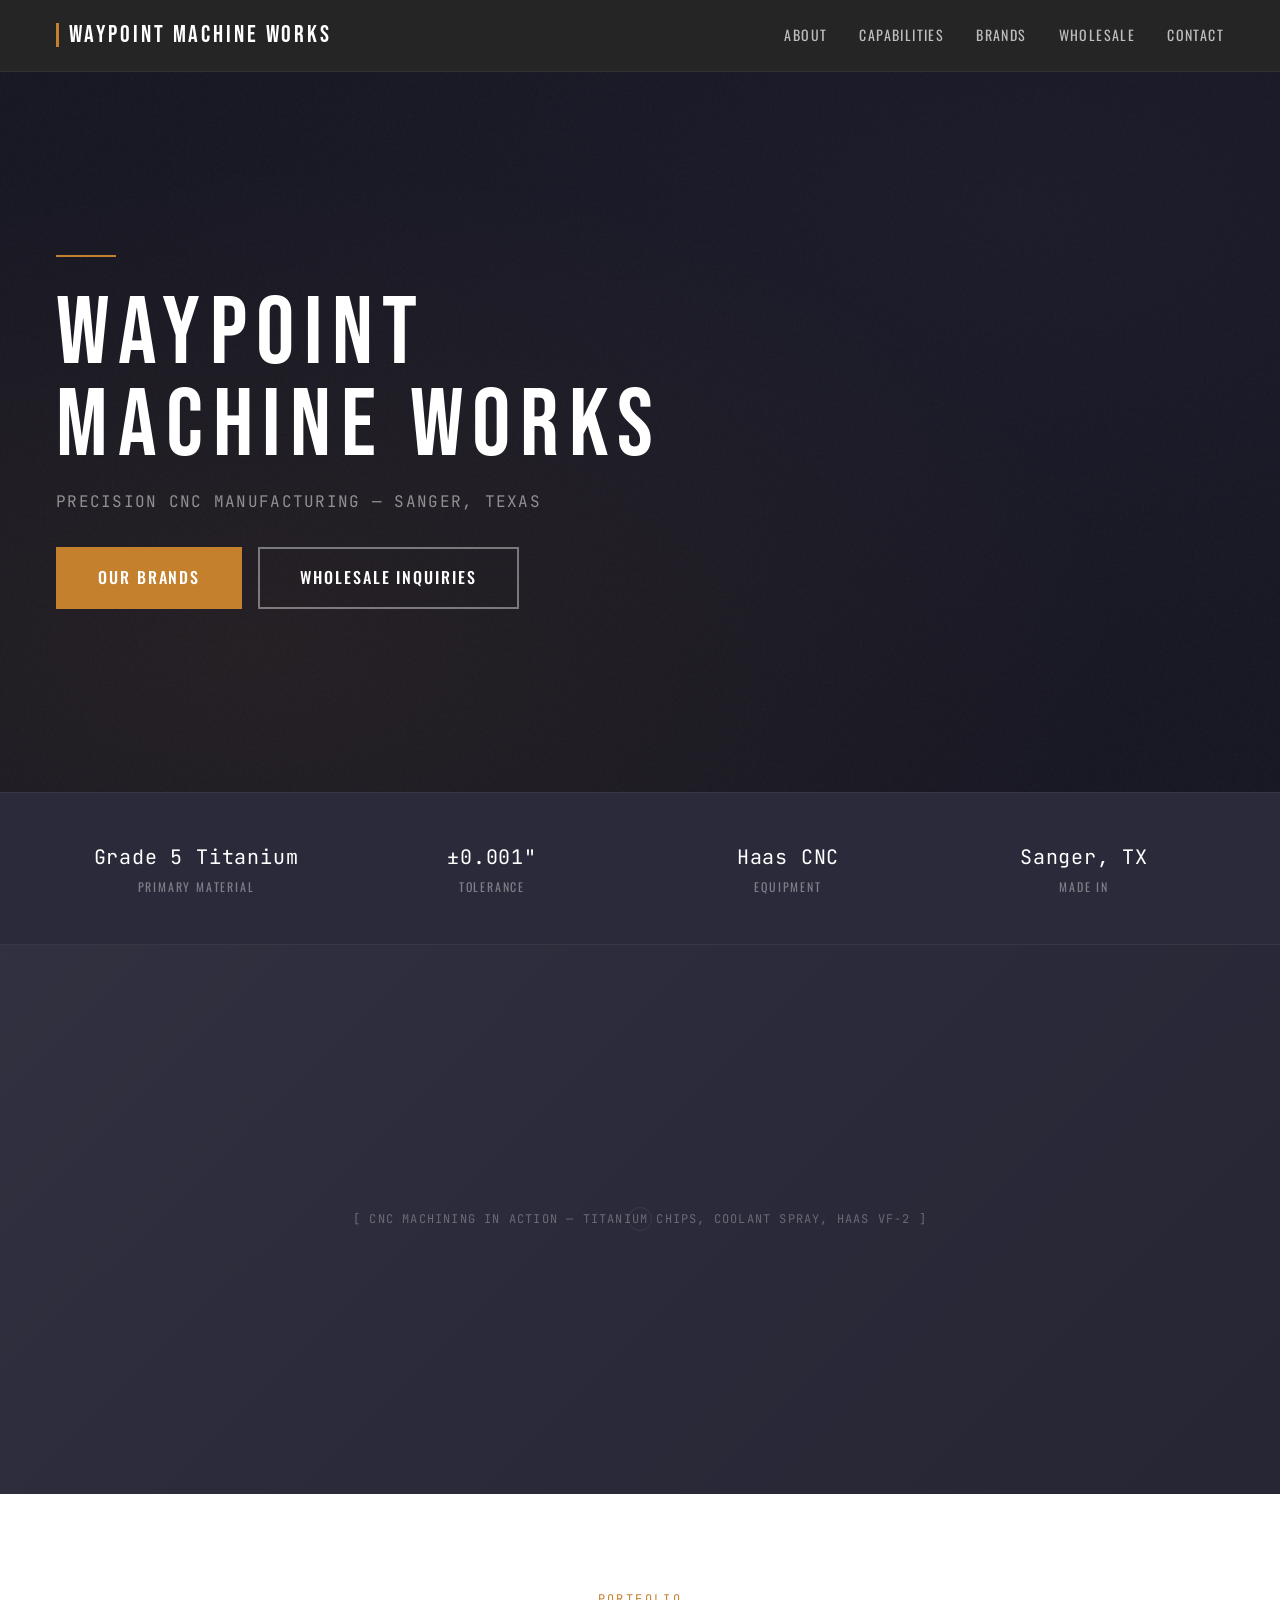
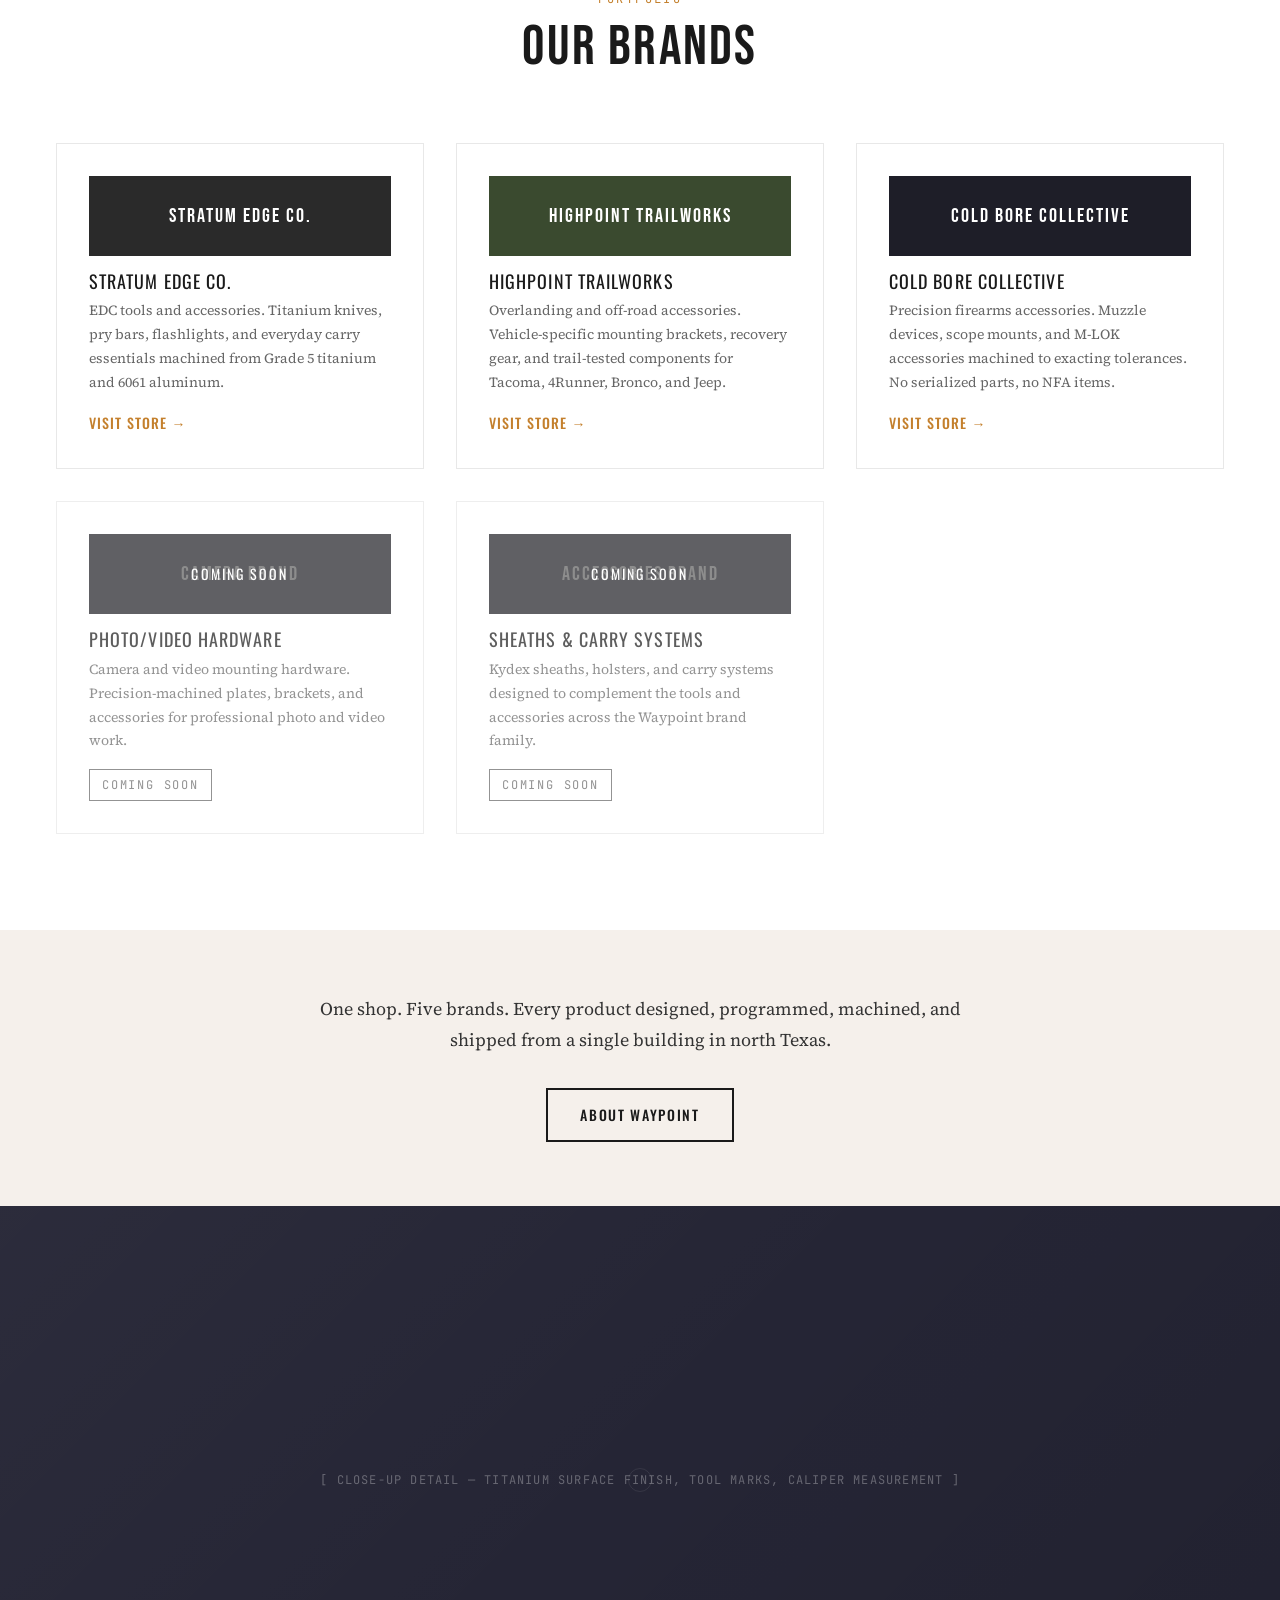
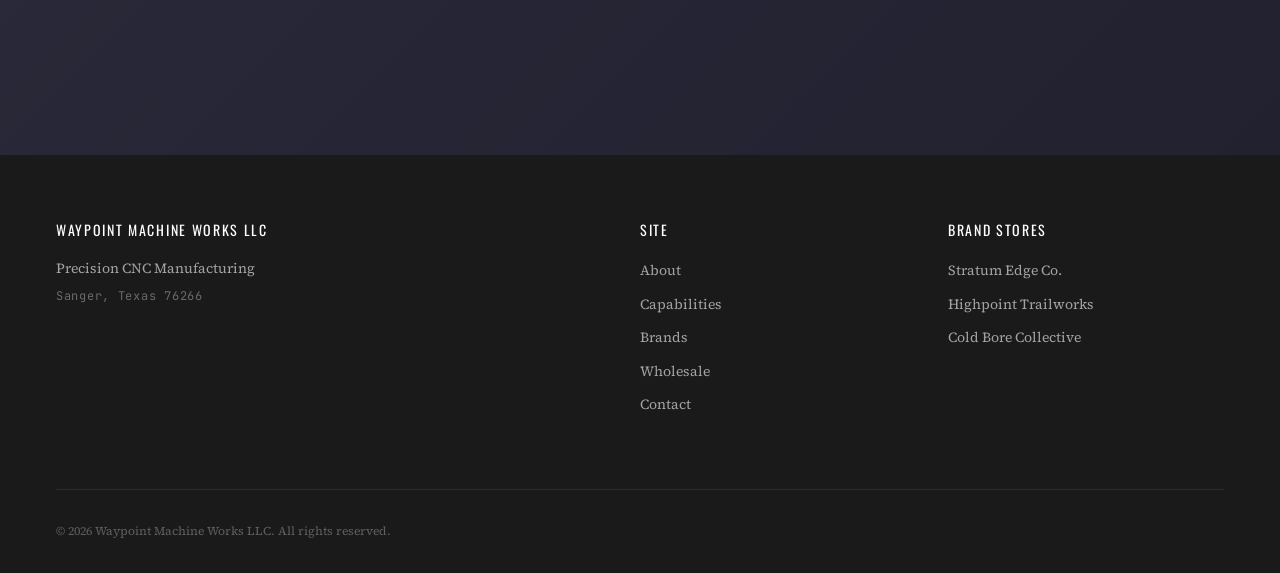
==== index.html @ f84cb09f "Build complete Waypoint Machine Works corporate site Static HTML/CSS/JS site with 6 pages (Home, Abo" ====
<!DOCTYPE html>
<html lang="en">
<head>
  <meta charset="UTF-8">
  <meta name="viewport" content="width=device-width, initial-scale=1.0">
  <title>Waypoint Machine Works | Precision CNC Manufacturing — Sanger, Texas</title>
  <meta name="description" content="Waypoint Machine Works is a precision CNC manufacturing company in Sanger, Texas. Grade 5 titanium, aluminum, and stainless steel machining for five consumer brands.">
  <link rel="canonical" href="https://waypointmachineworks.com/">

  <!-- Open Graph -->
  <meta property="og:title" content="Waypoint Machine Works | Precision CNC Manufacturing">
  <meta property="og:description" content="Precision CNC manufacturing in Sanger, Texas. Grade 5 titanium, aluminum, and stainless steel machining for five consumer brands.">
  <meta property="og:url" content="https://waypointmachineworks.com/">
  <meta property="og:type" content="website">
  <meta property="og:image" content="https://waypointmachineworks.com/img/og-image.jpg">

  <!-- Fonts -->
  <link rel="preconnect" href="https://fonts.googleapis.com">
  <link rel="preconnect" href="https://fonts.gstatic.com" crossorigin>
  <link href="https://fonts.googleapis.com/css2?family=Bebas+Neue&family=JetBrains+Mono:wght@400;500&family=Oswald:wght@400;500;600&family=Source+Serif+4:ital,wght@0,400;0,600;0,700;1,400&display=swap" rel="stylesheet">

  <!-- Styles -->
  <link rel="stylesheet" href="css/reset.css">
  <link rel="stylesheet" href="css/variables.css">
  <link rel="stylesheet" href="css/base.css">
  <link rel="stylesheet" href="css/layout.css">
  <link rel="stylesheet" href="css/components.css">
  <link rel="stylesheet" href="css/pages.css">

  <!-- Structured Data -->
  <script type="application/ld+json">
  {
    "@context": "https://schema.org",
    "@type": "LocalBusiness",
    "name": "Waypoint Machine Works LLC",
    "description": "Precision CNC manufacturing company specializing in Grade 5 titanium, aluminum, and stainless steel machining.",
    "url": "https://waypointmachineworks.com",
    "email": "info@waypointmachineworks.com",
    "address": {
      "@type": "PostalAddress",
      "addressLocality": "Sanger",
      "addressRegion": "TX",
      "postalCode": "76266",
      "addressCountry": "US"
    },
    "areaServed": "US",
    "priceRange": "$$"
  }
  </script>
  <link rel="icon" type="image/svg+xml" href="img/favicon.svg">
</head>
<body>
  <div class="page-wrapper">

    <!-- Header -->
    <header class="site-header">
      <div class="container">
        <a href="/" class="site-logo">
          <span class="logo-mark"></span>
          WAYPOINT MACHINE WORKS
        </a>
        <nav class="main-nav" aria-label="Primary navigation">
          <ul>
            <li><a href="about.html">About</a></li>
            <li><a href="capabilities.html">Capabilities</a></li>
            <li><a href="brands.html">Brands</a></li>
            <li><a href="wholesale.html">Wholesale</a></li>
            <li><a href="contact.html">Contact</a></li>
          </ul>
        </nav>
        <button class="menu-toggle" aria-label="Toggle menu" aria-expanded="false">
          <span></span>
          <span></span>
          <span></span>
        </button>
      </div>
    </header>

    <!-- Mobile Nav -->
    <nav class="mobile-nav" aria-label="Mobile navigation">
      <a href="about.html">About</a>
      <a href="capabilities.html">Capabilities</a>
      <a href="brands.html">Brands</a>
      <a href="wholesale.html">Wholesale</a>
      <a href="contact.html">Contact</a>
    </nav>

    <main>
      <!-- Hero -->
      <section class="hero home-hero">
        <div class="container">
          <div class="hero__accent-line"></div>
          <h1 class="hero__title">Waypoint<br>Machine Works</h1>
          <p class="hero__subtitle">Precision CNC Manufacturing &mdash; Sanger, Texas</p>
          <div class="hero__actions">
            <a href="brands.html" class="btn btn--primary btn--lg">Our Brands</a>
            <a href="wholesale.html" class="btn btn--outline btn--lg">Wholesale Inquiries</a>
          </div>
        </div>
      </section>

      <!-- Stat Bar -->
      <section class="stat-bar">
        <div class="container">
          <div class="stat-bar__grid">
            <div class="stat-bar__item">
              <div class="stat-bar__value">Grade 5 Titanium</div>
              <div class="stat-bar__label">Primary Material</div>
            </div>
            <div class="stat-bar__item">
              <div class="stat-bar__value">&plusmn;0.001"</div>
              <div class="stat-bar__label">Tolerance</div>
            </div>
            <div class="stat-bar__item">
              <div class="stat-bar__value">Haas CNC</div>
              <div class="stat-bar__label">Equipment</div>
            </div>
            <div class="stat-bar__item">
              <div class="stat-bar__value">Sanger, TX</div>
              <div class="stat-bar__label">Made In</div>
            </div>
          </div>
        </div>
      </section>

      <!-- Image Banner — CNC shop atmosphere -->
      <section class="section--dark" style="padding: 0;">
        <div class="img-placeholder img-placeholder--hero">
          <span class="img-placeholder__label">[ CNC machining in action — titanium chips, coolant spray, Haas VF-2 ]</span>
        </div>
      </section>

      <!-- Brand Portfolio -->
      <section class="brands-preview section">
        <div class="container">
          <div class="section-header text-center">
            <span class="section-header__label">Portfolio</span>
            <h2 class="section-header__title">Our Brands</h2>
          </div>

          <div class="grid grid--3">
            <!-- Stratum Edge Co. -->
            <div class="card">
              <div class="card__logo-area" style="background-color: #2A2A2A;">
                <span class="brand-name-placeholder">Stratum Edge Co.</span>
              </div>
              <h3 class="card__title">Stratum Edge Co.</h3>
              <p class="card__desc">EDC tools and accessories. Titanium knives, pry bars, flashlights, and everyday carry essentials machined from Grade 5 titanium and 6061 aluminum.</p>
              <a href="https://stratumedgeco.com" target="_blank" rel="noopener noreferrer" class="card__link">Visit Store &rarr;</a>
            </div>

            <!-- Highpoint Trailworks -->
            <div class="card">
              <div class="card__logo-area" style="background-color: #3A4A2F;">
                <span class="brand-name-placeholder">Highpoint Trailworks</span>
              </div>
              <h3 class="card__title">Highpoint Trailworks</h3>
              <p class="card__desc">Overlanding and off-road accessories. Vehicle-specific mounting brackets, recovery gear, and trail-tested components for Tacoma, 4Runner, Bronco, and Jeep.</p>
              <a href="https://highpointtrailworks.com" target="_blank" rel="noopener noreferrer" class="card__link">Visit Store &rarr;</a>
            </div>

            <!-- Cold Bore Collective -->
            <div class="card">
              <div class="card__logo-area" style="background-color: #1E1E28;">
                <span class="brand-name-placeholder">Cold Bore Collective</span>
              </div>
              <h3 class="card__title">Cold Bore Collective</h3>
              <p class="card__desc">Precision firearms accessories. Muzzle devices, scope mounts, and M-LOK accessories machined to exacting tolerances. No serialized parts, no NFA items.</p>
              <a href="https://coldborecollective.com" target="_blank" rel="noopener noreferrer" class="card__link">Visit Store &rarr;</a>
            </div>

            <!-- Camera Brand -->
            <div class="card card--coming-soon">
              <div class="card__logo-area">
                <span class="brand-name-placeholder">Camera Brand</span>
              </div>
              <h3 class="card__title">Photo/Video Hardware</h3>
              <p class="card__desc">Camera and video mounting hardware. Precision-machined plates, brackets, and accessories for professional photo and video work.</p>
              <span class="coming-soon-badge">Coming Soon</span>
            </div>

            <!-- Accessories Brand -->
            <div class="card card--coming-soon">
              <div class="card__logo-area">
                <span class="brand-name-placeholder">Accessories Brand</span>
              </div>
              <h3 class="card__title">Sheaths &amp; Carry Systems</h3>
              <p class="card__desc">Kydex sheaths, holsters, and carry systems designed to complement the tools and accessories across the Waypoint brand family.</p>
              <span class="coming-soon-badge">Coming Soon</span>
            </div>
          </div>
        </div>
      </section>

      <!-- Manufacturing Callout -->
      <section class="callout">
        <div class="container">
          <p class="callout__text">One shop. Five brands. Every product designed, programmed, machined, and shipped from a single building in north Texas.</p>
          <a href="about.html" class="btn btn--outline-dark">About Waypoint</a>
        </div>
      </section>

      <!-- Image strip — workshop detail -->
      <section style="padding: 0;">
        <div class="img-placeholder img-placeholder--hero" style="background-color: #252535;">
          <span class="img-placeholder__label">[ Close-up detail — titanium surface finish, tool marks, caliper measurement ]</span>
        </div>
      </section>

    </main>

    <!-- Footer -->
    <footer class="site-footer">
      <div class="container">
        <div class="footer-grid">
          <div class="footer-col">
            <div class="footer-col__title">Waypoint Machine Works LLC</div>
            <p>Precision CNC Manufacturing</p>
            <p class="mono">Sanger, Texas 76266</p>
          </div>
          <div class="footer-col">
            <div class="footer-col__title">Site</div>
            <ul>
              <li><a href="about.html">About</a></li>
              <li><a href="capabilities.html">Capabilities</a></li>
              <li><a href="brands.html">Brands</a></li>
              <li><a href="wholesale.html">Wholesale</a></li>
              <li><a href="contact.html">Contact</a></li>
            </ul>
          </div>
          <div class="footer-col">
            <div class="footer-col__title">Brand Stores</div>
            <ul>
              <li><a href="https://stratumedgeco.com" target="_blank" rel="noopener noreferrer">Stratum Edge Co.</a></li>
              <li><a href="https://highpointtrailworks.com" target="_blank" rel="noopener noreferrer">Highpoint Trailworks</a></li>
              <li><a href="https://coldborecollective.com" target="_blank" rel="noopener noreferrer">Cold Bore Collective</a></li>
            </ul>
          </div>
        </div>
        <div class="footer-bottom">
          &copy; 2026 Waypoint Machine Works LLC. All rights reserved.
        </div>
      </div>
    </footer>

  </div>

  <script src="js/nav.js"></script>
</body>
</html>
---- css/variables.css ----
:root {
  /* Colors */
  --color-black: #1A1A1A;
  --color-dark: #3D3D5C;
  --color-accent: #C4802D;
  --color-accent-hover: #D4912E;
  --color-warm-bg: #F5F0EB;
  --color-text: #333333;
  --color-white: #FFFFFF;
  --color-gray: #666666;
  --color-light-gray: #E8E8E8;
  --color-steel: #2A2A3A;
  --color-dark-bg: #1E1E2A;
  --color-hero-bg: #161622;

  /* Brand accent colors */
  --stratum-accent: #C4802D;
  --highpoint-accent: #5A7247;
  --coldbore-accent: #8B8B8B;

  /* Spacing scale */
  --space-xs: 0.5rem;
  --space-sm: 1rem;
  --space-md: 2rem;
  --space-lg: 4rem;
  --space-xl: 6rem;
  --space-2xl: 8rem;

  /* Type scale */
  --text-xs: 0.75rem;
  --text-sm: 0.875rem;
  --text-base: 1rem;
  --text-lg: 1.125rem;
  --text-xl: 1.25rem;
  --text-2xl: 1.5rem;
  --text-3xl: 2rem;
  --text-4xl: 2.5rem;
  --text-5xl: 3.5rem;
  --text-6xl: 4.5rem;

  /* Transitions */
  --transition-fast: 150ms ease;
  --transition-base: 250ms ease;
  --transition-slow: 400ms ease;

  /* Borders */
  --radius-sm: 2px;
  --radius-md: 4px;
  --radius-lg: 6px;

  /* Shadows */
  --shadow-sm: 0 1px 3px rgba(0,0,0,0.12);
  --shadow-md: 0 4px 12px rgba(0,0,0,0.15);
  --shadow-lg: 0 8px 30px rgba(0,0,0,0.2);

  /* Header */
  --header-height: 72px;
}
---- css/base.css ----
/* Typography imports */
/* Bebas Neue — headings | JetBrains Mono — specs/data | Oswald — nav/UI | Source Serif 4 — body */

body {
  font-family: 'Source Serif 4', 'Georgia', 'Times New Roman', serif;
  font-size: var(--text-base);
  color: var(--color-text);
  background-color: var(--color-white);
  -webkit-font-smoothing: antialiased;
  -moz-osx-font-smoothing: grayscale;
}

/* Headings — Bebas Neue */
h1, h2, h3, h4, h5, h6 {
  font-family: 'Bebas Neue', 'Impact', sans-serif;
  font-weight: 400;
  line-height: 1.1;
  letter-spacing: 0.04em;
  color: var(--color-black);
}

h1 { font-size: var(--text-5xl); }
h2 { font-size: var(--text-4xl); }
h3 { font-size: var(--text-3xl); }
h4 { font-size: var(--text-2xl); }

@media (min-width: 768px) {
  h1 { font-size: var(--text-6xl); }
  h2 { font-size: var(--text-5xl); }
  h3 { font-size: var(--text-4xl); }
}

/* Body text */
p {
  margin-bottom: 1.25em;
  line-height: 1.7;
}

p:last-child { margin-bottom: 0; }

/* Monospace — specs, data */
.mono, .spec-value, .stat-value {
  font-family: 'JetBrains Mono', 'Courier New', monospace;
}

/* Nav / UI text */
.nav-text, .btn, .label {
  font-family: 'Oswald', 'Arial Narrow', sans-serif;
  text-transform: uppercase;
  letter-spacing: 0.06em;
}

/* Links */
a {
  color: var(--color-accent);
  transition: color var(--transition-fast);
}

a:hover { color: var(--color-accent-hover); }
a:focus-visible {
  outline: 2px solid var(--color-accent);
  outline-offset: 2px;
}

/* Selection */
::selection {
  background: var(--color-accent);
  color: var(--color-white);
}

/* Horizontal rule */
hr {
  border: none;
  border-top: 1px solid var(--color-light-gray);
  margin: var(--space-lg) 0;
}

/* Strong / emphasis */
strong, b { font-weight: 700; }

/* Small */
small { font-size: var(--text-sm); }
---- css/layout.css ----
/* Container */
.container {
  width: 100%;
  max-width: 1200px;
  margin: 0 auto;
  padding: 0 var(--space-sm);
}

.container--narrow {
  max-width: 800px;
}

.container--wide {
  max-width: 1400px;
}

/* Page wrapper — push footer to bottom */
.page-wrapper {
  display: flex;
  flex-direction: column;
  min-height: 100vh;
}

.page-wrapper main {
  flex: 1;
}

/* Sections */
.section {
  padding: var(--space-lg) 0;
}

.section--lg {
  padding: var(--space-xl) 0;
}

.section--dark {
  background-color: var(--color-black);
  color: var(--color-white);
}

.section--dark h2,
.section--dark h3,
.section--dark h4 {
  color: var(--color-white);
}

.section--steel {
  background-color: var(--color-steel);
  color: var(--color-white);
}

.section--steel h2,
.section--steel h3 {
  color: var(--color-white);
}

.section--warm {
  background-color: var(--color-warm-bg);
}

/* Grid */
.grid {
  display: grid;
  gap: var(--space-md);
}

.grid--2 { grid-template-columns: 1fr; }
.grid--3 { grid-template-columns: 1fr; }
.grid--4 { grid-template-columns: 1fr; }

@media (min-width: 768px) {
  .grid--2 { grid-template-columns: repeat(2, 1fr); }
  .grid--3 { grid-template-columns: repeat(2, 1fr); }
  .grid--4 { grid-template-columns: repeat(2, 1fr); }
}

@media (min-width: 1024px) {
  .grid--3 { grid-template-columns: repeat(3, 1fr); }
  .grid--4 { grid-template-columns: repeat(4, 1fr); }
}

/* Flex utilities */
.flex { display: flex; }
.flex--center { align-items: center; justify-content: center; }
.flex--between { align-items: center; justify-content: space-between; }
.flex--gap-sm { gap: var(--space-sm); }
.flex--gap-md { gap: var(--space-md); }
.flex--wrap { flex-wrap: wrap; }

/* Text alignment */
.text-center { text-align: center; }
.text-left { text-align: left; }

/* Spacing helpers */
.mb-xs { margin-bottom: var(--space-xs); }
.mb-sm { margin-bottom: var(--space-sm); }
.mb-md { margin-bottom: var(--space-md); }
.mb-lg { margin-bottom: var(--space-lg); }

/* Responsive padding for main content (below sticky header) */
main {
  padding-top: var(--header-height);
}
---- css/components.css ----
/* ========================================
   HEADER / NAVIGATION
   ======================================== */

.site-header {
  position: fixed;
  top: 0;
  left: 0;
  right: 0;
  z-index: 1000;
  height: var(--header-height);
  background-color: rgba(26, 26, 26, 0.95);
  backdrop-filter: blur(8px);
  -webkit-backdrop-filter: blur(8px);
  border-bottom: 1px solid rgba(255, 255, 255, 0.06);
  transition: background-color var(--transition-base);
}

.site-header .container {
  display: flex;
  align-items: center;
  justify-content: space-between;
  height: 100%;
}

.site-logo {
  font-family: 'Bebas Neue', 'Impact', sans-serif;
  font-size: var(--text-xl);
  letter-spacing: 0.12em;
  color: var(--color-white);
  display: flex;
  align-items: center;
  gap: 0.6rem;
}

.site-logo .logo-mark {
  width: 3px;
  height: 24px;
  background-color: var(--color-accent);
  display: inline-block;
  flex-shrink: 0;
}

@media (min-width: 768px) {
  .site-logo {
    font-size: var(--text-2xl);
  }
}

/* Desktop nav */
.main-nav {
  display: none;
}

.main-nav ul {
  display: flex;
  gap: var(--space-md);
}

.main-nav a {
  font-family: 'Oswald', 'Arial Narrow', sans-serif;
  font-size: var(--text-sm);
  text-transform: uppercase;
  letter-spacing: 0.1em;
  color: rgba(255, 255, 255, 0.7);
  transition: color var(--transition-fast);
  padding: 0.5rem 0;
  position: relative;
}

.main-nav a:hover,
.main-nav a.active {
  color: var(--color-white);
}

.main-nav a.active::after {
  content: '';
  position: absolute;
  bottom: 0;
  left: 0;
  right: 0;
  height: 2px;
  background-color: var(--color-accent);
}

@media (min-width: 1024px) {
  .main-nav { display: block; }
}

/* Mobile menu button */
.menu-toggle {
  display: flex;
  flex-direction: column;
  justify-content: center;
  gap: 5px;
  width: 28px;
  height: 28px;
  padding: 0;
}

.menu-toggle span {
  display: block;
  width: 100%;
  height: 2px;
  background-color: var(--color-white);
  transition: transform var(--transition-base), opacity var(--transition-base);
}

.menu-toggle.is-active span:nth-child(1) {
  transform: translateY(7px) rotate(45deg);
}

.menu-toggle.is-active span:nth-child(2) {
  opacity: 0;
}

.menu-toggle.is-active span:nth-child(3) {
  transform: translateY(-7px) rotate(-45deg);
}

@media (min-width: 1024px) {
  .menu-toggle { display: none; }
}

/* Mobile overlay nav */
.mobile-nav {
  position: fixed;
  top: var(--header-height);
  left: 0;
  right: 0;
  bottom: 0;
  background-color: var(--color-black);
  z-index: 999;
  display: flex;
  flex-direction: column;
  align-items: center;
  justify-content: center;
  gap: var(--space-md);
  opacity: 0;
  pointer-events: none;
  transition: opacity var(--transition-base);
}

.mobile-nav.is-open {
  opacity: 1;
  pointer-events: auto;
}

.mobile-nav a {
  font-family: 'Bebas Neue', 'Impact', sans-serif;
  font-size: var(--text-4xl);
  color: var(--color-white);
  letter-spacing: 0.08em;
  transition: color var(--transition-fast);
}

.mobile-nav a:hover,
.mobile-nav a.active {
  color: var(--color-accent);
}

@media (min-width: 1024px) {
  .mobile-nav { display: none; }
}


/* ========================================
   BUTTONS
   ======================================== */

.btn {
  display: inline-block;
  font-family: 'Oswald', 'Arial Narrow', sans-serif;
  font-size: var(--text-sm);
  font-weight: 500;
  text-transform: uppercase;
  letter-spacing: 0.12em;
  padding: 0.875rem 2rem;
  border: 2px solid transparent;
  transition: all var(--transition-base);
  text-align: center;
}

.btn--primary {
  background-color: var(--color-accent);
  color: var(--color-white);
  border-color: var(--color-accent);
}

.btn--primary:hover {
  background-color: var(--color-accent-hover);
  border-color: var(--color-accent-hover);
  color: var(--color-white);
}

.btn--outline {
  background-color: transparent;
  color: var(--color-white);
  border-color: rgba(255, 255, 255, 0.4);
}

.btn--outline:hover {
  border-color: var(--color-white);
  color: var(--color-white);
}

.btn--outline-dark {
  background-color: transparent;
  color: var(--color-black);
  border-color: var(--color-black);
}

.btn--outline-dark:hover {
  background-color: var(--color-black);
  color: var(--color-white);
}

.btn--lg {
  font-size: var(--text-base);
  padding: 1rem 2.5rem;
}

.btn + .btn {
  margin-left: var(--space-sm);
}


/* ========================================
   CARDS
   ======================================== */

.card {
  background-color: var(--color-white);
  border: 1px solid var(--color-light-gray);
  padding: var(--space-md);
  transition: transform var(--transition-base), box-shadow var(--transition-base);
}

.card:hover {
  transform: translateY(-2px);
  box-shadow: var(--shadow-md);
}

.card__logo-area {
  width: 100%;
  height: 80px;
  background-color: var(--color-steel);
  display: flex;
  align-items: center;
  justify-content: center;
  margin-bottom: var(--space-sm);
  position: relative;
  overflow: hidden;
}

.card__logo-area .brand-name-placeholder {
  font-family: 'Bebas Neue', 'Impact', sans-serif;
  font-size: var(--text-xl);
  letter-spacing: 0.1em;
  color: var(--color-white);
}

.card__title {
  font-family: 'Oswald', 'Arial Narrow', sans-serif;
  font-size: var(--text-lg);
  text-transform: uppercase;
  letter-spacing: 0.06em;
  margin-bottom: var(--space-xs);
  color: var(--color-black);
}

.card__desc {
  font-size: var(--text-sm);
  color: var(--color-gray);
  margin-bottom: var(--space-sm);
}

.card__link {
  font-family: 'Oswald', 'Arial Narrow', sans-serif;
  font-size: var(--text-sm);
  text-transform: uppercase;
  letter-spacing: 0.08em;
  color: var(--color-accent);
  font-weight: 500;
}

.card__link:hover {
  color: var(--color-accent-hover);
}

.card--coming-soon {
  opacity: 0.7;
}

.card--coming-soon .card__logo-area::after {
  content: 'COMING SOON';
  position: absolute;
  top: 0;
  left: 0;
  right: 0;
  bottom: 0;
  background-color: rgba(26, 26, 26, 0.7);
  display: flex;
  align-items: center;
  justify-content: center;
  font-family: 'Oswald', 'Arial Narrow', sans-serif;
  font-size: var(--text-sm);
  letter-spacing: 0.15em;
  color: var(--color-white);
}


/* ========================================
   HERO
   ======================================== */

.hero {
  background-color: var(--color-hero-bg);
  color: var(--color-white);
  padding: var(--space-2xl) 0 var(--space-xl);
  position: relative;
  overflow: hidden;
  min-height: 70vh;
  display: flex;
  align-items: center;
}

.hero::before {
  content: '';
  position: absolute;
  inset: 0;
  background:
    radial-gradient(ellipse at 20% 80%, rgba(196, 128, 45, 0.08) 0%, transparent 60%),
    radial-gradient(ellipse at 80% 20%, rgba(61, 61, 92, 0.12) 0%, transparent 60%);
  pointer-events: none;
}

/* Subtle noise texture via CSS */
.hero::after {
  content: '';
  position: absolute;
  inset: 0;
  opacity: 0.03;
  background-image: url("data:image/svg+xml,%3Csvg viewBox='0 0 256 256' xmlns='http://www.w3.org/2000/svg'%3E%3Cfilter id='noise'%3E%3CfeTurbulence type='fractalNoise' baseFrequency='0.9' numOctaves='4' stitchTiles='stitch'/%3E%3C/filter%3E%3Crect width='100%25' height='100%25' filter='url(%23noise)'/%3E%3C/svg%3E");
  pointer-events: none;
}

.hero .container {
  position: relative;
  z-index: 1;
}

.hero__title {
  font-size: var(--text-5xl);
  color: var(--color-white);
  letter-spacing: 0.1em;
  margin-bottom: var(--space-sm);
  line-height: 0.95;
}

.hero__subtitle {
  font-family: 'JetBrains Mono', 'Courier New', monospace;
  font-size: var(--text-sm);
  color: rgba(255, 255, 255, 0.5);
  letter-spacing: 0.08em;
  margin-bottom: var(--space-md);
  text-transform: uppercase;
}

.hero__actions {
  display: flex;
  flex-wrap: wrap;
  gap: var(--space-sm);
}

.hero__actions .btn + .btn {
  margin-left: 0;
}

@media (min-width: 768px) {
  .hero {
    padding: var(--space-2xl) 0;
    min-height: 80vh;
  }
  .hero__title {
    font-size: var(--text-6xl);
  }
  .hero__subtitle {
    font-size: var(--text-base);
  }
}

@media (min-width: 1024px) {
  .hero__title {
    font-size: 6rem;
  }
}


/* ========================================
   STAT BAR
   ======================================== */

.stat-bar {
  background-color: var(--color-steel);
  padding: var(--space-md) 0;
  border-top: 1px solid rgba(255, 255, 255, 0.06);
  border-bottom: 1px solid rgba(255, 255, 255, 0.06);
}

.stat-bar__grid {
  display: grid;
  grid-template-columns: repeat(2, 1fr);
  gap: var(--space-sm);
  text-align: center;
}

.stat-bar__item {
  padding: var(--space-sm);
}

.stat-bar__value {
  font-family: 'JetBrains Mono', 'Courier New', monospace;
  font-size: var(--text-lg);
  color: var(--color-white);
  letter-spacing: 0.04em;
  margin-bottom: 4px;
}

.stat-bar__label {
  font-family: 'Oswald', 'Arial Narrow', sans-serif;
  font-size: var(--text-xs);
  text-transform: uppercase;
  letter-spacing: 0.15em;
  color: rgba(255, 255, 255, 0.4);
}

@media (min-width: 768px) {
  .stat-bar__grid {
    grid-template-columns: repeat(4, 1fr);
  }
  .stat-bar__value {
    font-size: var(--text-xl);
  }
}


/* ========================================
   IMAGE PLACEHOLDERS
   ======================================== */

.img-placeholder {
  width: 100%;
  background-color: var(--color-steel);
  position: relative;
  overflow: hidden;
  display: flex;
  align-items: center;
  justify-content: center;
}

.img-placeholder--landscape { aspect-ratio: 16 / 9; }
.img-placeholder--square { aspect-ratio: 1 / 1; }
.img-placeholder--portrait { aspect-ratio: 3 / 4; }
.img-placeholder--hero { aspect-ratio: 21 / 9; }

.img-placeholder::before {
  content: '';
  position: absolute;
  inset: 0;
  background: linear-gradient(135deg, rgba(255,255,255,0.03) 0%, transparent 50%, rgba(0,0,0,0.1) 100%);
  pointer-events: none;
}

.img-placeholder__label {
  font-family: 'JetBrains Mono', 'Courier New', monospace;
  font-size: var(--text-xs);
  color: rgba(255, 255, 255, 0.3);
  text-transform: uppercase;
  letter-spacing: 0.1em;
  text-align: center;
  padding: var(--space-sm);
  z-index: 1;
}

/* Crosshair / datum target decoration */
.img-placeholder::after {
  content: '';
  position: absolute;
  width: 24px;
  height: 24px;
  border: 1px solid rgba(255,255,255,0.08);
  border-radius: 50%;
  top: 50%;
  left: 50%;
  transform: translate(-50%, -50%);
}


/* ========================================
   SECTION HEADERS
   ======================================== */

.section-header {
  margin-bottom: var(--space-lg);
}

.section-header__label {
  font-family: 'JetBrains Mono', 'Courier New', monospace;
  font-size: var(--text-xs);
  text-transform: uppercase;
  letter-spacing: 0.2em;
  color: var(--color-accent);
  margin-bottom: var(--space-xs);
  display: block;
}

.section-header__title {
  margin-bottom: var(--space-sm);
}

.section-header__divider {
  width: 60px;
  height: 2px;
  background-color: var(--color-accent);
  margin-top: var(--space-sm);
}


/* ========================================
   TABLES
   ======================================== */

.data-table {
  width: 100%;
  overflow-x: auto;
}

.data-table table {
  width: 100%;
  min-width: 600px;
}

.data-table th,
.data-table td {
  padding: 0.875rem 1rem;
  text-align: left;
  border-bottom: 1px solid var(--color-light-gray);
}

.data-table th {
  font-family: 'Oswald', 'Arial Narrow', sans-serif;
  font-size: var(--text-sm);
  text-transform: uppercase;
  letter-spacing: 0.1em;
  color: var(--color-gray);
  font-weight: 400;
  background-color: var(--color-warm-bg);
}

.data-table td {
  font-size: var(--text-sm);
}

.data-table .mono-cell {
  font-family: 'JetBrains Mono', 'Courier New', monospace;
  font-size: var(--text-sm);
}

/* Dark table variant */
.data-table--dark th {
  background-color: var(--color-steel);
  color: rgba(255,255,255,0.6);
  border-bottom-color: rgba(255,255,255,0.1);
}

.data-table--dark td {
  border-bottom-color: rgba(255,255,255,0.06);
}


/* ========================================
   FORMS
   ======================================== */

.form-group {
  margin-bottom: var(--space-sm);
}

.form-group label {
  display: block;
  font-family: 'Oswald', 'Arial Narrow', sans-serif;
  font-size: var(--text-sm);
  text-transform: uppercase;
  letter-spacing: 0.08em;
  color: var(--color-black);
  margin-bottom: 6px;
}

.form-group label .required {
  color: var(--color-accent);
}

.form-control {
  width: 100%;
  padding: 0.75rem 1rem;
  font-family: 'Source Serif 4', Georgia, serif;
  font-size: var(--text-base);
  color: var(--color-text);
  background-color: var(--color-white);
  border: 1px solid var(--color-light-gray);
  transition: border-color var(--transition-fast), box-shadow var(--transition-fast);
}

.form-control:focus {
  outline: none;
  border-color: var(--color-accent);
  box-shadow: 0 0 0 3px rgba(196, 128, 45, 0.15);
}

.form-control::placeholder {
  color: var(--color-gray);
  opacity: 0.6;
}

textarea.form-control {
  min-height: 150px;
  resize: vertical;
}

select.form-control {
  appearance: none;
  background-image: url("data:image/svg+xml,%3Csvg xmlns='http://www.w3.org/2000/svg' width='12' height='8'%3E%3Cpath d='M1 1l5 5 5-5' fill='none' stroke='%23666' stroke-width='1.5'/%3E%3C/svg%3E");
  background-repeat: no-repeat;
  background-position: right 1rem center;
  padding-right: 2.5rem;
}

/* Honeypot */
.form-hp {
  position: absolute;
  left: -9999px;
  opacity: 0;
  height: 0;
  width: 0;
  overflow: hidden;
}

/* Form messages */
.form-message {
  padding: var(--space-sm);
  margin-bottom: var(--space-sm);
  font-size: var(--text-sm);
  display: none;
}

.form-message--success {
  background-color: #e8f5e9;
  color: #2e7d32;
  border: 1px solid #a5d6a7;
  display: block;
}

.form-message--error {
  background-color: #fce4ec;
  color: #c62828;
  border: 1px solid #ef9a9a;
  display: block;
}


/* ========================================
   EQUIPMENT LIST
   ======================================== */

.equipment-card {
  background-color: var(--color-warm-bg);
  padding: var(--space-md);
  border-left: 3px solid var(--color-accent);
}

.equipment-card__name {
  font-family: 'Oswald', 'Arial Narrow', sans-serif;
  font-size: var(--text-lg);
  text-transform: uppercase;
  letter-spacing: 0.04em;
  margin-bottom: 4px;
}

.equipment-card__type {
  font-family: 'JetBrains Mono', monospace;
  font-size: var(--text-xs);
  color: var(--color-gray);
  text-transform: uppercase;
  letter-spacing: 0.1em;
  margin-bottom: var(--space-xs);
}

.equipment-card__specs {
  font-size: var(--text-sm);
  color: var(--color-gray);
}


/* ========================================
   FINISHING / CAPABILITY TAGS
   ======================================== */

.capability-tag {
  display: inline-block;
  font-family: 'JetBrains Mono', monospace;
  font-size: var(--text-xs);
  padding: 0.4rem 0.8rem;
  background-color: var(--color-steel);
  color: rgba(255, 255, 255, 0.8);
  letter-spacing: 0.06em;
  margin: 0 6px 6px 0;
}


/* ========================================
   BRAND SECTIONS (Brands page)
   ======================================== */

.brand-section {
  padding: var(--space-xl) 0;
  border-bottom: 1px solid var(--color-light-gray);
}

.brand-section:last-child {
  border-bottom: none;
}

.brand-section__header {
  display: flex;
  flex-direction: column;
  gap: var(--space-md);
  margin-bottom: var(--space-md);
}

.brand-section__logo {
  width: 100%;
  max-width: 300px;
  height: 80px;
  display: flex;
  align-items: center;
  justify-content: center;
  background-color: var(--color-steel);
}

.brand-section__logo .brand-name-placeholder {
  font-family: 'Bebas Neue', 'Impact', sans-serif;
  font-size: var(--text-2xl);
  letter-spacing: 0.1em;
  color: var(--color-white);
}

.brand-section__categories {
  font-family: 'JetBrains Mono', monospace;
  font-size: var(--text-xs);
  color: var(--color-gray);
  letter-spacing: 0.06em;
  margin-top: var(--space-xs);
}

.brand-section__product-img {
  width: 100%;
  max-width: 500px;
}

.brand-section--coming-soon {
  opacity: 0.6;
}

.coming-soon-badge {
  display: inline-block;
  font-family: 'JetBrains Mono', monospace;
  font-size: var(--text-xs);
  letter-spacing: 0.15em;
  text-transform: uppercase;
  padding: 0.35rem 0.75rem;
  border: 1px solid var(--color-gray);
  color: var(--color-gray);
}

@media (min-width: 768px) {
  .brand-section__header {
    flex-direction: row;
    align-items: flex-start;
  }
}


/* ========================================
   FOOTER
   ======================================== */

.site-footer {
  background-color: var(--color-black);
  color: rgba(255, 255, 255, 0.6);
  padding: var(--space-lg) 0 var(--space-md);
}

.footer-grid {
  display: grid;
  grid-template-columns: 1fr;
  gap: var(--space-md);
  margin-bottom: var(--space-lg);
}

.footer-col__title {
  font-family: 'Oswald', 'Arial Narrow', sans-serif;
  font-size: var(--text-sm);
  text-transform: uppercase;
  letter-spacing: 0.12em;
  color: var(--color-white);
  margin-bottom: var(--space-sm);
}

.footer-col p {
  font-size: var(--text-sm);
  line-height: 1.6;
  margin-bottom: var(--space-xs);
}

.footer-col .mono {
  font-size: var(--text-xs);
  color: rgba(255, 255, 255, 0.35);
  letter-spacing: 0.06em;
}

.footer-col ul li {
  margin-bottom: 0.5rem;
}

.footer-col a {
  font-size: var(--text-sm);
  color: rgba(255, 255, 255, 0.6);
  transition: color var(--transition-fast);
}

.footer-col a:hover {
  color: var(--color-accent);
}

.footer-bottom {
  border-top: 1px solid rgba(255, 255, 255, 0.08);
  padding-top: var(--space-md);
  font-size: var(--text-xs);
  color: rgba(255, 255, 255, 0.3);
}

@media (min-width: 768px) {
  .footer-grid {
    grid-template-columns: 2fr 1fr 1fr;
  }
}


/* ========================================
   PAGE HERO (inner pages)
   ======================================== */

.page-hero {
  background-color: var(--color-hero-bg);
  padding: var(--space-xl) 0 var(--space-lg);
  position: relative;
  overflow: hidden;
}

.page-hero::before {
  content: '';
  position: absolute;
  inset: 0;
  background: radial-gradient(ellipse at 30% 70%, rgba(196, 128, 45, 0.06) 0%, transparent 60%);
  pointer-events: none;
}

.page-hero .container {
  position: relative;
  z-index: 1;
}

.page-hero__title {
  font-size: var(--text-5xl);
  color: var(--color-white);
  letter-spacing: 0.08em;
  margin-bottom: var(--space-xs);
}

.page-hero__subtitle {
  font-family: 'JetBrains Mono', monospace;
  font-size: var(--text-sm);
  color: rgba(255, 255, 255, 0.4);
  letter-spacing: 0.08em;
  text-transform: uppercase;
}

@media (min-width: 768px) {
  .page-hero {
    padding: var(--space-2xl) 0 var(--space-xl);
  }
  .page-hero__title {
    font-size: var(--text-6xl);
  }
}


/* ========================================
   CALLOUT BLOCK
   ======================================== */

.callout {
  background-color: var(--color-warm-bg);
  padding: var(--space-lg);
  text-align: center;
}

.callout__text {
  font-size: var(--text-lg);
  max-width: 700px;
  margin: 0 auto var(--space-md);
  line-height: 1.7;
}

/* Spec block */
.spec-block {
  background-color: var(--color-warm-bg);
  padding: var(--space-md);
  border-left: 3px solid var(--color-accent);
  margin-bottom: var(--space-sm);
}

.spec-block__label {
  font-family: 'Oswald', 'Arial Narrow', sans-serif;
  font-size: var(--text-xs);
  text-transform: uppercase;
  letter-spacing: 0.15em;
  color: var(--color-gray);
  margin-bottom: 4px;
}

.spec-block__value {
  font-family: 'JetBrains Mono', monospace;
  font-size: var(--text-lg);
  color: var(--color-black);
}


/* ========================================
   CONTACT INFO BLOCK
   ======================================== */

.contact-info {
  background-color: var(--color-warm-bg);
  padding: var(--space-md);
}

.contact-info__item {
  margin-bottom: var(--space-sm);
}

.contact-info__item:last-child {
  margin-bottom: 0;
}

.contact-info__label {
  font-family: 'Oswald', 'Arial Narrow', sans-serif;
  font-size: var(--text-xs);
  text-transform: uppercase;
  letter-spacing: 0.12em;
  color: var(--color-gray);
  margin-bottom: 4px;
}

.contact-info__value {
  font-size: var(--text-base);
}

.contact-info__value a {
  color: var(--color-accent);
}
---- css/pages.css ----
/* ========================================
   HOME PAGE — index.html
   ======================================== */

/* Hero decorative line */
.home-hero .hero__accent-line {
  width: 60px;
  height: 2px;
  background-color: var(--color-accent);
  margin-bottom: var(--space-md);
}

/* Brand portfolio section */
.brands-preview {
  padding: var(--space-xl) 0;
}


/* ========================================
   ABOUT PAGE
   ======================================== */

.about-section {
  padding: var(--space-lg) 0;
}

.about-section + .about-section {
  border-top: 1px solid var(--color-light-gray);
}

.about-content {
  display: grid;
  grid-template-columns: 1fr;
  gap: var(--space-md);
  align-items: start;
}

@media (min-width: 768px) {
  .about-content {
    grid-template-columns: 1fr 1fr;
  }
}

.about-content--reverse {
  direction: ltr;
}

@media (min-width: 768px) {
  .about-content--reverse .about-content__text {
    order: -1;
  }
}

/* Equipment list for about page */
.equipment-list {
  display: grid;
  grid-template-columns: 1fr;
  gap: var(--space-sm);
}

@media (min-width: 768px) {
  .equipment-list {
    grid-template-columns: repeat(2, 1fr);
  }
}

.equipment-item {
  display: flex;
  align-items: baseline;
  gap: 0.75rem;
  padding: 0.75rem 0;
  border-bottom: 1px solid var(--color-light-gray);
}

.equipment-item__bullet {
  width: 6px;
  height: 6px;
  background-color: var(--color-accent);
  flex-shrink: 0;
  transform: rotate(45deg);
  margin-top: 0.4rem;
}

.equipment-item__name {
  font-family: 'Oswald', 'Arial Narrow', sans-serif;
  font-size: var(--text-base);
  letter-spacing: 0.02em;
}

.equipment-item__type {
  font-family: 'JetBrains Mono', monospace;
  font-size: var(--text-xs);
  color: var(--color-gray);
}


/* ========================================
   CAPABILITIES PAGE
   ======================================== */

.capabilities-section {
  padding: var(--space-lg) 0;
}

.capabilities-section + .capabilities-section {
  border-top: 1px solid var(--color-light-gray);
}

.finishing-grid {
  display: flex;
  flex-wrap: wrap;
  gap: 8px;
}

.tolerance-grid {
  display: grid;
  grid-template-columns: 1fr;
  gap: var(--space-sm);
}

@media (min-width: 768px) {
  .tolerance-grid {
    grid-template-columns: repeat(2, 1fr);
  }
}

@media (min-width: 1024px) {
  .tolerance-grid {
    grid-template-columns: repeat(4, 1fr);
  }
}


/* ========================================
   BRANDS PAGE
   ======================================== */

.brand-section--stratum {
  background: linear-gradient(135deg, rgba(196,128,45,0.03) 0%, transparent 60%);
}

.brand-section--highpoint {
  background: linear-gradient(135deg, rgba(90,114,71,0.04) 0%, transparent 60%);
}

.brand-section--coldbore {
  background: linear-gradient(135deg, rgba(42,42,58,0.04) 0%, transparent 60%);
}

.brand-detail {
  display: grid;
  grid-template-columns: 1fr;
  gap: var(--space-md);
  align-items: start;
}

@media (min-width: 768px) {
  .brand-detail {
    grid-template-columns: 1fr 1fr;
  }
}


/* ========================================
   WHOLESALE / CONTACT PAGES
   ======================================== */

.form-layout {
  display: grid;
  grid-template-columns: 1fr;
  gap: var(--space-lg);
}

@media (min-width: 768px) {
  .form-layout {
    grid-template-columns: 2fr 1fr;
  }
}

.form-layout--centered {
  max-width: 700px;
  margin: 0 auto;
}

.form-sidebar {
  background-color: var(--color-warm-bg);
  padding: var(--space-md);
  height: fit-content;
}

.form-sidebar__title {
  font-family: 'Oswald', 'Arial Narrow', sans-serif;
  font-size: var(--text-base);
  text-transform: uppercase;
  letter-spacing: 0.08em;
  margin-bottom: var(--space-sm);
}

.form-sidebar p {
  font-size: var(--text-sm);
  color: var(--color-gray);
}

.expect-list {
  margin-top: var(--space-sm);
}

.expect-list li {
  display: flex;
  align-items: baseline;
  gap: 0.75rem;
  margin-bottom: 0.75rem;
  font-size: var(--text-sm);
  color: var(--color-gray);
}

.expect-list li::before {
  content: '';
  width: 6px;
  height: 6px;
  background-color: var(--color-accent);
  flex-shrink: 0;
  transform: rotate(45deg);
  margin-top: 0.35rem;
}


/* ========================================
   404 PAGE
   ======================================== */

.page-404 {
  display: flex;
  align-items: center;
  justify-content: center;
  min-height: 60vh;
  text-align: center;
}

.page-404__code {
  font-family: 'JetBrains Mono', monospace;
  font-size: 8rem;
  color: var(--color-light-gray);
  line-height: 1;
  margin-bottom: var(--space-sm);
}

.page-404__title {
  margin-bottom: var(--space-sm);
}

.page-404__text {
  color: var(--color-gray);
  margin-bottom: var(--space-md);
}
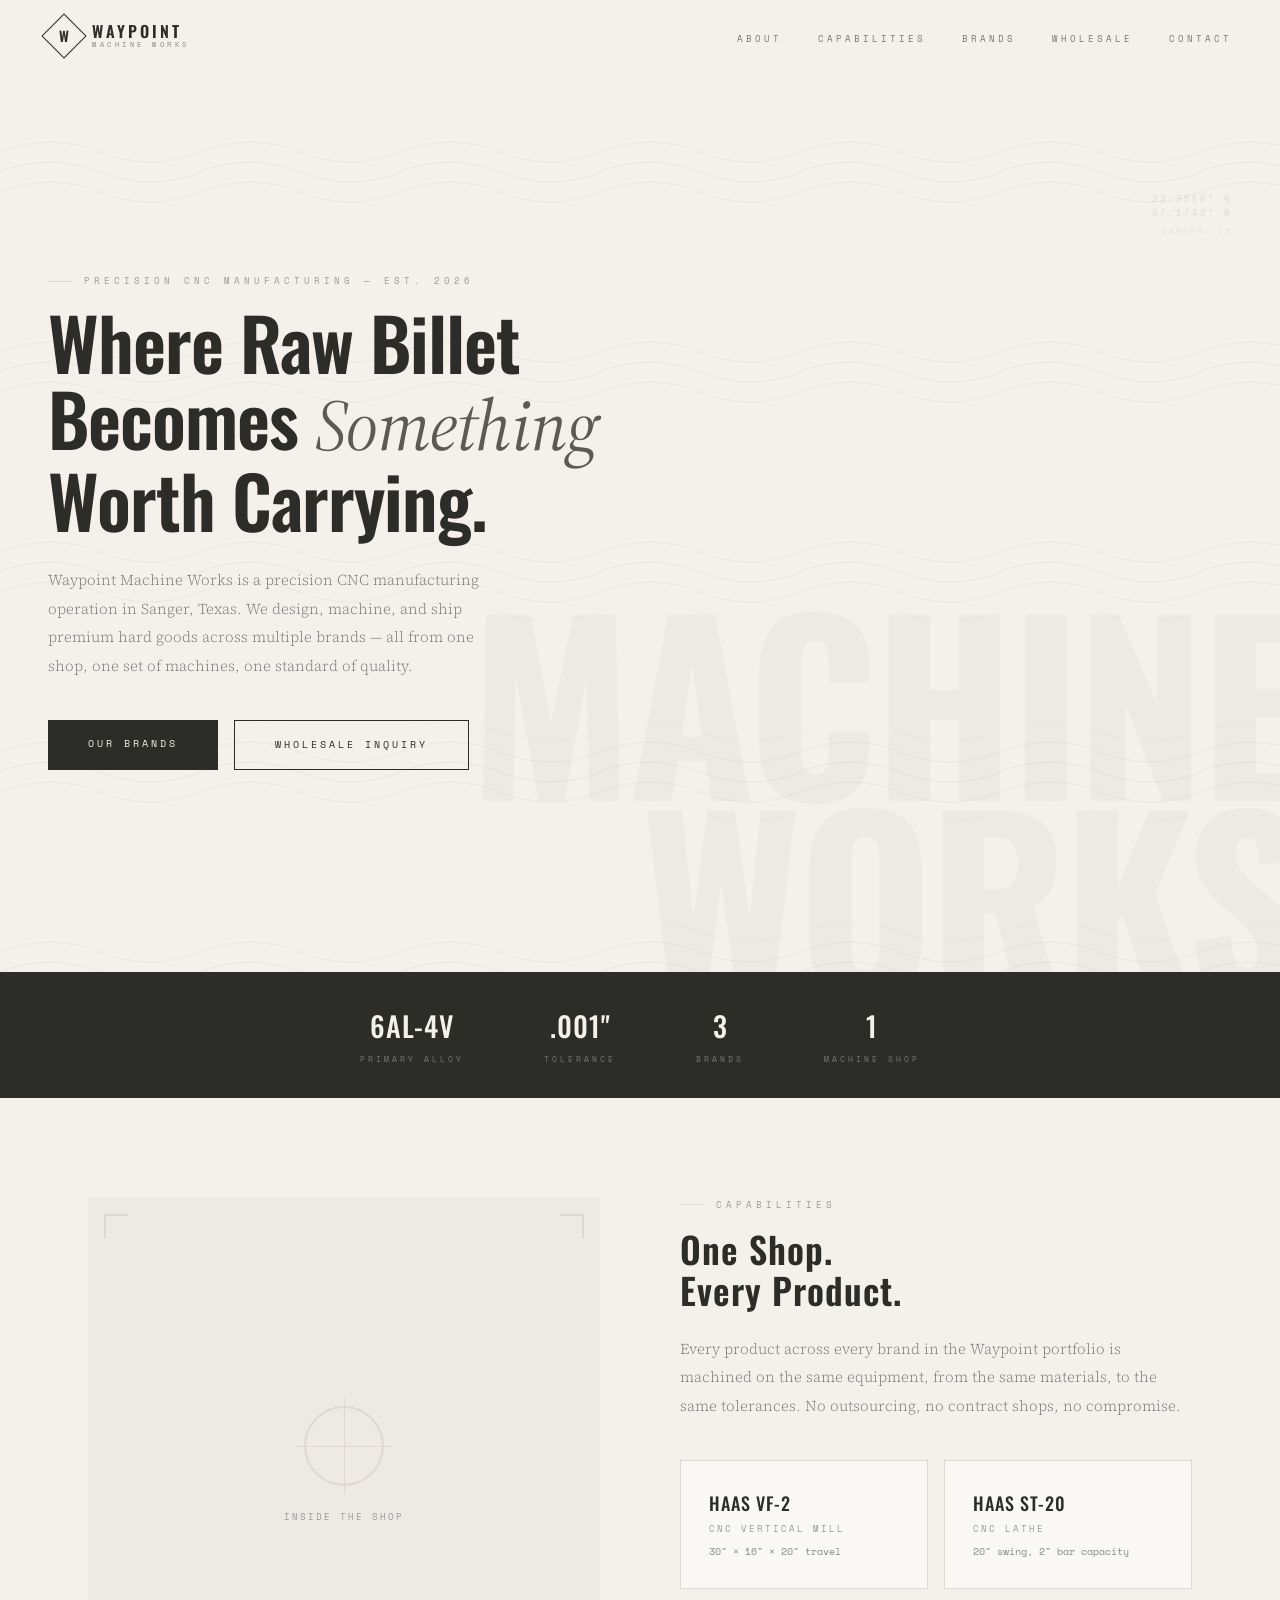
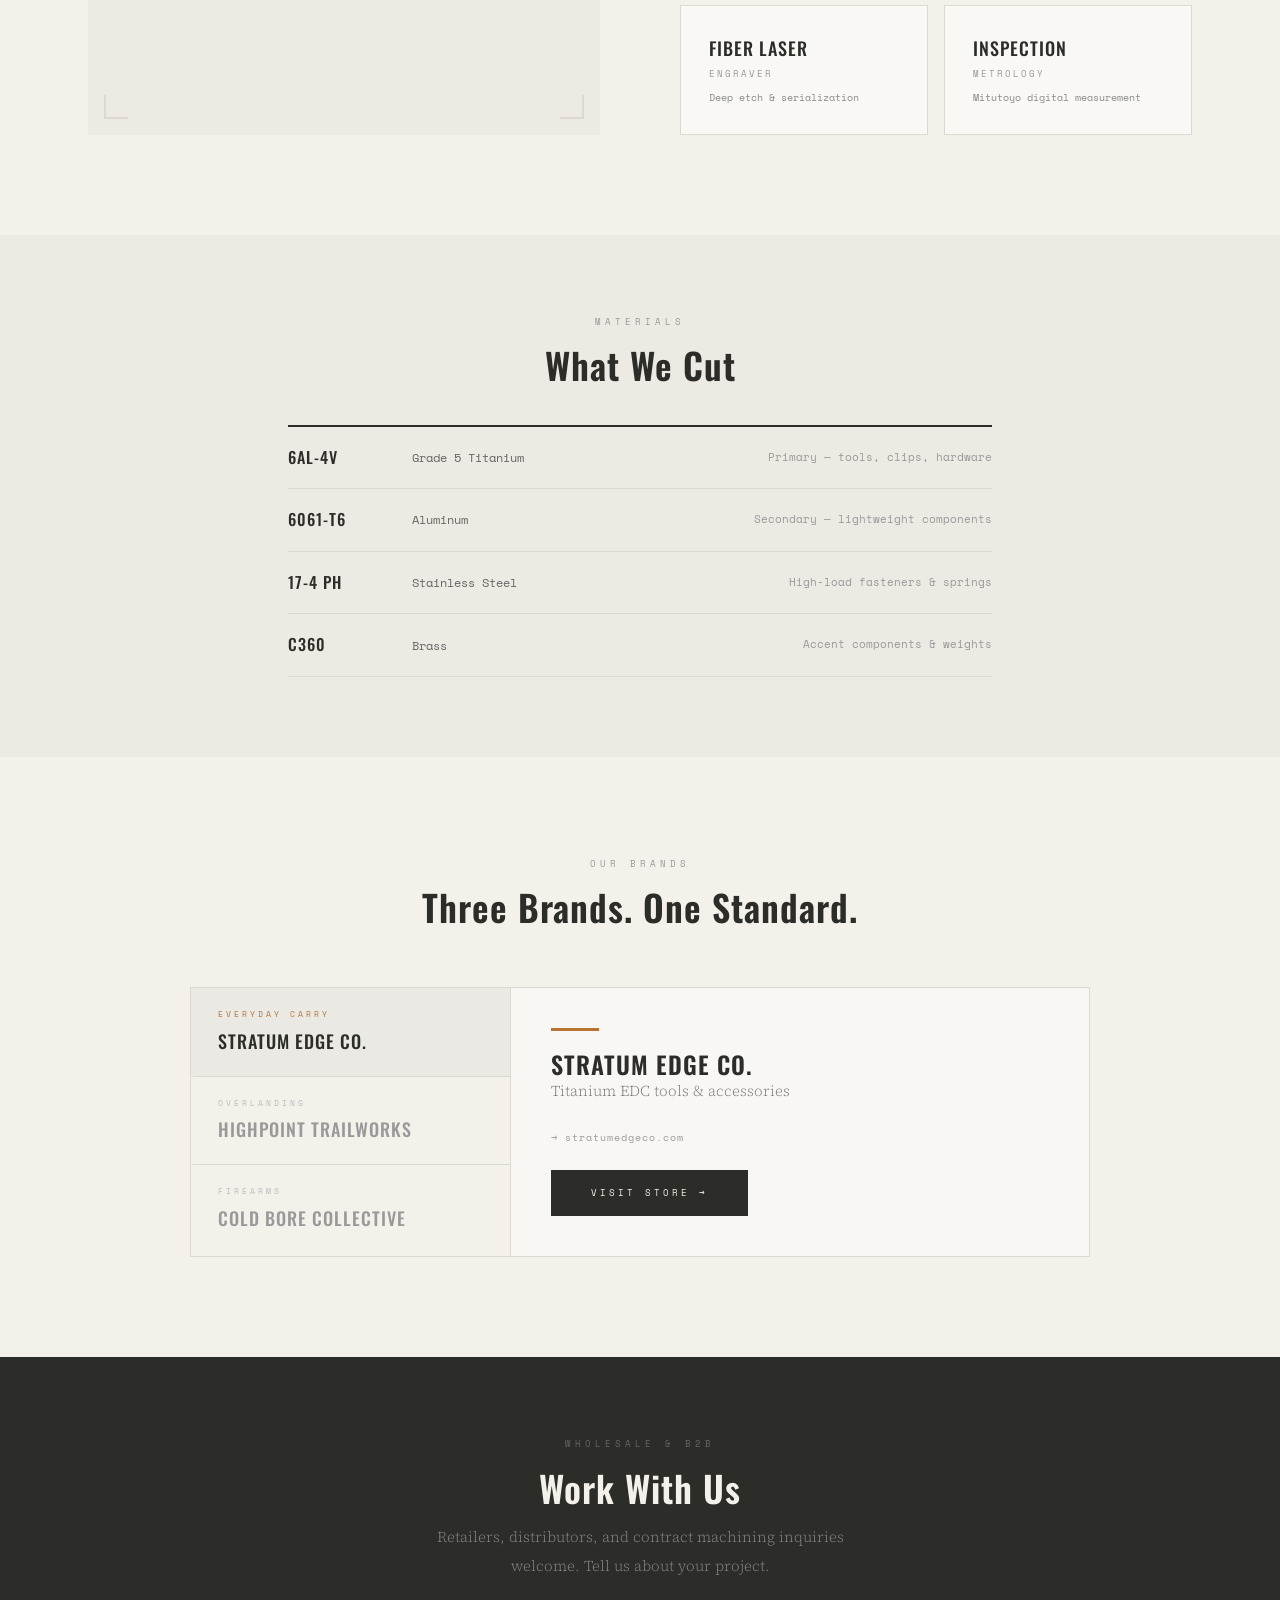
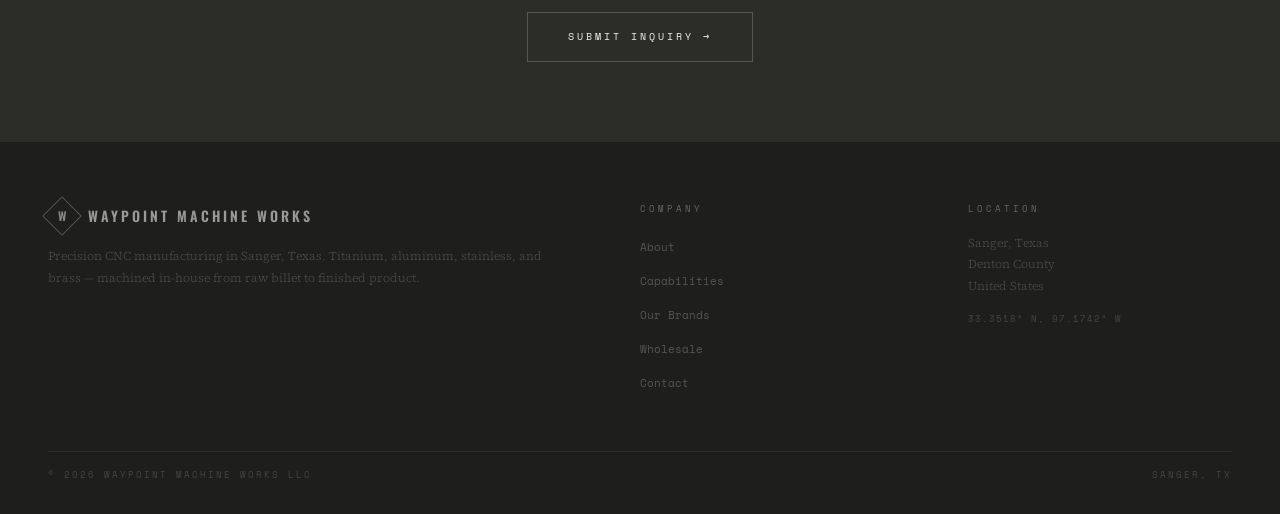
==== commit 58fa6a17: "Redesign site with warm cream/blueprint aesthetic Complete visual overhaul inspired by topographic/b" ====
--- a/index.html
+++ b/index.html
@@ -6,28 +6,24 @@
   <title>Waypoint Machine Works | Precision CNC Manufacturing — Sanger, Texas</title>
   <meta name="description" content="Waypoint Machine Works is a precision CNC manufacturing company in Sanger, Texas. Grade 5 titanium, aluminum, and stainless steel machining for five consumer brands.">
   <link rel="canonical" href="https://waypointmachineworks.com/">
-
-  <!-- Open Graph -->
   <meta property="og:title" content="Waypoint Machine Works | Precision CNC Manufacturing">
   <meta property="og:description" content="Precision CNC manufacturing in Sanger, Texas. Grade 5 titanium, aluminum, and stainless steel machining for five consumer brands.">
   <meta property="og:url" content="https://waypointmachineworks.com/">
   <meta property="og:type" content="website">
   <meta property="og:image" content="https://waypointmachineworks.com/img/og-image.jpg">
 
-  <!-- Fonts -->
   <link rel="preconnect" href="https://fonts.googleapis.com">
   <link rel="preconnect" href="https://fonts.gstatic.com" crossorigin>
-  <link href="https://fonts.googleapis.com/css2?family=Bebas+Neue&family=JetBrains+Mono:wght@400;500&family=Oswald:wght@400;500;600&family=Source+Serif+4:ital,wght@0,400;0,600;0,700;1,400&display=swap" rel="stylesheet">
-
-  <!-- Styles -->
+  <link href="https://fonts.googleapis.com/css2?family=Space+Mono:wght@400;700&family=Oswald:wght@300;400;500;600;700&family=Source+Serif+4:wght@300;400;600&display=swap" rel="stylesheet">
+
   <link rel="stylesheet" href="css/reset.css">
   <link rel="stylesheet" href="css/variables.css">
   <link rel="stylesheet" href="css/base.css">
   <link rel="stylesheet" href="css/layout.css">
   <link rel="stylesheet" href="css/components.css">
   <link rel="stylesheet" href="css/pages.css">
-
-  <!-- Structured Data -->
+  <link rel="icon" type="image/svg+xml" href="img/favicon.svg">
+
   <script type="application/ld+json">
   {
     "@context": "https://schema.org",
@@ -47,36 +43,35 @@
     "priceRange": "$$"
   }
   </script>
-  <link rel="icon" type="image/svg+xml" href="img/favicon.svg">
 </head>
 <body>
   <div class="page-wrapper">
 
     <!-- Header -->
-    <header class="site-header">
-      <div class="container">
-        <a href="/" class="site-logo">
-          <span class="logo-mark"></span>
-          WAYPOINT MACHINE WORKS
-        </a>
-        <nav class="main-nav" aria-label="Primary navigation">
-          <ul>
-            <li><a href="about.html">About</a></li>
-            <li><a href="capabilities.html">Capabilities</a></li>
-            <li><a href="brands.html">Brands</a></li>
-            <li><a href="wholesale.html">Wholesale</a></li>
-            <li><a href="contact.html">Contact</a></li>
-          </ul>
-        </nav>
-        <button class="menu-toggle" aria-label="Toggle menu" aria-expanded="false">
-          <span></span>
-          <span></span>
-          <span></span>
-        </button>
-      </div>
+    <header class="site-header" id="site-header">
+      <a href="/" class="site-logo">
+        <div class="logo-diamond"><span>W</span></div>
+        <div class="logo-text">
+          <span class="logo-text__primary">WAYPOINT</span>
+          <span class="logo-text__secondary">MACHINE WORKS</span>
+        </div>
+      </a>
+      <nav class="main-nav" aria-label="Primary navigation">
+        <ul>
+          <li><a href="about.html">About</a></li>
+          <li><a href="capabilities.html">Capabilities</a></li>
+          <li><a href="brands.html">Brands</a></li>
+          <li><a href="wholesale.html">Wholesale</a></li>
+          <li><a href="contact.html">Contact</a></li>
+        </ul>
+      </nav>
+      <button class="menu-toggle" aria-label="Toggle menu" aria-expanded="false">
+        <span></span>
+        <span></span>
+        <span></span>
+      </button>
     </header>
 
-    <!-- Mobile Nav -->
     <nav class="mobile-nav" aria-label="Mobile navigation">
       <a href="about.html">About</a>
       <a href="capabilities.html">Capabilities</a>
@@ -87,164 +82,237 @@
 
     <main>
       <!-- Hero -->
-      <section class="hero home-hero">
+      <section class="hero topo-bg">
+        <div class="hero__ghost-text">MACHINE<br>WORKS</div>
+        <div class="hero__coords">
+          <span>33.3518&deg; N</span>
+          <span>97.1742&deg; W</span>
+          <span>SANGER, TX</span>
+        </div>
+        <div class="hero__content">
+          <div class="section-label">
+            PRECISION CNC MANUFACTURING &mdash; EST. 2026
+          </div>
+          <h1 class="hero__title">
+            Where Raw Billet<br>
+            Becomes <em>Something</em><br>
+            Worth Carrying.
+          </h1>
+          <p class="hero__body">
+            Waypoint Machine Works is a precision CNC manufacturing operation
+            in Sanger, Texas. We design, machine, and ship premium hard goods
+            across multiple brands &mdash; all from one shop, one set of machines,
+            one standard of quality.
+          </p>
+          <div class="hero__actions">
+            <a href="brands.html" class="btn btn--primary">Our Brands</a>
+            <a href="wholesale.html" class="btn btn--ghost">Wholesale Inquiry</a>
+          </div>
+        </div>
+      </section>
+
+      <!-- Stat Bar -->
+      <div class="stat-bar">
+        <div class="stat-bar__item">
+          <div class="stat-bar__value">6AL-4V</div>
+          <div class="stat-bar__label">PRIMARY ALLOY</div>
+        </div>
+        <div class="stat-bar__item">
+          <div class="stat-bar__value">.001"</div>
+          <div class="stat-bar__label">TOLERANCE</div>
+        </div>
+        <div class="stat-bar__item">
+          <div class="stat-bar__value">3</div>
+          <div class="stat-bar__label">BRANDS</div>
+        </div>
+        <div class="stat-bar__item">
+          <div class="stat-bar__value">1</div>
+          <div class="stat-bar__label">MACHINE SHOP</div>
+        </div>
+      </div>
+
+      <!-- Capabilities Preview -->
+      <section class="section">
         <div class="container">
-          <div class="hero__accent-line"></div>
-          <h1 class="hero__title">Waypoint<br>Machine Works</h1>
-          <p class="hero__subtitle">Precision CNC Manufacturing &mdash; Sanger, Texas</p>
-          <div class="hero__actions">
-            <a href="brands.html" class="btn btn--primary btn--lg">Our Brands</a>
-            <a href="wholesale.html" class="btn btn--outline btn--lg">Wholesale Inquiries</a>
-          </div>
-        </div>
-      </section>
-
-      <!-- Stat Bar -->
-      <section class="stat-bar">
+          <div class="grid grid--2" style="gap: 80px;">
+            <!-- Image placeholder with corner brackets -->
+            <div class="img-placeholder img-placeholder--tall">
+              <div class="corner corner--tl"></div>
+              <div class="corner corner--tr"></div>
+              <div class="corner corner--bl"></div>
+              <div class="corner corner--br"></div>
+              <div style="text-align: center;">
+                <div class="datum-target" style="margin: 0 auto 16px;"></div>
+                <span class="img-placeholder__label">INSIDE THE SHOP</span>
+              </div>
+            </div>
+
+            <div>
+              <div class="section-label">CAPABILITIES</div>
+              <h2 style="margin-bottom: 24px; line-height: 1.15;">
+                One Shop.<br>Every Product.
+              </h2>
+              <p style="margin-bottom: 40px;">
+                Every product across every brand in the Waypoint portfolio
+                is machined on the same equipment, from the same materials,
+                to the same tolerances. No outsourcing, no contract shops,
+                no compromise.
+              </p>
+
+              <div class="grid grid--2" style="gap: 16px;">
+                <div class="equip-card">
+                  <div class="equip-card__name">HAAS VF-2</div>
+                  <div class="equip-card__type">CNC Vertical Mill</div>
+                  <div class="equip-card__spec">30" &times; 16" &times; 20" travel</div>
+                </div>
+                <div class="equip-card">
+                  <div class="equip-card__name">HAAS ST-20</div>
+                  <div class="equip-card__type">CNC Lathe</div>
+                  <div class="equip-card__spec">20" swing, 2" bar capacity</div>
+                </div>
+                <div class="equip-card">
+                  <div class="equip-card__name">FIBER LASER</div>
+                  <div class="equip-card__type">Engraver</div>
+                  <div class="equip-card__spec">Deep etch &amp; serialization</div>
+                </div>
+                <div class="equip-card">
+                  <div class="equip-card__name">INSPECTION</div>
+                  <div class="equip-card__type">Metrology</div>
+                  <div class="equip-card__spec">Mitutoyo digital measurement</div>
+                </div>
+              </div>
+            </div>
+          </div>
+        </div>
+      </section>
+
+      <!-- Materials -->
+      <section class="section--sm section--alt">
+        <div class="container container--narrow">
+          <div class="section-label section-label--center">MATERIALS</div>
+          <h2 class="text-center" style="margin-bottom: 40px;">What We Cut</h2>
+
+          <div class="data-table">
+            <div class="data-table__row">
+              <span class="data-table__grade">6AL-4V</span>
+              <span class="data-table__name">Grade 5 Titanium</span>
+              <span class="data-table__use">Primary &mdash; tools, clips, hardware</span>
+            </div>
+            <div class="data-table__row">
+              <span class="data-table__grade">6061-T6</span>
+              <span class="data-table__name">Aluminum</span>
+              <span class="data-table__use">Secondary &mdash; lightweight components</span>
+            </div>
+            <div class="data-table__row">
+              <span class="data-table__grade">17-4 PH</span>
+              <span class="data-table__name">Stainless Steel</span>
+              <span class="data-table__use">High-load fasteners &amp; springs</span>
+            </div>
+            <div class="data-table__row">
+              <span class="data-table__grade">C360</span>
+              <span class="data-table__name">Brass</span>
+              <span class="data-table__use">Accent components &amp; weights</span>
+            </div>
+          </div>
+        </div>
+      </section>
+
+      <!-- Brand Portfolio -->
+      <section class="section">
         <div class="container">
-          <div class="stat-bar__grid">
-            <div class="stat-bar__item">
-              <div class="stat-bar__value">Grade 5 Titanium</div>
-              <div class="stat-bar__label">Primary Material</div>
-            </div>
-            <div class="stat-bar__item">
-              <div class="stat-bar__value">&plusmn;0.001"</div>
-              <div class="stat-bar__label">Tolerance</div>
-            </div>
-            <div class="stat-bar__item">
-              <div class="stat-bar__value">Haas CNC</div>
-              <div class="stat-bar__label">Equipment</div>
-            </div>
-            <div class="stat-bar__item">
-              <div class="stat-bar__value">Sanger, TX</div>
-              <div class="stat-bar__label">Made In</div>
-            </div>
-          </div>
-        </div>
-      </section>
-
-      <!-- Image Banner — CNC shop atmosphere -->
-      <section class="section--dark" style="padding: 0;">
-        <div class="img-placeholder img-placeholder--hero">
-          <span class="img-placeholder__label">[ CNC machining in action — titanium chips, coolant spray, Haas VF-2 ]</span>
-        </div>
-      </section>
-
-      <!-- Brand Portfolio -->
-      <section class="brands-preview section">
+          <div class="text-center" style="margin-bottom: 60px;">
+            <div class="section-label section-label--center">OUR BRANDS</div>
+            <h2>Three Brands. One Standard.</h2>
+          </div>
+
+          <div class="brand-tabs" id="brand-tabs">
+            <div class="brand-tabs__list">
+              <div class="brand-tab active" data-brand="0">
+                <div class="brand-tab__category">EVERYDAY CARRY</div>
+                <div class="brand-tab__name">STRATUM EDGE CO.</div>
+              </div>
+              <div class="brand-tab" data-brand="1">
+                <div class="brand-tab__category">OVERLANDING</div>
+                <div class="brand-tab__name">HIGHPOINT TRAILWORKS</div>
+              </div>
+              <div class="brand-tab" data-brand="2">
+                <div class="brand-tab__category">FIREARMS</div>
+                <div class="brand-tab__name">COLD BORE COLLECTIVE</div>
+              </div>
+            </div>
+
+            <div class="brand-tabs__detail" id="brand-detail">
+              <div class="accent-bar" id="brand-bar"></div>
+              <h3 id="brand-title">STRATUM EDGE CO.</h3>
+              <p id="brand-desc" style="margin-bottom: 24px;">Titanium EDC tools &amp; accessories</p>
+              <div id="brand-url" style="font-size: 10px; color: #999; letter-spacing: 1px; margin-bottom: 24px;">
+                &rarr; stratumedgeco.com
+              </div>
+              <a href="https://stratumedgeco.com" target="_blank" rel="noopener noreferrer" class="btn btn--primary" id="brand-link" style="font-size: 9px;">
+                VISIT STORE &rarr;
+              </a>
+            </div>
+          </div>
+        </div>
+      </section>
+
+      <!-- Wholesale CTA -->
+      <section class="callout callout--dark">
         <div class="container">
-          <div class="section-header text-center">
-            <span class="section-header__label">Portfolio</span>
-            <h2 class="section-header__title">Our Brands</h2>
-          </div>
-
-          <div class="grid grid--3">
-            <!-- Stratum Edge Co. -->
-            <div class="card">
-              <div class="card__logo-area" style="background-color: #2A2A2A;">
-                <span class="brand-name-placeholder">Stratum Edge Co.</span>
-              </div>
-              <h3 class="card__title">Stratum Edge Co.</h3>
-              <p class="card__desc">EDC tools and accessories. Titanium knives, pry bars, flashlights, and everyday carry essentials machined from Grade 5 titanium and 6061 aluminum.</p>
-              <a href="https://stratumedgeco.com" target="_blank" rel="noopener noreferrer" class="card__link">Visit Store &rarr;</a>
-            </div>
-
-            <!-- Highpoint Trailworks -->
-            <div class="card">
-              <div class="card__logo-area" style="background-color: #3A4A2F;">
-                <span class="brand-name-placeholder">Highpoint Trailworks</span>
-              </div>
-              <h3 class="card__title">Highpoint Trailworks</h3>
-              <p class="card__desc">Overlanding and off-road accessories. Vehicle-specific mounting brackets, recovery gear, and trail-tested components for Tacoma, 4Runner, Bronco, and Jeep.</p>
-              <a href="https://highpointtrailworks.com" target="_blank" rel="noopener noreferrer" class="card__link">Visit Store &rarr;</a>
-            </div>
-
-            <!-- Cold Bore Collective -->
-            <div class="card">
-              <div class="card__logo-area" style="background-color: #1E1E28;">
-                <span class="brand-name-placeholder">Cold Bore Collective</span>
-              </div>
-              <h3 class="card__title">Cold Bore Collective</h3>
-              <p class="card__desc">Precision firearms accessories. Muzzle devices, scope mounts, and M-LOK accessories machined to exacting tolerances. No serialized parts, no NFA items.</p>
-              <a href="https://coldborecollective.com" target="_blank" rel="noopener noreferrer" class="card__link">Visit Store &rarr;</a>
-            </div>
-
-            <!-- Camera Brand -->
-            <div class="card card--coming-soon">
-              <div class="card__logo-area">
-                <span class="brand-name-placeholder">Camera Brand</span>
-              </div>
-              <h3 class="card__title">Photo/Video Hardware</h3>
-              <p class="card__desc">Camera and video mounting hardware. Precision-machined plates, brackets, and accessories for professional photo and video work.</p>
-              <span class="coming-soon-badge">Coming Soon</span>
-            </div>
-
-            <!-- Accessories Brand -->
-            <div class="card card--coming-soon">
-              <div class="card__logo-area">
-                <span class="brand-name-placeholder">Accessories Brand</span>
-              </div>
-              <h3 class="card__title">Sheaths &amp; Carry Systems</h3>
-              <p class="card__desc">Kydex sheaths, holsters, and carry systems designed to complement the tools and accessories across the Waypoint brand family.</p>
-              <span class="coming-soon-badge">Coming Soon</span>
-            </div>
-          </div>
-        </div>
-      </section>
-
-      <!-- Manufacturing Callout -->
-      <section class="callout">
-        <div class="container">
-          <p class="callout__text">One shop. Five brands. Every product designed, programmed, machined, and shipped from a single building in north Texas.</p>
-          <a href="about.html" class="btn btn--outline-dark">About Waypoint</a>
-        </div>
-      </section>
-
-      <!-- Image strip — workshop detail -->
-      <section style="padding: 0;">
-        <div class="img-placeholder img-placeholder--hero" style="background-color: #252535;">
-          <span class="img-placeholder__label">[ Close-up detail — titanium surface finish, tool marks, caliper measurement ]</span>
-        </div>
-      </section>
-
+          <div class="section-label section-label--center" style="color: #666;">WHOLESALE &amp; B2B</div>
+          <h2 style="margin-bottom: 16px;">Work With Us</h2>
+          <p style="max-width: 460px; margin: 0 auto 32px;">
+            Retailers, distributors, and contract machining inquiries welcome.
+            Tell us about your project.
+          </p>
+          <a href="wholesale.html" class="btn btn--ghost-light">Submit Inquiry &rarr;</a>
+        </div>
+      </section>
     </main>
 
     <!-- Footer -->
     <footer class="site-footer">
-      <div class="container">
-        <div class="footer-grid">
-          <div class="footer-col">
-            <div class="footer-col__title">Waypoint Machine Works LLC</div>
-            <p>Precision CNC Manufacturing</p>
-            <p class="mono">Sanger, Texas 76266</p>
-          </div>
-          <div class="footer-col">
-            <div class="footer-col__title">Site</div>
-            <ul>
-              <li><a href="about.html">About</a></li>
-              <li><a href="capabilities.html">Capabilities</a></li>
-              <li><a href="brands.html">Brands</a></li>
-              <li><a href="wholesale.html">Wholesale</a></li>
-              <li><a href="contact.html">Contact</a></li>
-            </ul>
-          </div>
-          <div class="footer-col">
-            <div class="footer-col__title">Brand Stores</div>
-            <ul>
-              <li><a href="https://stratumedgeco.com" target="_blank" rel="noopener noreferrer">Stratum Edge Co.</a></li>
-              <li><a href="https://highpointtrailworks.com" target="_blank" rel="noopener noreferrer">Highpoint Trailworks</a></li>
-              <li><a href="https://coldborecollective.com" target="_blank" rel="noopener noreferrer">Cold Bore Collective</a></li>
-            </ul>
-          </div>
-        </div>
-        <div class="footer-bottom">
-          &copy; 2026 Waypoint Machine Works LLC. All rights reserved.
-        </div>
+      <div class="footer-grid">
+        <div class="footer-col">
+          <div class="footer-logo">
+            <div class="logo-diamond"><span>W</span></div>
+            <span class="footer-logo__text">WAYPOINT MACHINE WORKS</span>
+          </div>
+          <p>
+            Precision CNC manufacturing in Sanger, Texas.
+            Titanium, aluminum, stainless, and brass &mdash; machined
+            in-house from raw billet to finished product.
+          </p>
+        </div>
+        <div class="footer-col">
+          <div class="footer-col__title">Company</div>
+          <ul>
+            <li><a href="about.html">About</a></li>
+            <li><a href="capabilities.html">Capabilities</a></li>
+            <li><a href="brands.html">Our Brands</a></li>
+            <li><a href="wholesale.html">Wholesale</a></li>
+            <li><a href="contact.html">Contact</a></li>
+          </ul>
+        </div>
+        <div class="footer-col">
+          <div class="footer-col__title">Location</div>
+          <p>
+            Sanger, Texas<br>
+            Denton County<br>
+            United States
+          </p>
+          <div class="coords">33.3518&deg; N, 97.1742&deg; W</div>
+        </div>
+      </div>
+      <div class="footer-bottom">
+        <span>&copy; 2026 WAYPOINT MACHINE WORKS LLC</span>
+        <span>SANGER, TX</span>
       </div>
     </footer>
 
   </div>
 
   <script src="js/nav.js"></script>
+  <script src="js/brands.js"></script>
 </body>
 </html>
--- a/css/variables.css
+++ b/css/variables.css
@@ -1,24 +1,25 @@
 :root {
-  /* Colors */
-  --color-black: #1A1A1A;
-  --color-dark: #3D3D5C;
-  --color-accent: #C4802D;
-  --color-accent-hover: #D4912E;
-  --color-warm-bg: #F5F0EB;
-  --color-text: #333333;
+  /* Colors — warm neutral / blueprint palette */
+  --color-bg: #F4F1EB;
+  --color-bg-alt: #EDEAE4;
+  --color-bg-dark: #2C2C28;
+  --color-bg-footer: #1E1E1C;
+  --color-text: #2C2C28;
+  --color-text-light: #777;
+  --color-text-muted: #999;
+  --color-text-faint: #BBB;
+  --color-border: #DDD8D0;
+  --color-border-light: #E8E4DD;
   --color-white: #FFFFFF;
-  --color-gray: #666666;
-  --color-light-gray: #E8E8E8;
-  --color-steel: #2A2A3A;
-  --color-dark-bg: #1E1E2A;
-  --color-hero-bg: #161622;
+  --color-accent: #B87333;
+  --color-accent-hover: #D4944A;
 
-  /* Brand accent colors */
-  --stratum-accent: #C4802D;
-  --highpoint-accent: #5A7247;
-  --coldbore-accent: #8B8B8B;
+  /* Brand colors */
+  --stratum-color: #B87333;
+  --highpoint-color: #7A8B5C;
+  --coldbore-color: #8B7355;
 
-  /* Spacing scale */
+  /* Spacing */
   --space-xs: 0.5rem;
   --space-sm: 1rem;
   --space-md: 2rem;
@@ -27,31 +28,21 @@
   --space-2xl: 8rem;
 
   /* Type scale */
-  --text-xs: 0.75rem;
-  --text-sm: 0.875rem;
-  --text-base: 1rem;
-  --text-lg: 1.125rem;
-  --text-xl: 1.25rem;
-  --text-2xl: 1.5rem;
-  --text-3xl: 2rem;
-  --text-4xl: 2.5rem;
-  --text-5xl: 3.5rem;
-  --text-6xl: 4.5rem;
+  --text-xs: 0.5625rem;   /* 9px */
+  --text-sm: 0.6875rem;   /* 11px */
+  --text-base: 0.9375rem; /* 15px */
+  --text-lg: 1.125rem;    /* 18px */
+  --text-xl: 1.5rem;      /* 24px */
+  --text-2xl: 2rem;       /* 32px */
+  --text-3xl: 2.25rem;    /* 36px */
+  --text-4xl: 2.625rem;   /* 42px */
+  --text-5xl: 4.5rem;     /* 72px */
 
   /* Transitions */
-  --transition-fast: 150ms ease;
-  --transition-base: 250ms ease;
-  --transition-slow: 400ms ease;
-
-  /* Borders */
-  --radius-sm: 2px;
-  --radius-md: 4px;
-  --radius-lg: 6px;
-
-  /* Shadows */
-  --shadow-sm: 0 1px 3px rgba(0,0,0,0.12);
-  --shadow-md: 0 4px 12px rgba(0,0,0,0.15);
-  --shadow-lg: 0 8px 30px rgba(0,0,0,0.2);
+  --ease-out: cubic-bezier(0.16, 1, 0.3, 1);
+  --transition-fast: 0.3s ease;
+  --transition-base: 0.4s cubic-bezier(0.16, 1, 0.3, 1);
+  --transition-slow: 0.9s cubic-bezier(0.16, 1, 0.3, 1);
 
   /* Header */
   --header-height: 72px;
--- a/css/base.css
+++ b/css/base.css
@@ -1,82 +1,101 @@
-/* Typography imports */
-/* Bebas Neue — headings | JetBrains Mono — specs/data | Oswald — nav/UI | Source Serif 4 — body */
-
 body {
-  font-family: 'Source Serif 4', 'Georgia', 'Times New Roman', serif;
+  font-family: 'Space Mono', monospace;
   font-size: var(--text-base);
   color: var(--color-text);
-  background-color: var(--color-white);
+  background-color: var(--color-bg);
   -webkit-font-smoothing: antialiased;
   -moz-osx-font-smoothing: grayscale;
 }
 
-/* Headings — Bebas Neue */
-h1, h2, h3, h4, h5, h6 {
-  font-family: 'Bebas Neue', 'Impact', sans-serif;
-  font-weight: 400;
-  line-height: 1.1;
-  letter-spacing: 0.04em;
-  color: var(--color-black);
+::selection {
+  background: var(--color-bg-dark);
+  color: var(--color-bg);
 }
 
-h1 { font-size: var(--text-5xl); }
-h2 { font-size: var(--text-4xl); }
-h3 { font-size: var(--text-3xl); }
-h4 { font-size: var(--text-2xl); }
-
-@media (min-width: 768px) {
-  h1 { font-size: var(--text-6xl); }
-  h2 { font-size: var(--text-5xl); }
-  h3 { font-size: var(--text-4xl); }
+/* Headings — Oswald */
+h1, h2, h3, h4 {
+  font-family: 'Oswald', sans-serif;
+  font-weight: 600;
+  line-height: 1.1;
+  letter-spacing: 1px;
+  color: var(--color-text);
 }
 
-/* Body text */
+h1 { font-size: clamp(42px, 6vw, 72px); }
+h2 { font-size: var(--text-3xl); }
+h3 { font-size: var(--text-xl); }
+h4 { font-size: var(--text-lg); }
+
+/* Body text — Source Serif 4 */
 p {
+  font-family: 'Source Serif 4', serif;
+  font-size: var(--text-base);
+  line-height: 1.9;
+  color: var(--color-text-light);
+  font-weight: 300;
   margin-bottom: 1.25em;
-  line-height: 1.7;
 }
 
 p:last-child { margin-bottom: 0; }
 
-/* Monospace — specs, data */
-.mono, .spec-value, .stat-value {
-  font-family: 'JetBrains Mono', 'Courier New', monospace;
-}
-
-/* Nav / UI text */
-.nav-text, .btn, .label {
-  font-family: 'Oswald', 'Arial Narrow', sans-serif;
-  text-transform: uppercase;
-  letter-spacing: 0.06em;
-}
-
 /* Links */
 a {
-  color: var(--color-accent);
+  color: var(--color-text);
   transition: color var(--transition-fast);
 }
 
-a:hover { color: var(--color-accent-hover); }
+a:hover { color: var(--color-accent); }
+
 a:focus-visible {
   outline: 2px solid var(--color-accent);
   outline-offset: 2px;
 }
 
-/* Selection */
-::selection {
-  background: var(--color-accent);
-  color: var(--color-white);
+/* Section labels — the technical numbering */
+.section-label {
+  font-family: 'Space Mono', monospace;
+  font-size: var(--text-xs);
+  letter-spacing: 4px;
+  color: var(--color-text-muted);
+  text-transform: uppercase;
+  display: flex;
+  align-items: center;
+  gap: 12px;
+  margin-bottom: 16px;
 }
 
-/* Horizontal rule */
-hr {
-  border: none;
-  border-top: 1px solid var(--color-light-gray);
-  margin: var(--space-lg) 0;
+.section-label::before {
+  content: '';
+  width: 24px;
+  height: 1px;
+  background: var(--color-border);
 }
 
-/* Strong / emphasis */
-strong, b { font-weight: 700; }
+.section-label--accent {
+  color: var(--color-accent);
+}
 
-/* Small */
-small { font-size: var(--text-sm); }
+.section-label--center {
+  justify-content: center;
+}
+
+.section-label--center::before {
+  display: none;
+}
+
+/* Divider bar */
+.accent-bar {
+  width: 48px;
+  height: 3px;
+  background: var(--color-accent);
+  margin-bottom: 20px;
+}
+
+/* Strong */
+strong, b { font-weight: 600; }
+
+/* Small text */
+small {
+  font-size: var(--text-xs);
+  letter-spacing: 2px;
+}
--- a/css/layout.css
+++ b/css/layout.css
@@ -1,70 +1,39 @@
-/* Container */
 .container {
   width: 100%;
   max-width: 1200px;
   margin: 0 auto;
-  padding: 0 var(--space-sm);
+  padding: 0 48px;
 }
 
-.container--narrow {
-  max-width: 800px;
+@media (max-width: 768px) {
+  .container { padding: 0 24px; }
 }
 
-.container--wide {
-  max-width: 1400px;
-}
+.container--narrow { max-width: 800px; }
 
-/* Page wrapper — push footer to bottom */
 .page-wrapper {
   display: flex;
   flex-direction: column;
   min-height: 100vh;
 }
 
-.page-wrapper main {
-  flex: 1;
-}
+.page-wrapper main { flex: 1; }
 
 /* Sections */
-.section {
-  padding: var(--space-lg) 0;
-}
-
-.section--lg {
-  padding: var(--space-xl) 0;
-}
+.section { padding: 100px 0; }
+.section--sm { padding: 80px 0; }
 
 .section--dark {
-  background-color: var(--color-black);
-  color: var(--color-white);
+  background-color: var(--color-bg-dark);
+  color: var(--color-bg);
 }
+.section--dark h2, .section--dark h3 { color: var(--color-bg); }
+.section--dark p { color: #888; }
 
-.section--dark h2,
-.section--dark h3,
-.section--dark h4 {
-  color: var(--color-white);
-}
-
-.section--steel {
-  background-color: var(--color-steel);
-  color: var(--color-white);
-}
-
-.section--steel h2,
-.section--steel h3 {
-  color: var(--color-white);
-}
-
-.section--warm {
-  background-color: var(--color-warm-bg);
-}
+.section--alt { background-color: var(--color-bg-alt); }
 
 /* Grid */
-.grid {
-  display: grid;
-  gap: var(--space-md);
-}
-
+.grid { display: grid; gap: var(--space-md); }
 .grid--2 { grid-template-columns: 1fr; }
 .grid--3 { grid-template-columns: 1fr; }
 .grid--4 { grid-template-columns: 1fr; }
@@ -80,25 +49,18 @@
   .grid--4 { grid-template-columns: repeat(4, 1fr); }
 }
 
-/* Flex utilities */
-.flex { display: flex; }
-.flex--center { align-items: center; justify-content: center; }
-.flex--between { align-items: center; justify-content: space-between; }
-.flex--gap-sm { gap: var(--space-sm); }
-.flex--gap-md { gap: var(--space-md); }
-.flex--wrap { flex-wrap: wrap; }
+/* Text helpers */
+.text-center { text-align: center; }
 
-/* Text alignment */
-.text-center { text-align: center; }
-.text-left { text-align: left; }
-
-/* Spacing helpers */
-.mb-xs { margin-bottom: var(--space-xs); }
+/* Spacing */
 .mb-sm { margin-bottom: var(--space-sm); }
 .mb-md { margin-bottom: var(--space-md); }
 .mb-lg { margin-bottom: var(--space-lg); }
 
-/* Responsive padding for main content (below sticky header) */
-main {
-  padding-top: var(--header-height);
+main { padding-top: var(--header-height); }
+
+/* Topographic background pattern */
+.topo-bg {
+  background-image: url("data:image/svg+xml,%3Csvg width='200' height='200' xmlns='http://www.w3.org/2000/svg'%3E%3Cpath d='M0 80 Q50 60 100 80 T200 80' fill='none' stroke='%23DDD8D0' stroke-width='0.5'/%3E%3Cpath d='M0 100 Q50 80 100 100 T200 100' fill='none' stroke='%23DDD8D0' stroke-width='0.5'/%3E%3Cpath d='M0 120 Q50 100 100 120 T200 120' fill='none' stroke='%23DDD8D0' stroke-width='0.5'/%3E%3Cpath d='M0 60 Q50 40 100 60 T200 60' fill='none' stroke='%23E8E4DD' stroke-width='0.3'/%3E%3Cpath d='M0 140 Q50 120 100 140 T200 140' fill='none' stroke='%23E8E4DD' stroke-width='0.3'/%3E%3C/svg%3E");
+  background-size: 200px 200px;
 }
--- a/css/components.css
+++ b/css/components.css
@@ -9,127 +9,133 @@
   right: 0;
   z-index: 1000;
   height: var(--header-height);
-  background-color: rgba(26, 26, 26, 0.95);
-  backdrop-filter: blur(8px);
-  -webkit-backdrop-filter: blur(8px);
-  border-bottom: 1px solid rgba(255, 255, 255, 0.06);
-  transition: background-color var(--transition-base);
-}
-
-.site-header .container {
+  padding: 0 48px;
   display: flex;
   align-items: center;
   justify-content: space-between;
-  height: 100%;
-}
-
+  background: transparent;
+  border-bottom: 1px solid transparent;
+  transition: all var(--transition-fast);
+}
+
+.site-header.scrolled {
+  background: rgba(244, 241, 235, 0.95);
+  backdrop-filter: blur(16px);
+  -webkit-backdrop-filter: blur(16px);
+  border-bottom-color: var(--color-border);
+}
+
+@media (max-width: 768px) {
+  .site-header { padding: 0 24px; }
+}
+
+/* Logo — diamond W mark + text */
 .site-logo {
-  font-family: 'Bebas Neue', 'Impact', sans-serif;
-  font-size: var(--text-xl);
-  letter-spacing: 0.12em;
-  color: var(--color-white);
   display: flex;
   align-items: center;
-  gap: 0.6rem;
-}
-
-.site-logo .logo-mark {
-  width: 3px;
-  height: 24px;
-  background-color: var(--color-accent);
-  display: inline-block;
+  gap: 12px;
+}
+
+.logo-diamond {
+  width: 32px;
+  height: 32px;
+  border: 1.5px solid var(--color-text);
+  transform: rotate(45deg);
+  display: flex;
+  align-items: center;
+  justify-content: center;
   flex-shrink: 0;
 }
 
-@media (min-width: 768px) {
-  .site-logo {
-    font-size: var(--text-2xl);
-  }
+.logo-diamond span {
+  font-family: 'Oswald', sans-serif;
+  font-size: 14px;
+  font-weight: 600;
+  transform: rotate(-45deg);
+  color: var(--color-text);
+}
+
+.logo-text {
+  display: flex;
+  flex-direction: column;
+}
+
+.logo-text__primary {
+  font-family: 'Oswald', sans-serif;
+  font-size: 16px;
+  font-weight: 600;
+  letter-spacing: 3px;
+  line-height: 1;
+  color: var(--color-text);
+}
+
+.logo-text__secondary {
+  font-size: 7px;
+  letter-spacing: 3.5px;
+  color: #888;
+  line-height: 1;
+  margin-top: 2px;
 }
 
 /* Desktop nav */
-.main-nav {
-  display: none;
-}
+.main-nav { display: none; }
 
 .main-nav ul {
   display: flex;
-  gap: var(--space-md);
+  gap: 36px;
 }
 
 .main-nav a {
-  font-family: 'Oswald', 'Arial Narrow', sans-serif;
-  font-size: var(--text-sm);
-  text-transform: uppercase;
-  letter-spacing: 0.1em;
-  color: rgba(255, 255, 255, 0.7);
+  font-size: var(--text-xs);
+  letter-spacing: 3px;
+  color: var(--color-text-light);
   transition: color var(--transition-fast);
-  padding: 0.5rem 0;
-  position: relative;
+  text-transform: uppercase;
 }
 
 .main-nav a:hover,
 .main-nav a.active {
-  color: var(--color-white);
-}
-
-.main-nav a.active::after {
-  content: '';
-  position: absolute;
-  bottom: 0;
-  left: 0;
-  right: 0;
-  height: 2px;
-  background-color: var(--color-accent);
+  color: var(--color-text);
 }
 
 @media (min-width: 1024px) {
   .main-nav { display: block; }
 }
 
-/* Mobile menu button */
+/* Mobile toggle */
 .menu-toggle {
   display: flex;
   flex-direction: column;
+  gap: 5px;
+  width: 24px;
+  height: 24px;
   justify-content: center;
-  gap: 5px;
-  width: 28px;
-  height: 28px;
-  padding: 0;
 }
 
 .menu-toggle span {
   display: block;
   width: 100%;
-  height: 2px;
-  background-color: var(--color-white);
-  transition: transform var(--transition-base), opacity var(--transition-base);
-}
-
-.menu-toggle.is-active span:nth-child(1) {
-  transform: translateY(7px) rotate(45deg);
-}
-
-.menu-toggle.is-active span:nth-child(2) {
-  opacity: 0;
-}
-
-.menu-toggle.is-active span:nth-child(3) {
-  transform: translateY(-7px) rotate(-45deg);
-}
+  height: 1.5px;
+  background: var(--color-text);
+  transition: transform var(--transition-fast), opacity var(--transition-fast);
+}
+
+.menu-toggle.is-active span:nth-child(1) { transform: translateY(6.5px) rotate(45deg); }
+.menu-toggle.is-active span:nth-child(2) { opacity: 0; }
+.menu-toggle.is-active span:nth-child(3) { transform: translateY(-6.5px) rotate(-45deg); }
 
 @media (min-width: 1024px) {
   .menu-toggle { display: none; }
 }
 
-/* Mobile overlay nav */
+/* Mobile nav */
 .mobile-nav {
   position: fixed;
   top: var(--header-height);
   left: 0;
   right: 0;
   bottom: 0;
-  background-color: var(--color-black);
+  background: var(--color-bg);
   z-index: 999;
   display: flex;
   flex-direction: column;
@@ -138,7 +144,7 @@
   gap: var(--space-md);
   opacity: 0;
   pointer-events: none;
-  transition: opacity var(--transition-base);
+  transition: opacity var(--transition-fast);
 }
 
 .mobile-nav.is-open {
@@ -147,11 +153,10 @@
 }
 
 .mobile-nav a {
-  font-family: 'Bebas Neue', 'Impact', sans-serif;
-  font-size: var(--text-4xl);
-  color: var(--color-white);
-  letter-spacing: 0.08em;
-  transition: color var(--transition-fast);
+  font-family: 'Oswald', sans-serif;
+  font-size: var(--text-3xl);
+  color: var(--color-text);
+  letter-spacing: 4px;
 }
 
 .mobile-nav a:hover,
@@ -170,412 +175,421 @@
 
 .btn {
   display: inline-block;
-  font-family: 'Oswald', 'Arial Narrow', sans-serif;
-  font-size: var(--text-sm);
+  font-family: 'Space Mono', monospace;
+  font-size: 10px;
+  letter-spacing: 3px;
+  text-transform: uppercase;
+  padding: 16px 40px;
+  cursor: pointer;
+  transition: all var(--transition-fast);
+  text-align: center;
+  border: none;
+}
+
+.btn--primary {
+  background: var(--color-bg-dark);
+  color: var(--color-bg);
+}
+
+.btn--primary:hover {
+  background: #3D3D38;
+  color: var(--color-bg);
+  transform: translateY(-1px);
+  box-shadow: 0 8px 24px rgba(0,0,0,0.12);
+}
+
+.btn--ghost {
+  background: transparent;
+  color: var(--color-text);
+  border: 1.5px solid var(--color-text);
+}
+
+.btn--ghost:hover {
+  background: var(--color-bg-dark);
+  color: var(--color-bg);
+}
+
+.btn--ghost-light {
+  background: transparent;
+  color: var(--color-bg);
+  border: 1.5px solid #555;
+}
+
+.btn--ghost-light:hover {
+  border-color: var(--color-bg);
+  background: rgba(244,241,235,0.05);
+  color: var(--color-bg);
+}
+
+
+/* ========================================
+   HERO
+   ======================================== */
+
+.hero {
+  min-height: 100vh;
+  display: flex;
+  align-items: center;
+  padding: 0 48px;
+  position: relative;
+  overflow: hidden;
+}
+
+/* Large ghost background text */
+.hero__ghost-text {
+  position: absolute;
+  bottom: -20px;
+  right: -20px;
+  font-family: 'Oswald', sans-serif;
+  font-size: clamp(120px, 18vw, 240px);
+  font-weight: 700;
+  color: rgba(44, 44, 40, 0.03);
+  line-height: 0.85;
+  letter-spacing: -4px;
+  pointer-events: none;
+  text-align: right;
+}
+
+/* Coordinate marks */
+.hero__coords {
+  position: absolute;
+  top: 120px;
+  right: 48px;
+  text-align: right;
+  opacity: 0.2;
+}
+
+.hero__coords span {
+  display: block;
+  font-size: var(--text-xs);
+  letter-spacing: 2px;
+  color: #888;
+}
+
+.hero__coords span:last-child {
+  font-size: 8px;
+  letter-spacing: 2px;
+  color: #aaa;
+  margin-top: 4px;
+}
+
+.hero__content {
+  max-width: 680px;
+  position: relative;
+  z-index: 2;
+}
+
+.hero__title {
+  letter-spacing: -1px;
+  margin-bottom: 28px;
+  line-height: 1.05;
+}
+
+.hero__title em {
+  font-family: 'Source Serif 4', serif;
+  font-style: italic;
+  font-weight: 400;
+  color: #5C5A54;
+}
+
+.hero__body {
+  max-width: 460px;
+  margin-bottom: 40px;
+}
+
+.hero__actions {
+  display: flex;
+  flex-wrap: wrap;
+  gap: 16px;
+}
+
+@media (max-width: 768px) {
+  .hero { padding: 0 24px; }
+  .hero__ghost-text { display: none; }
+  .hero__coords { display: none; }
+}
+
+
+/* ========================================
+   STAT BAR
+   ======================================== */
+
+.stat-bar {
+  padding: 32px 48px;
+  background: var(--color-bg-dark);
+  display: flex;
+  justify-content: center;
+  flex-wrap: wrap;
+  gap: 40px;
+}
+
+.stat-bar__item {
+  text-align: center;
+}
+
+.stat-bar__value {
+  font-family: 'Oswald', sans-serif;
+  font-size: 28px;
   font-weight: 500;
-  text-transform: uppercase;
-  letter-spacing: 0.12em;
-  padding: 0.875rem 2rem;
-  border: 2px solid transparent;
-  transition: all var(--transition-base);
-  text-align: center;
-}
-
-.btn--primary {
-  background-color: var(--color-accent);
-  color: var(--color-white);
-  border-color: var(--color-accent);
-}
-
-.btn--primary:hover {
-  background-color: var(--color-accent-hover);
-  border-color: var(--color-accent-hover);
-  color: var(--color-white);
-}
-
-.btn--outline {
-  background-color: transparent;
-  color: var(--color-white);
-  border-color: rgba(255, 255, 255, 0.4);
-}
-
-.btn--outline:hover {
-  border-color: var(--color-white);
-  color: var(--color-white);
-}
-
-.btn--outline-dark {
-  background-color: transparent;
-  color: var(--color-black);
-  border-color: var(--color-black);
-}
-
-.btn--outline-dark:hover {
-  background-color: var(--color-black);
-  color: var(--color-white);
-}
-
-.btn--lg {
-  font-size: var(--text-base);
-  padding: 1rem 2.5rem;
-}
-
-.btn + .btn {
-  margin-left: var(--space-sm);
-}
-
-
-/* ========================================
-   CARDS
-   ======================================== */
-
-.card {
-  background-color: var(--color-white);
-  border: 1px solid var(--color-light-gray);
-  padding: var(--space-md);
-  transition: transform var(--transition-base), box-shadow var(--transition-base);
-}
-
-.card:hover {
-  transform: translateY(-2px);
-  box-shadow: var(--shadow-md);
-}
-
-.card__logo-area {
-  width: 100%;
-  height: 80px;
-  background-color: var(--color-steel);
+  color: var(--color-bg);
+  letter-spacing: 1px;
+}
+
+.stat-bar__label {
+  font-size: 8px;
+  letter-spacing: 3px;
+  color: #777;
+  margin-top: 4px;
+}
+
+@media (min-width: 768px) {
+  .stat-bar { gap: 80px; }
+}
+
+@media (max-width: 768px) {
+  .stat-bar { padding: 24px; gap: 24px; }
+  .stat-bar__value { font-size: 20px; }
+}
+
+
+/* ========================================
+   IMAGE PLACEHOLDERS — blueprint style
+   ======================================== */
+
+.img-placeholder {
+  background: var(--color-bg-alt);
+  position: relative;
   display: flex;
   align-items: center;
   justify-content: center;
-  margin-bottom: var(--space-sm);
-  position: relative;
-  overflow: hidden;
-}
-
-.card__logo-area .brand-name-placeholder {
-  font-family: 'Bebas Neue', 'Impact', sans-serif;
-  font-size: var(--text-xl);
-  letter-spacing: 0.1em;
-  color: var(--color-white);
-}
-
-.card__title {
-  font-family: 'Oswald', 'Arial Narrow', sans-serif;
-  font-size: var(--text-lg);
-  text-transform: uppercase;
-  letter-spacing: 0.06em;
-  margin-bottom: var(--space-xs);
-  color: var(--color-black);
-}
-
-.card__desc {
-  font-size: var(--text-sm);
-  color: var(--color-gray);
-  margin-bottom: var(--space-sm);
-}
-
-.card__link {
-  font-family: 'Oswald', 'Arial Narrow', sans-serif;
-  font-size: var(--text-sm);
-  text-transform: uppercase;
-  letter-spacing: 0.08em;
-  color: var(--color-accent);
-  font-weight: 500;
-}
-
-.card__link:hover {
-  color: var(--color-accent-hover);
-}
-
-.card--coming-soon {
-  opacity: 0.7;
-}
-
-.card--coming-soon .card__logo-area::after {
-  content: 'COMING SOON';
-  position: absolute;
-  top: 0;
-  left: 0;
-  right: 0;
-  bottom: 0;
-  background-color: rgba(26, 26, 26, 0.7);
-  display: flex;
-  align-items: center;
-  justify-content: center;
-  font-family: 'Oswald', 'Arial Narrow', sans-serif;
-  font-size: var(--text-sm);
-  letter-spacing: 0.15em;
-  color: var(--color-white);
-}
-
-
-/* ========================================
-   HERO
-   ======================================== */
-
-.hero {
-  background-color: var(--color-hero-bg);
-  color: var(--color-white);
-  padding: var(--space-2xl) 0 var(--space-xl);
-  position: relative;
-  overflow: hidden;
-  min-height: 70vh;
-  display: flex;
-  align-items: center;
-}
-
-.hero::before {
-  content: '';
-  position: absolute;
-  inset: 0;
-  background:
-    radial-gradient(ellipse at 20% 80%, rgba(196, 128, 45, 0.08) 0%, transparent 60%),
-    radial-gradient(ellipse at 80% 20%, rgba(61, 61, 92, 0.12) 0%, transparent 60%);
-  pointer-events: none;
-}
-
-/* Subtle noise texture via CSS */
-.hero::after {
-  content: '';
-  position: absolute;
-  inset: 0;
-  opacity: 0.03;
-  background-image: url("data:image/svg+xml,%3Csvg viewBox='0 0 256 256' xmlns='http://www.w3.org/2000/svg'%3E%3Cfilter id='noise'%3E%3CfeTurbulence type='fractalNoise' baseFrequency='0.9' numOctaves='4' stitchTiles='stitch'/%3E%3C/filter%3E%3Crect width='100%25' height='100%25' filter='url(%23noise)'/%3E%3C/svg%3E");
-  pointer-events: none;
-}
-
-.hero .container {
-  position: relative;
-  z-index: 1;
-}
-
-.hero__title {
-  font-size: var(--text-5xl);
-  color: var(--color-white);
-  letter-spacing: 0.1em;
-  margin-bottom: var(--space-sm);
-  line-height: 0.95;
-}
-
-.hero__subtitle {
-  font-family: 'JetBrains Mono', 'Courier New', monospace;
-  font-size: var(--text-sm);
-  color: rgba(255, 255, 255, 0.5);
-  letter-spacing: 0.08em;
-  margin-bottom: var(--space-md);
-  text-transform: uppercase;
-}
-
-.hero__actions {
-  display: flex;
-  flex-wrap: wrap;
-  gap: var(--space-sm);
-}
-
-.hero__actions .btn + .btn {
-  margin-left: 0;
-}
-
-@media (min-width: 768px) {
-  .hero {
-    padding: var(--space-2xl) 0;
-    min-height: 80vh;
-  }
-  .hero__title {
-    font-size: var(--text-6xl);
-  }
-  .hero__subtitle {
-    font-size: var(--text-base);
-  }
-}
-
-@media (min-width: 1024px) {
-  .hero__title {
-    font-size: 6rem;
-  }
-}
-
-
-/* ========================================
-   STAT BAR
-   ======================================== */
-
-.stat-bar {
-  background-color: var(--color-steel);
-  padding: var(--space-md) 0;
-  border-top: 1px solid rgba(255, 255, 255, 0.06);
-  border-bottom: 1px solid rgba(255, 255, 255, 0.06);
-}
-
-.stat-bar__grid {
-  display: grid;
-  grid-template-columns: repeat(2, 1fr);
-  gap: var(--space-sm);
-  text-align: center;
-}
-
-.stat-bar__item {
-  padding: var(--space-sm);
-}
-
-.stat-bar__value {
-  font-family: 'JetBrains Mono', 'Courier New', monospace;
-  font-size: var(--text-lg);
-  color: var(--color-white);
-  letter-spacing: 0.04em;
-  margin-bottom: 4px;
-}
-
-.stat-bar__label {
-  font-family: 'Oswald', 'Arial Narrow', sans-serif;
-  font-size: var(--text-xs);
-  text-transform: uppercase;
-  letter-spacing: 0.15em;
-  color: rgba(255, 255, 255, 0.4);
-}
-
-@media (min-width: 768px) {
-  .stat-bar__grid {
-    grid-template-columns: repeat(4, 1fr);
-  }
-  .stat-bar__value {
-    font-size: var(--text-xl);
-  }
-}
-
-
-/* ========================================
-   IMAGE PLACEHOLDERS
-   ======================================== */
-
-.img-placeholder {
-  width: 100%;
-  background-color: var(--color-steel);
-  position: relative;
-  overflow: hidden;
-  display: flex;
-  align-items: center;
-  justify-content: center;
-}
-
-.img-placeholder--landscape { aspect-ratio: 16 / 9; }
-.img-placeholder--square { aspect-ratio: 1 / 1; }
-.img-placeholder--portrait { aspect-ratio: 3 / 4; }
-.img-placeholder--hero { aspect-ratio: 21 / 9; }
-
-.img-placeholder::before {
-  content: '';
-  position: absolute;
-  inset: 0;
-  background: linear-gradient(135deg, rgba(255,255,255,0.03) 0%, transparent 50%, rgba(0,0,0,0.1) 100%);
-  pointer-events: none;
-}
+  min-height: 300px;
+}
+
+.img-placeholder--tall { min-height: 480px; }
 
 .img-placeholder__label {
-  font-family: 'JetBrains Mono', 'Courier New', monospace;
-  font-size: var(--text-xs);
-  color: rgba(255, 255, 255, 0.3);
-  text-transform: uppercase;
-  letter-spacing: 0.1em;
+  font-size: var(--text-xs);
+  letter-spacing: 2px;
+  color: var(--color-text-muted);
   text-align: center;
   padding: var(--space-sm);
-  z-index: 1;
-}
-
-/* Crosshair / datum target decoration */
-.img-placeholder::after {
-  content: '';
+  text-transform: uppercase;
+}
+
+/* Corner brackets */
+.img-placeholder .corner {
   position: absolute;
   width: 24px;
   height: 24px;
-  border: 1px solid rgba(255,255,255,0.08);
+}
+
+.img-placeholder .corner--tl { top: 16px; left: 16px; border-top: 2px solid var(--color-border); border-left: 2px solid var(--color-border); }
+.img-placeholder .corner--tr { top: 16px; right: 16px; border-top: 2px solid var(--color-border); border-right: 2px solid var(--color-border); }
+.img-placeholder .corner--bl { bottom: 16px; left: 16px; border-bottom: 2px solid var(--color-border); border-left: 2px solid var(--color-border); }
+.img-placeholder .corner--br { bottom: 16px; right: 16px; border-bottom: 2px solid var(--color-border); border-right: 2px solid var(--color-border); }
+
+/* Datum target / crosshair */
+.datum-target {
+  width: 80px;
+  height: 80px;
+  border: 2px solid var(--color-border);
   border-radius: 50%;
+  display: flex;
+  align-items: center;
+  justify-content: center;
+  position: relative;
+}
+
+.datum-target::before,
+.datum-target::after {
+  content: '';
+  position: absolute;
+  background: var(--color-border);
+}
+
+.datum-target::before {
+  width: calc(100% + 20px);
+  height: 1px;
   top: 50%;
+  left: -10px;
+}
+
+.datum-target::after {
+  width: 1px;
+  height: calc(100% + 20px);
   left: 50%;
-  transform: translate(-50%, -50%);
-}
-
-
-/* ========================================
-   SECTION HEADERS
-   ======================================== */
-
-.section-header {
-  margin-bottom: var(--space-lg);
-}
-
-.section-header__label {
-  font-family: 'JetBrains Mono', 'Courier New', monospace;
-  font-size: var(--text-xs);
-  text-transform: uppercase;
-  letter-spacing: 0.2em;
-  color: var(--color-accent);
-  margin-bottom: var(--space-xs);
-  display: block;
-}
-
-.section-header__title {
-  margin-bottom: var(--space-sm);
-}
-
-.section-header__divider {
-  width: 60px;
-  height: 2px;
-  background-color: var(--color-accent);
-  margin-top: var(--space-sm);
-}
-
-
-/* ========================================
-   TABLES
+  top: -10px;
+}
+
+
+/* ========================================
+   EQUIPMENT CARDS
+   ======================================== */
+
+.equip-card {
+  padding: 28px;
+  border: 1px solid var(--color-border);
+  background: rgba(255,255,255,0.5);
+  transition: all var(--transition-base);
+}
+
+.equip-card:hover {
+  border-color: var(--color-text);
+  transform: translateY(-3px);
+  box-shadow: 0 12px 32px rgba(0,0,0,0.06);
+  background: var(--color-white);
+}
+
+.equip-card__name {
+  font-family: 'Oswald', sans-serif;
+  font-size: var(--text-lg);
+  font-weight: 500;
+  letter-spacing: 1px;
+  margin-bottom: 4px;
+}
+
+.equip-card__type {
+  font-size: var(--text-xs);
+  letter-spacing: 2px;
+  color: var(--color-text-muted);
+  margin-bottom: 8px;
+  text-transform: uppercase;
+}
+
+.equip-card__spec {
+  font-size: 10px;
+  color: #888;
+}
+
+
+/* ========================================
+   DATA TABLE — materials
    ======================================== */
 
 .data-table {
   width: 100%;
-  overflow-x: auto;
-}
-
-.data-table table {
-  width: 100%;
-  min-width: 600px;
-}
-
-.data-table th,
-.data-table td {
-  padding: 0.875rem 1rem;
-  text-align: left;
-  border-bottom: 1px solid var(--color-light-gray);
-}
-
-.data-table th {
-  font-family: 'Oswald', 'Arial Narrow', sans-serif;
-  font-size: var(--text-sm);
-  text-transform: uppercase;
-  letter-spacing: 0.1em;
-  color: var(--color-gray);
-  font-weight: 400;
-  background-color: var(--color-warm-bg);
-}
-
-.data-table td {
-  font-size: var(--text-sm);
-}
-
-.data-table .mono-cell {
-  font-family: 'JetBrains Mono', 'Courier New', monospace;
-  font-size: var(--text-sm);
-}
-
-/* Dark table variant */
-.data-table--dark th {
-  background-color: var(--color-steel);
-  color: rgba(255,255,255,0.6);
-  border-bottom-color: rgba(255,255,255,0.1);
-}
-
-.data-table--dark td {
-  border-bottom-color: rgba(255,255,255,0.06);
+  border-top: 2px solid var(--color-text);
+}
+
+.data-table__row {
+  display: grid;
+  grid-template-columns: 100px 180px 1fr;
+  gap: 24px;
+  padding: 18px 0;
+  border-bottom: 1px solid var(--color-border);
+  align-items: center;
+}
+
+.data-table__grade {
+  font-family: 'Oswald', sans-serif;
+  font-size: 16px;
+  font-weight: 500;
+  letter-spacing: 1px;
+}
+
+.data-table__name {
+  font-size: 12px;
+  color: #666;
+}
+
+.data-table__use {
+  font-size: 11px;
+  color: var(--color-text-muted);
+  text-align: right;
+}
+
+@media (max-width: 768px) {
+  .data-table__row {
+    grid-template-columns: 80px 1fr;
+    gap: 12px;
+  }
+  .data-table__use { display: none; }
+}
+
+
+/* ========================================
+   BRAND TABS
+   ======================================== */
+
+.brand-tabs {
+  display: grid;
+  grid-template-columns: 320px 1fr;
+  gap: 0;
+  max-width: 900px;
+  margin: 0 auto;
+  border: 1px solid var(--color-border);
+}
+
+.brand-tabs__list {
+  border-right: 1px solid var(--color-border);
+}
+
+.brand-tab {
+  padding: 20px 24px;
+  cursor: pointer;
+  border-left: 3px solid transparent;
+  transition: all var(--transition-base);
+  background: transparent;
+}
+
+.brand-tab + .brand-tab {
+  border-top: 1px solid var(--color-border);
+}
+
+.brand-tab:hover {
+  background: rgba(44,44,40,0.03);
+}
+
+.brand-tab.active {
+  background: rgba(44,44,40,0.04);
+}
+
+.brand-tab__category {
+  font-size: 8px;
+  letter-spacing: 3px;
+  color: var(--color-text-faint);
+  margin-bottom: 6px;
+  transition: color var(--transition-fast);
+  text-transform: uppercase;
+}
+
+.brand-tab.active .brand-tab__category {
+  color: var(--color-accent);
+}
+
+.brand-tab__name {
+  font-family: 'Oswald', sans-serif;
+  font-size: var(--text-lg);
+  font-weight: 500;
+  letter-spacing: 1px;
+  color: var(--color-text-muted);
+  transition: color var(--transition-fast);
+}
+
+.brand-tab.active .brand-tab__name {
+  color: var(--color-text);
+}
+
+.brand-tabs__detail {
+  padding: 40px;
+  display: flex;
+  flex-direction: column;
+  justify-content: center;
+  background: rgba(255,255,255,0.4);
+}
+
+.brand-tabs__detail .btn {
+  align-self: flex-start;
+}
+
+@media (max-width: 768px) {
+  .brand-tabs {
+    grid-template-columns: 1fr;
+  }
+  .brand-tabs__list {
+    border-right: none;
+    border-bottom: 1px solid var(--color-border);
+  }
 }
 
 
@@ -589,11 +603,10 @@
 
 .form-group label {
   display: block;
-  font-family: 'Oswald', 'Arial Narrow', sans-serif;
-  font-size: var(--text-sm);
-  text-transform: uppercase;
-  letter-spacing: 0.08em;
-  color: var(--color-black);
+  font-size: var(--text-xs);
+  letter-spacing: 3px;
+  text-transform: uppercase;
+  color: var(--color-text-muted);
   margin-bottom: 6px;
 }
 
@@ -603,24 +616,22 @@
 
 .form-control {
   width: 100%;
-  padding: 0.75rem 1rem;
-  font-family: 'Source Serif 4', Georgia, serif;
-  font-size: var(--text-base);
+  padding: 14px 16px;
+  font-family: 'Space Mono', monospace;
+  font-size: 12px;
   color: var(--color-text);
-  background-color: var(--color-white);
-  border: 1px solid var(--color-light-gray);
-  transition: border-color var(--transition-fast), box-shadow var(--transition-fast);
+  background: var(--color-white);
+  border: 1px solid var(--color-border);
+  transition: border-color var(--transition-fast);
 }
 
 .form-control:focus {
   outline: none;
-  border-color: var(--color-accent);
-  box-shadow: 0 0 0 3px rgba(196, 128, 45, 0.15);
+  border-color: var(--color-text);
 }
 
 .form-control::placeholder {
-  color: var(--color-gray);
-  opacity: 0.6;
+  color: var(--color-text-faint);
 }
 
 textarea.form-control {
@@ -630,13 +641,12 @@
 
 select.form-control {
   appearance: none;
-  background-image: url("data:image/svg+xml,%3Csvg xmlns='http://www.w3.org/2000/svg' width='12' height='8'%3E%3Cpath d='M1 1l5 5 5-5' fill='none' stroke='%23666' stroke-width='1.5'/%3E%3C/svg%3E");
+  background-image: url("data:image/svg+xml,%3Csvg xmlns='http://www.w3.org/2000/svg' width='12' height='8'%3E%3Cpath d='M1 1l5 5 5-5' fill='none' stroke='%23999' stroke-width='1.5'/%3E%3C/svg%3E");
   background-repeat: no-repeat;
   background-position: right 1rem center;
   padding-right: 2.5rem;
 }
 
-/* Honeypot */
 .form-hp {
   position: absolute;
   left: -9999px;
@@ -646,23 +656,23 @@
   overflow: hidden;
 }
 
-/* Form messages */
 .form-message {
   padding: var(--space-sm);
   margin-bottom: var(--space-sm);
-  font-size: var(--text-sm);
+  font-size: 11px;
+  letter-spacing: 1px;
   display: none;
 }
 
 .form-message--success {
-  background-color: #e8f5e9;
+  background: #e8f5e9;
   color: #2e7d32;
   border: 1px solid #a5d6a7;
   display: block;
 }
 
 .form-message--error {
-  background-color: #fce4ec;
+  background: #fce4ec;
   color: #c62828;
   border: 1px solid #ef9a9a;
   display: block;
@@ -670,125 +680,98 @@
 
 
 /* ========================================
-   EQUIPMENT LIST
-   ======================================== */
-
-.equipment-card {
-  background-color: var(--color-warm-bg);
-  padding: var(--space-md);
-  border-left: 3px solid var(--color-accent);
-}
-
-.equipment-card__name {
-  font-family: 'Oswald', 'Arial Narrow', sans-serif;
-  font-size: var(--text-lg);
-  text-transform: uppercase;
-  letter-spacing: 0.04em;
-  margin-bottom: 4px;
-}
-
-.equipment-card__type {
-  font-family: 'JetBrains Mono', monospace;
-  font-size: var(--text-xs);
-  color: var(--color-gray);
-  text-transform: uppercase;
-  letter-spacing: 0.1em;
-  margin-bottom: var(--space-xs);
-}
-
-.equipment-card__specs {
-  font-size: var(--text-sm);
-  color: var(--color-gray);
-}
-
-
-/* ========================================
-   FINISHING / CAPABILITY TAGS
+   SPEC BLOCKS — tolerance/capacity
+   ======================================== */
+
+.spec-block {
+  padding: 28px;
+  border: 1px solid var(--color-border);
+  background: rgba(255,255,255,0.5);
+}
+
+.spec-block__label {
+  font-size: var(--text-xs);
+  letter-spacing: 3px;
+  color: var(--color-text-muted);
+  margin-bottom: 8px;
+  text-transform: uppercase;
+}
+
+.spec-block__value {
+  font-family: 'Oswald', sans-serif;
+  font-size: var(--text-xl);
+  font-weight: 500;
+  letter-spacing: 1px;
+}
+
+
+/* ========================================
+   FINISHING TAGS
    ======================================== */
 
 .capability-tag {
   display: inline-block;
-  font-family: 'JetBrains Mono', monospace;
-  font-size: var(--text-xs);
-  padding: 0.4rem 0.8rem;
-  background-color: var(--color-steel);
-  color: rgba(255, 255, 255, 0.8);
-  letter-spacing: 0.06em;
-  margin: 0 6px 6px 0;
-}
-
-
-/* ========================================
-   BRAND SECTIONS (Brands page)
-   ======================================== */
-
-.brand-section {
-  padding: var(--space-xl) 0;
-  border-bottom: 1px solid var(--color-light-gray);
-}
-
-.brand-section:last-child {
-  border-bottom: none;
-}
-
-.brand-section__header {
-  display: flex;
-  flex-direction: column;
-  gap: var(--space-md);
-  margin-bottom: var(--space-md);
-}
-
-.brand-section__logo {
-  width: 100%;
-  max-width: 300px;
-  height: 80px;
-  display: flex;
-  align-items: center;
-  justify-content: center;
-  background-color: var(--color-steel);
-}
-
-.brand-section__logo .brand-name-placeholder {
-  font-family: 'Bebas Neue', 'Impact', sans-serif;
-  font-size: var(--text-2xl);
-  letter-spacing: 0.1em;
-  color: var(--color-white);
-}
-
-.brand-section__categories {
-  font-family: 'JetBrains Mono', monospace;
-  font-size: var(--text-xs);
-  color: var(--color-gray);
-  letter-spacing: 0.06em;
-  margin-top: var(--space-xs);
-}
-
-.brand-section__product-img {
-  width: 100%;
-  max-width: 500px;
-}
-
-.brand-section--coming-soon {
-  opacity: 0.6;
-}
-
-.coming-soon-badge {
-  display: inline-block;
-  font-family: 'JetBrains Mono', monospace;
-  font-size: var(--text-xs);
-  letter-spacing: 0.15em;
-  text-transform: uppercase;
-  padding: 0.35rem 0.75rem;
-  border: 1px solid var(--color-gray);
-  color: var(--color-gray);
-}
-
-@media (min-width: 768px) {
-  .brand-section__header {
-    flex-direction: row;
-    align-items: flex-start;
-  }
-}
+  font-size: var(--text-xs);
+  letter-spacing: 2px;
+  padding: 8px 16px;
+  border: 1px solid var(--color-border);
+  background: rgba(255,255,255,0.5);
+  margin: 0 8px 8px 0;
+  text-transform: uppercase;
+  transition: all var(--transition-fast);
+}
+
+.capability-tag:hover {
+  border-color: var(--color-text);
+}
+
+
+/* ========================================
+   CALLOUT / CTA SECTION
+   ======================================== */
+
+.callout {
+  padding: 80px 48px;
+  text-align: center;
+}
+
+.callout--dark {
+  background: var(--color-bg-dark);
+}
+
+.callout--dark h2 { color: var(--color-bg); }
+.callout--dark p { color: #888; }
+
+
+/* ========================================
+   CONTACT INFO
+   ======================================== */
+
+.contact-info {
+  padding: var(--space-md);
+  border: 1px solid var(--color-border);
+  background: rgba(255,255,255,0.5);
+}
+
+.contact-info__item {
+  margin-bottom: var(--space-sm);
+}
+.contact-info__item:last-child { margin-bottom: 0; }
+
+.contact-info__label {
+  font-size: var(--text-xs);
+  letter-spacing: 3px;
+  color: var(--color-text-muted);
+  margin-bottom: 4px;
+  text-transform: uppercase;
+}
+
+.contact-info__value {
+  font-size: 12px;
+  color: var(--color-text);
+}
+
+.contact-info__value a { color: var(--color-accent); }
 
 
 /* ========================================
@@ -796,187 +779,215 @@
    ======================================== */
 
 .site-footer {
-  background-color: var(--color-black);
-  color: rgba(255, 255, 255, 0.6);
-  padding: var(--space-lg) 0 var(--space-md);
+  padding: 60px 48px 32px;
+  background: var(--color-bg-footer);
+  color: #555;
 }
 
 .footer-grid {
   display: grid;
   grid-template-columns: 1fr;
-  gap: var(--space-md);
-  margin-bottom: var(--space-lg);
+  gap: var(--space-lg);
+  margin-bottom: 48px;
+}
+
+@media (min-width: 768px) {
+  .footer-grid { grid-template-columns: 2fr 1fr 1fr; }
 }
 
 .footer-col__title {
-  font-family: 'Oswald', 'Arial Narrow', sans-serif;
-  font-size: var(--text-sm);
-  text-transform: uppercase;
-  letter-spacing: 0.12em;
-  color: var(--color-white);
-  margin-bottom: var(--space-sm);
+  font-size: var(--text-xs);
+  letter-spacing: 3px;
+  color: #666;
+  margin-bottom: 16px;
+  text-transform: uppercase;
 }
 
 .footer-col p {
-  font-size: var(--text-sm);
-  line-height: 1.6;
-  margin-bottom: var(--space-xs);
-}
-
-.footer-col .mono {
-  font-size: var(--text-xs);
-  color: rgba(255, 255, 255, 0.35);
-  letter-spacing: 0.06em;
-}
-
-.footer-col ul li {
-  margin-bottom: 0.5rem;
-}
+  font-size: 12px;
+  color: #555;
+  line-height: 1.8;
+}
+
+.footer-col ul li { margin-bottom: 10px; }
 
 .footer-col a {
-  font-size: var(--text-sm);
-  color: rgba(255, 255, 255, 0.6);
+  font-size: 11px;
+  color: #555;
   transition: color var(--transition-fast);
 }
 
-.footer-col a:hover {
-  color: var(--color-accent);
+.footer-col a:hover { color: var(--color-accent); }
+
+/* Footer logo */
+.footer-logo {
+  display: flex;
+  align-items: center;
+  gap: 12px;
+  margin-bottom: 16px;
+}
+
+.footer-logo .logo-diamond {
+  width: 28px;
+  height: 28px;
+  border-color: #555;
+}
+
+.footer-logo .logo-diamond span {
+  font-size: 12px;
+  color: #888;
+}
+
+.footer-logo__text {
+  font-family: 'Oswald', sans-serif;
+  font-size: 14px;
+  font-weight: 600;
+  letter-spacing: 3px;
+  color: #999;
+}
+
+.footer-col .coords {
+  font-size: var(--text-xs);
+  color: #444;
+  letter-spacing: 1px;
+  margin-top: 12px;
 }
 
 .footer-bottom {
-  border-top: 1px solid rgba(255, 255, 255, 0.08);
-  padding-top: var(--space-md);
-  font-size: var(--text-xs);
-  color: rgba(255, 255, 255, 0.3);
-}
-
-@media (min-width: 768px) {
-  .footer-grid {
-    grid-template-columns: 2fr 1fr 1fr;
-  }
-}
-
-
-/* ========================================
-   PAGE HERO (inner pages)
+  border-top: 1px solid #2C2C28;
+  padding-top: 16px;
+  display: flex;
+  justify-content: space-between;
+  flex-wrap: wrap;
+  gap: 12px;
+}
+
+.footer-bottom span {
+  font-size: var(--text-xs);
+  color: #444;
+  letter-spacing: 2px;
+}
+
+@media (max-width: 768px) {
+  .site-footer { padding: 40px 24px 24px; }
+}
+
+
+/* ========================================
+   PAGE HERO — inner pages
    ======================================== */
 
 .page-hero {
-  background-color: var(--color-hero-bg);
-  padding: var(--space-xl) 0 var(--space-lg);
+  padding: 140px 48px 80px;
   position: relative;
   overflow: hidden;
 }
 
-.page-hero::before {
-  content: '';
+.page-hero__title {
+  font-size: clamp(36px, 6vw, 60px);
+  letter-spacing: 2px;
+  margin-bottom: 12px;
+}
+
+.page-hero__subtitle {
+  font-size: var(--text-xs);
+  letter-spacing: 4px;
+  color: var(--color-text-muted);
+  text-transform: uppercase;
+}
+
+/* Coordinate decoration on page heroes */
+.page-hero__coords {
   position: absolute;
-  inset: 0;
-  background: radial-gradient(ellipse at 30% 70%, rgba(196, 128, 45, 0.06) 0%, transparent 60%);
-  pointer-events: none;
-}
-
-.page-hero .container {
-  position: relative;
-  z-index: 1;
-}
-
-.page-hero__title {
-  font-size: var(--text-5xl);
-  color: var(--color-white);
-  letter-spacing: 0.08em;
-  margin-bottom: var(--space-xs);
-}
-
-.page-hero__subtitle {
-  font-family: 'JetBrains Mono', monospace;
-  font-size: var(--text-sm);
-  color: rgba(255, 255, 255, 0.4);
-  letter-spacing: 0.08em;
-  text-transform: uppercase;
+  top: 140px;
+  right: 48px;
+  text-align: right;
+  opacity: 0.15;
+}
+
+.page-hero__coords span {
+  display: block;
+  font-size: var(--text-xs);
+  letter-spacing: 2px;
+  color: #888;
+}
+
+@media (max-width: 768px) {
+  .page-hero { padding: 120px 24px 60px; }
+  .page-hero__coords { display: none; }
+}
+
+
+/* ========================================
+   FORM LAYOUT
+   ======================================== */
+
+.form-layout {
+  display: grid;
+  grid-template-columns: 1fr;
+  gap: var(--space-lg);
 }
 
 @media (min-width: 768px) {
-  .page-hero {
-    padding: var(--space-2xl) 0 var(--space-xl);
-  }
-  .page-hero__title {
-    font-size: var(--text-6xl);
-  }
-}
-
-
-/* ========================================
-   CALLOUT BLOCK
-   ======================================== */
-
-.callout {
-  background-color: var(--color-warm-bg);
-  padding: var(--space-lg);
+  .form-layout { grid-template-columns: 2fr 1fr; }
+}
+
+.form-sidebar {
+  padding: var(--space-md);
+  border: 1px solid var(--color-border);
+  background: rgba(255,255,255,0.5);
+  height: fit-content;
+}
+
+.form-sidebar__title {
+  font-size: var(--text-xs);
+  letter-spacing: 3px;
+  text-transform: uppercase;
+  color: var(--color-text);
+  margin-bottom: var(--space-sm);
+}
+
+.form-sidebar p {
+  font-size: 12px;
+  color: var(--color-text-light);
+}
+
+.expect-list { margin-top: var(--space-sm); }
+
+.expect-list li {
+  display: flex;
+  align-items: baseline;
+  gap: 12px;
+  margin-bottom: 12px;
+  font-size: 11px;
+  color: var(--color-text-light);
+}
+
+.expect-list li::before {
+  content: '→';
+  color: var(--color-accent);
+  font-size: 10px;
+  flex-shrink: 0;
+}
+
+
+/* ========================================
+   404 PAGE
+   ======================================== */
+
+.page-404 {
+  display: flex;
+  align-items: center;
+  justify-content: center;
+  min-height: 60vh;
   text-align: center;
 }
 
-.callout__text {
-  font-size: var(--text-lg);
-  max-width: 700px;
-  margin: 0 auto var(--space-md);
-  line-height: 1.7;
-}
-
-/* Spec block */
-.spec-block {
-  background-color: var(--color-warm-bg);
-  padding: var(--space-md);
-  border-left: 3px solid var(--color-accent);
+.page-404__code {
+  font-family: 'Oswald', sans-serif;
+  font-size: 10rem;
+  font-weight: 700;
+  color: var(--color-border);
+  line-height: 1;
   margin-bottom: var(--space-sm);
 }
-
-.spec-block__label {
-  font-family: 'Oswald', 'Arial Narrow', sans-serif;
-  font-size: var(--text-xs);
-  text-transform: uppercase;
-  letter-spacing: 0.15em;
-  color: var(--color-gray);
-  margin-bottom: 4px;
-}
-
-.spec-block__value {
-  font-family: 'JetBrains Mono', monospace;
-  font-size: var(--text-lg);
-  color: var(--color-black);
-}
-
-
-/* ========================================
-   CONTACT INFO BLOCK
-   ======================================== */
-
-.contact-info {
-  background-color: var(--color-warm-bg);
-  padding: var(--space-md);
-}
-
-.contact-info__item {
-  margin-bottom: var(--space-sm);
-}
-
-.contact-info__item:last-child {
-  margin-bottom: 0;
-}
-
-.contact-info__label {
-  font-family: 'Oswald', 'Arial Narrow', sans-serif;
-  font-size: var(--text-xs);
-  text-transform: uppercase;
-  letter-spacing: 0.12em;
-  color: var(--color-gray);
-  margin-bottom: 4px;
-}
-
-.contact-info__value {
-  font-size: var(--text-base);
-}
-
-.contact-info__value a {
-  color: var(--color-accent);
-}
--- a/css/pages.css
+++ b/css/pages.css
@@ -1,255 +1,89 @@
-/* ========================================
-   HOME PAGE — index.html
-   ======================================== */
+/* Page-specific overrides */
 
-/* Hero decorative line */
-.home-hero .hero__accent-line {
-  width: 60px;
-  height: 2px;
-  background-color: var(--color-accent);
-  margin-bottom: var(--space-md);
+/* About page — equipment list */
+.equipment-list {
+  display: grid;
+  grid-template-columns: 1fr;
+  gap: 16px;
 }
 
-/* Brand portfolio section */
-.brands-preview {
-  padding: var(--space-xl) 0;
+@media (min-width: 768px) {
+  .equipment-list { grid-template-columns: repeat(2, 1fr); }
 }
 
-
-/* ========================================
-   ABOUT PAGE
-   ======================================== */
-
-.about-section {
-  padding: var(--space-lg) 0;
+/* Brand section full-width blocks */
+.brand-section {
+  padding: 80px 0;
+  border-bottom: 1px solid var(--color-border);
 }
 
-.about-section + .about-section {
-  border-top: 1px solid var(--color-light-gray);
-}
+.brand-section:last-child { border-bottom: none; }
 
-.about-content {
+.brand-detail {
   display: grid;
   grid-template-columns: 1fr;
-  gap: var(--space-md);
+  gap: var(--space-lg);
   align-items: start;
 }
 
 @media (min-width: 768px) {
-  .about-content {
-    grid-template-columns: 1fr 1fr;
-  }
+  .brand-detail { grid-template-columns: 1fr 1fr; }
 }
 
-.about-content--reverse {
-  direction: ltr;
+.brand-section__logo {
+  width: 100%;
+  max-width: 300px;
+  height: 80px;
+  display: flex;
+  align-items: center;
+  justify-content: center;
+  border: 1px solid var(--color-border);
+  background: rgba(255,255,255,0.5);
+}
+
+.brand-section__logo span {
+  font-family: 'Oswald', sans-serif;
+  font-size: var(--text-lg);
+  letter-spacing: 2px;
+  color: var(--color-text);
+}
+
+.brand-section__categories {
+  font-size: var(--text-xs);
+  letter-spacing: 2px;
+  color: var(--color-text-muted);
+  margin-top: var(--space-xs);
+  text-transform: uppercase;
+}
+
+.coming-soon-badge {
+  display: inline-block;
+  font-size: var(--text-xs);
+  letter-spacing: 3px;
+  text-transform: uppercase;
+  padding: 6px 16px;
+  border: 1px solid var(--color-border);
+  color: var(--color-text-muted);
+}
+
+/* Capabilities — tolerance grid */
+.tolerance-grid {
+  display: grid;
+  grid-template-columns: 1fr;
+  gap: 16px;
 }
 
 @media (min-width: 768px) {
-  .about-content--reverse .about-content__text {
-    order: -1;
-  }
+  .tolerance-grid { grid-template-columns: repeat(2, 1fr); }
 }
 
-/* Equipment list for about page */
-.equipment-list {
-  display: grid;
-  grid-template-columns: 1fr;
-  gap: var(--space-sm);
+@media (min-width: 1024px) {
+  .tolerance-grid { grid-template-columns: repeat(4, 1fr); }
 }
 
-@media (min-width: 768px) {
-  .equipment-list {
-    grid-template-columns: repeat(2, 1fr);
-  }
-}
-
-.equipment-item {
-  display: flex;
-  align-items: baseline;
-  gap: 0.75rem;
-  padding: 0.75rem 0;
-  border-bottom: 1px solid var(--color-light-gray);
-}
-
-.equipment-item__bullet {
-  width: 6px;
-  height: 6px;
-  background-color: var(--color-accent);
-  flex-shrink: 0;
-  transform: rotate(45deg);
-  margin-top: 0.4rem;
-}
-
-.equipment-item__name {
-  font-family: 'Oswald', 'Arial Narrow', sans-serif;
-  font-size: var(--text-base);
-  letter-spacing: 0.02em;
-}
-
-.equipment-item__type {
-  font-family: 'JetBrains Mono', monospace;
-  font-size: var(--text-xs);
-  color: var(--color-gray);
-}
-
-
-/* ========================================
-   CAPABILITIES PAGE
-   ======================================== */
-
-.capabilities-section {
-  padding: var(--space-lg) 0;
-}
-
-.capabilities-section + .capabilities-section {
-  border-top: 1px solid var(--color-light-gray);
-}
-
+/* Finishing grid */
 .finishing-grid {
   display: flex;
   flex-wrap: wrap;
   gap: 8px;
 }
-
-.tolerance-grid {
-  display: grid;
-  grid-template-columns: 1fr;
-  gap: var(--space-sm);
-}
-
-@media (min-width: 768px) {
-  .tolerance-grid {
-    grid-template-columns: repeat(2, 1fr);
-  }
-}
-
-@media (min-width: 1024px) {
-  .tolerance-grid {
-    grid-template-columns: repeat(4, 1fr);
-  }
-}
-
-
-/* ========================================
-   BRANDS PAGE
-   ======================================== */
-
-.brand-section--stratum {
-  background: linear-gradient(135deg, rgba(196,128,45,0.03) 0%, transparent 60%);
-}
-
-.brand-section--highpoint {
-  background: linear-gradient(135deg, rgba(90,114,71,0.04) 0%, transparent 60%);
-}
-
-.brand-section--coldbore {
-  background: linear-gradient(135deg, rgba(42,42,58,0.04) 0%, transparent 60%);
-}
-
-.brand-detail {
-  display: grid;
-  grid-template-columns: 1fr;
-  gap: var(--space-md);
-  align-items: start;
-}
-
-@media (min-width: 768px) {
-  .brand-detail {
-    grid-template-columns: 1fr 1fr;
-  }
-}
-
-
-/* ========================================
-   WHOLESALE / CONTACT PAGES
-   ======================================== */
-
-.form-layout {
-  display: grid;
-  grid-template-columns: 1fr;
-  gap: var(--space-lg);
-}
-
-@media (min-width: 768px) {
-  .form-layout {
-    grid-template-columns: 2fr 1fr;
-  }
-}
-
-.form-layout--centered {
-  max-width: 700px;
-  margin: 0 auto;
-}
-
-.form-sidebar {
-  background-color: var(--color-warm-bg);
-  padding: var(--space-md);
-  height: fit-content;
-}
-
-.form-sidebar__title {
-  font-family: 'Oswald', 'Arial Narrow', sans-serif;
-  font-size: var(--text-base);
-  text-transform: uppercase;
-  letter-spacing: 0.08em;
-  margin-bottom: var(--space-sm);
-}
-
-.form-sidebar p {
-  font-size: var(--text-sm);
-  color: var(--color-gray);
-}
-
-.expect-list {
-  margin-top: var(--space-sm);
-}
-
-.expect-list li {
-  display: flex;
-  align-items: baseline;
-  gap: 0.75rem;
-  margin-bottom: 0.75rem;
-  font-size: var(--text-sm);
-  color: var(--color-gray);
-}
-
-.expect-list li::before {
-  content: '';
-  width: 6px;
-  height: 6px;
-  background-color: var(--color-accent);
-  flex-shrink: 0;
-  transform: rotate(45deg);
-  margin-top: 0.35rem;
-}
-
-
-/* ========================================
-   404 PAGE
-   ======================================== */
-
-.page-404 {
-  display: flex;
-  align-items: center;
-  justify-content: center;
-  min-height: 60vh;
-  text-align: center;
-}
-
-.page-404__code {
-  font-family: 'JetBrains Mono', monospace;
-  font-size: 8rem;
-  color: var(--color-light-gray);
-  line-height: 1;
-  margin-bottom: var(--space-sm);
-}
-
-.page-404__title {
-  margin-bottom: var(--space-sm);
-}
-
-.page-404__text {
-  color: var(--color-gray);
-  margin-bottom: var(--space-md);
-}
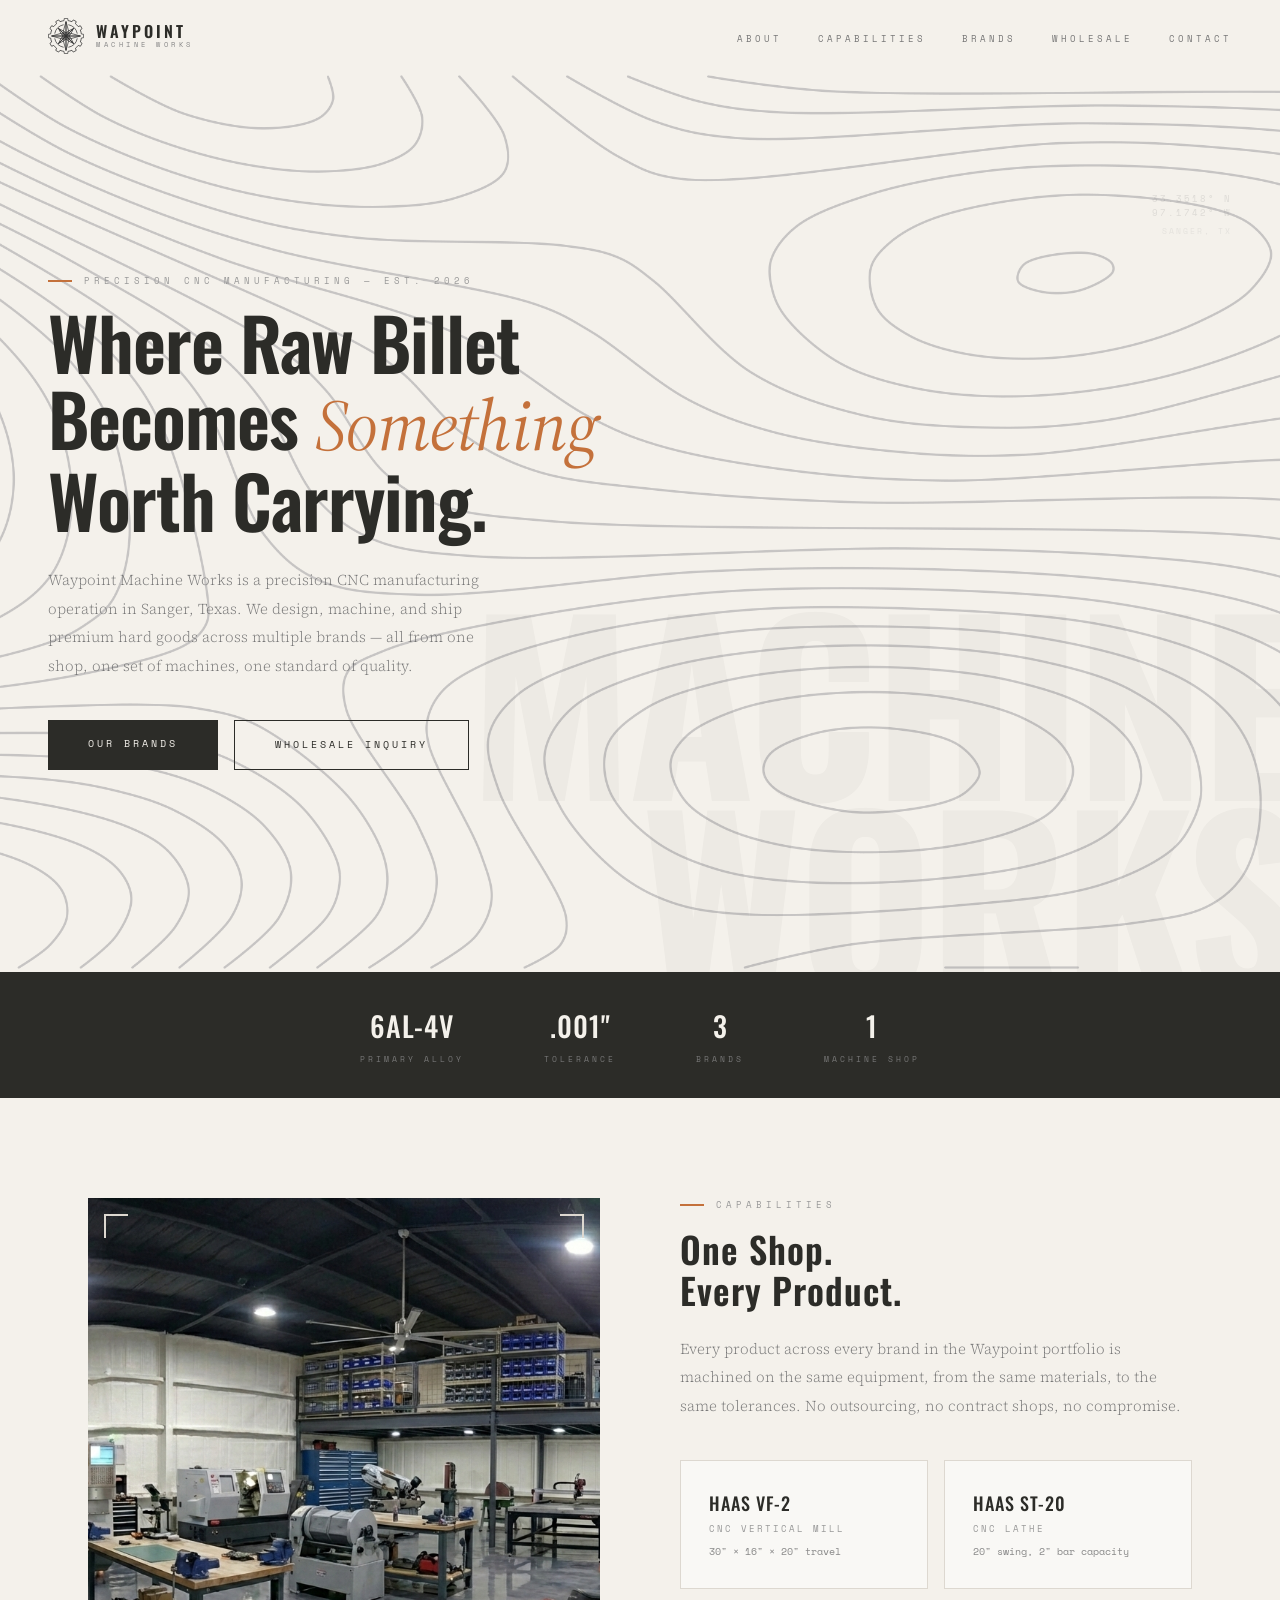
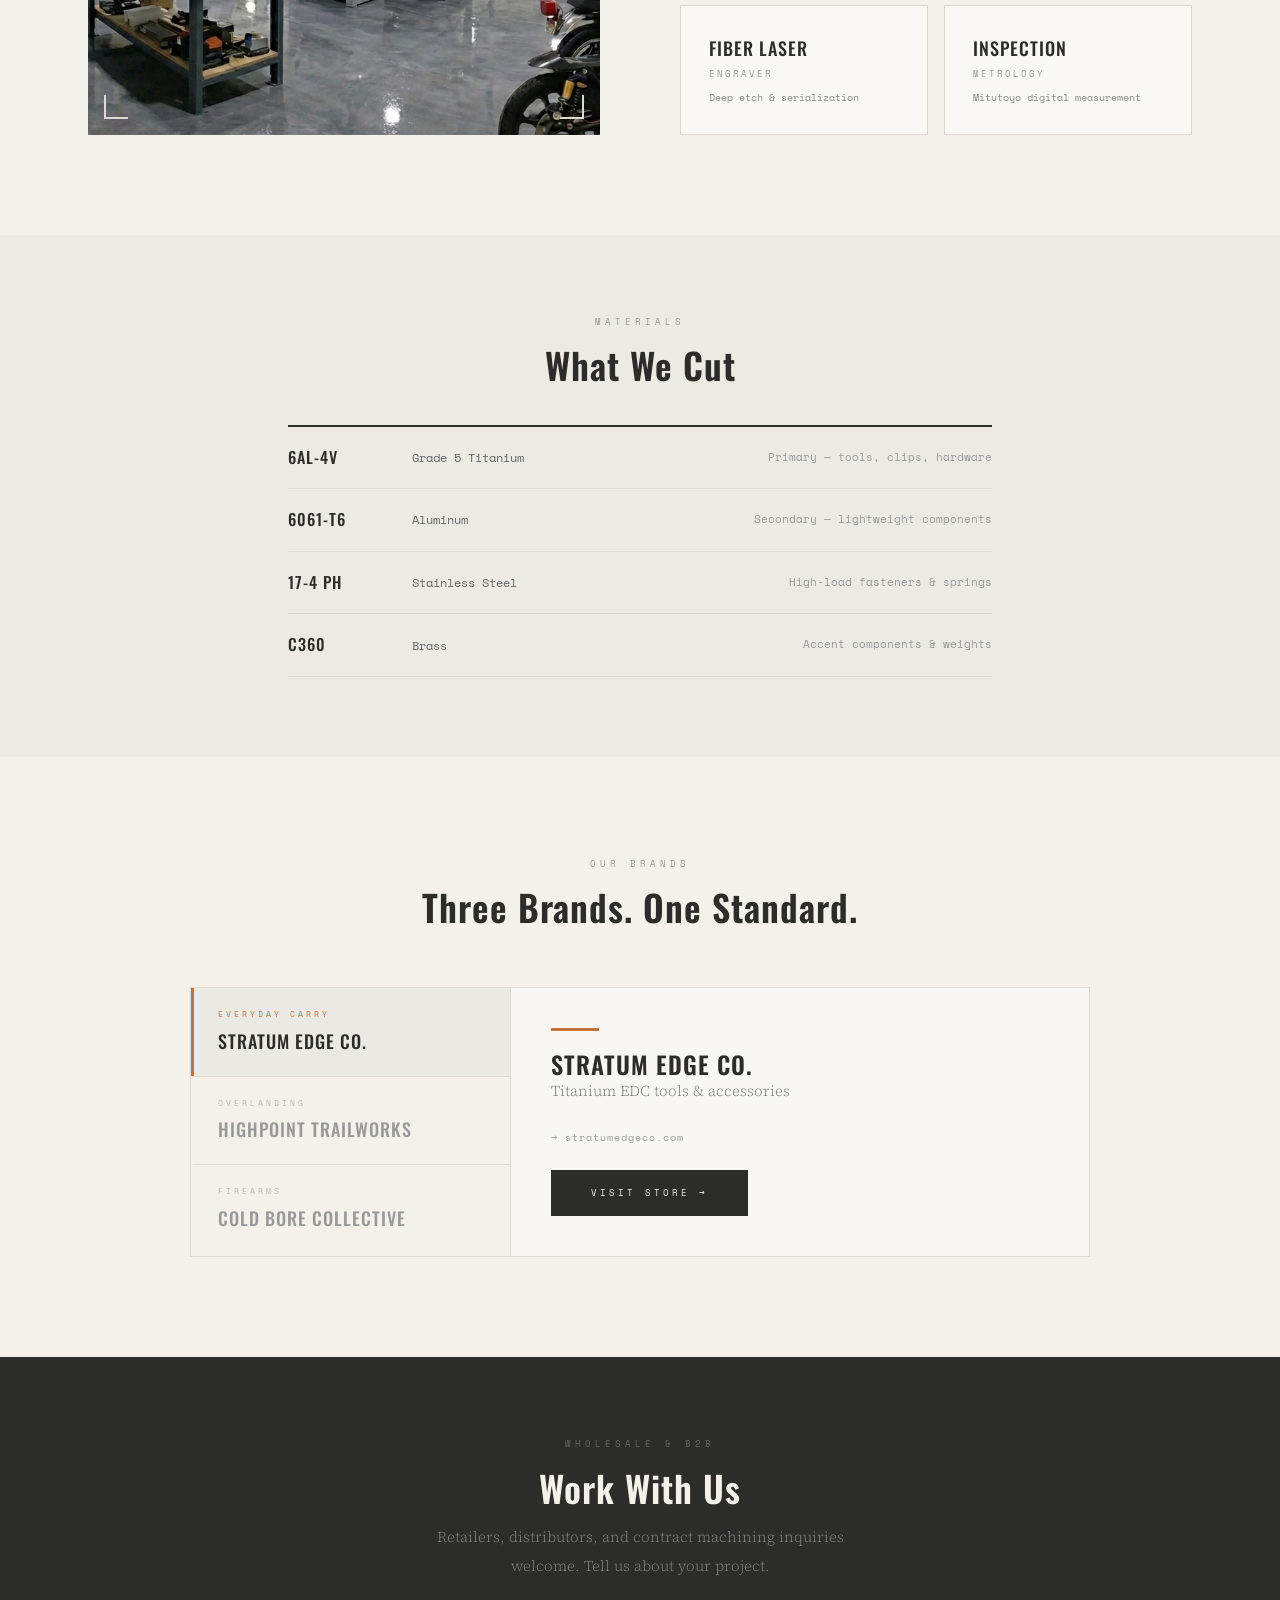
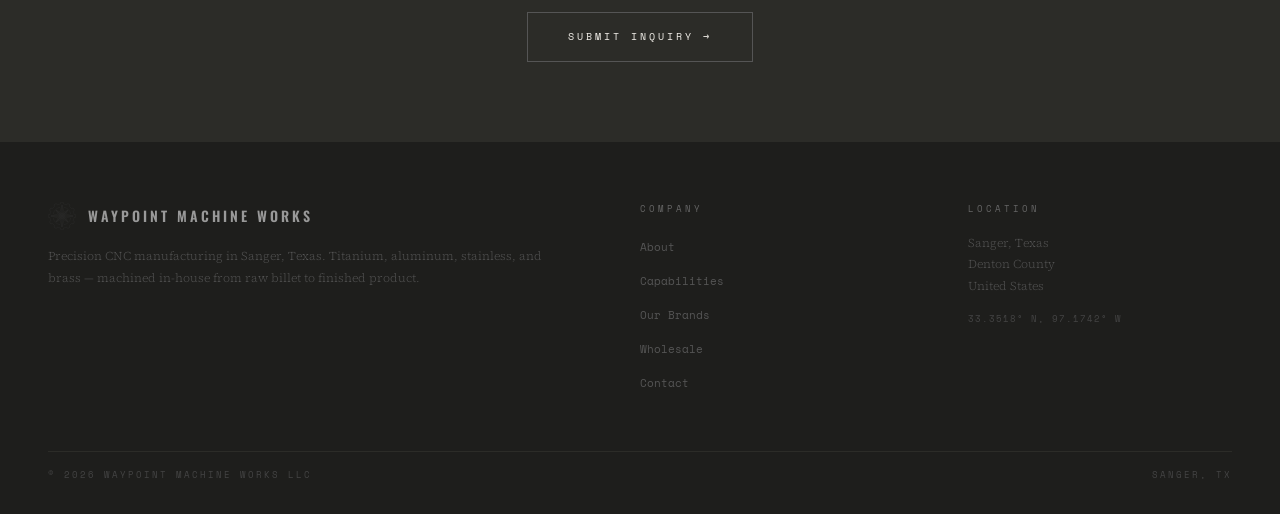
==== commit ec8bf219: "Wire real assets: Waypoint logo, portrait, shop photo, topo opacity - Replace diamond-W logo with Wa" ====
--- a/index.html
+++ b/index.html
@@ -50,7 +50,7 @@
     <!-- Header -->
     <header class="site-header" id="site-header">
       <a href="/" class="site-logo">
-        <div class="logo-diamond"><span>W</span></div>
+        <img src="img/Waypoint-SVG.svg" alt="Waypoint Machine Works" class="logo-icon">
         <div class="logo-text">
           <span class="logo-text__primary">WAYPOINT</span>
           <span class="logo-text__secondary">MACHINE WORKS</span>
@@ -135,16 +135,13 @@
       <section class="section">
         <div class="container">
           <div class="grid grid--2" style="gap: 80px;">
-            <!-- Image placeholder with corner brackets -->
-            <div class="img-placeholder img-placeholder--tall">
+            <!-- Shop image with corner brackets -->
+            <div class="img-placeholder img-placeholder--tall" style="padding: 0; overflow: hidden;">
               <div class="corner corner--tl"></div>
               <div class="corner corner--tr"></div>
               <div class="corner corner--bl"></div>
               <div class="corner corner--br"></div>
-              <div style="text-align: center;">
-                <div class="datum-target" style="margin: 0 auto 16px;"></div>
-                <span class="img-placeholder__label">INSIDE THE SHOP</span>
-              </div>
+              <img src="img/about-shop.jpg" alt="Inside the Waypoint Machine Works shop" style="width: 100%; height: 100%; object-fit: cover; display: block;">
             </div>
 
             <div>
@@ -275,7 +272,7 @@
       <div class="footer-grid">
         <div class="footer-col">
           <div class="footer-logo">
-            <div class="logo-diamond"><span>W</span></div>
+            <img src="img/Waypoint-SVG.svg" alt="Waypoint Machine Works" class="footer-logo-icon">
             <span class="footer-logo__text">WAYPOINT MACHINE WORKS</span>
           </div>
           <p>
--- a/css/variables.css
+++ b/css/variables.css
@@ -11,8 +11,9 @@
   --color-border: #DDD8D0;
   --color-border-light: #E8E4DD;
   --color-white: #FFFFFF;
-  --color-accent: #B87333;
-  --color-accent-hover: #D4944A;
+  --color-accent: #C4713B;
+  --color-accent-hover: #D8854E;
+  --color-accent-muted: rgba(196, 113, 59, 0.15);
 
   /* Brand colors */
   --stratum-color: #B87333;
--- a/css/base.css
+++ b/css/base.css
@@ -8,8 +8,8 @@
 }
 
 ::selection {
-  background: var(--color-bg-dark);
-  color: var(--color-bg);
+  background: var(--color-accent);
+  color: var(--color-white);
 }
 
 /* Headings — Oswald */
@@ -67,8 +67,8 @@
 .section-label::before {
   content: '';
   width: 24px;
-  height: 1px;
-  background: var(--color-border);
+  height: 2px;
+  background: var(--color-accent);
 }
 
 .section-label--accent {
--- a/css/layout.css
+++ b/css/layout.css
@@ -61,6 +61,21 @@
 
 /* Topographic background pattern */
 .topo-bg {
-  background-image: url("data:image/svg+xml,%3Csvg width='200' height='200' xmlns='http://www.w3.org/2000/svg'%3E%3Cpath d='M0 80 Q50 60 100 80 T200 80' fill='none' stroke='%23DDD8D0' stroke-width='0.5'/%3E%3Cpath d='M0 100 Q50 80 100 100 T200 100' fill='none' stroke='%23DDD8D0' stroke-width='0.5'/%3E%3Cpath d='M0 120 Q50 100 100 120 T200 120' fill='none' stroke='%23DDD8D0' stroke-width='0.5'/%3E%3Cpath d='M0 60 Q50 40 100 60 T200 60' fill='none' stroke='%23E8E4DD' stroke-width='0.3'/%3E%3Cpath d='M0 140 Q50 120 100 140 T200 140' fill='none' stroke='%23E8E4DD' stroke-width='0.3'/%3E%3C/svg%3E");
-  background-size: 200px 200px;
+  position: relative;
 }
+
+.topo-bg::before {
+  content: "";
+  position: absolute;
+  inset: 0;
+  background-image: url("../img/topo-bg.png");
+  background-size: cover;
+  background-position: center;
+  background-repeat: no-repeat;
+  opacity: 0.35;
+  pointer-events: none;
+}
+
+.topo-bg > * {
+  position: relative;
+}
--- a/css/components.css
+++ b/css/components.css
@@ -29,30 +29,24 @@
   .site-header { padding: 0 24px; }
 }
 
-/* Logo — diamond W mark + text */
+/* Logo — SVG compass mark + text */
 .site-logo {
   display: flex;
   align-items: center;
   gap: 12px;
 }
 
-.logo-diamond {
-  width: 32px;
-  height: 32px;
-  border: 1.5px solid var(--color-text);
-  transform: rotate(45deg);
-  display: flex;
-  align-items: center;
-  justify-content: center;
+.logo-icon {
+  width: 36px;
+  height: 36px;
   flex-shrink: 0;
 }
 
-.logo-diamond span {
-  font-family: 'Oswald', sans-serif;
-  font-size: 14px;
-  font-weight: 600;
-  transform: rotate(-45deg);
-  color: var(--color-text);
+.footer-logo-icon {
+  width: 28px;
+  height: 28px;
+  flex-shrink: 0;
+  opacity: 0.5;
 }
 
 .logo-text {
@@ -93,7 +87,10 @@
   text-transform: uppercase;
 }
 
-.main-nav a:hover,
+.main-nav a:hover {
+  color: var(--color-accent);
+}
+
 .main-nav a.active {
   color: var(--color-text);
 }
@@ -192,10 +189,10 @@
 }
 
 .btn--primary:hover {
-  background: #3D3D38;
-  color: var(--color-bg);
+  background: var(--color-accent);
+  color: var(--color-white);
   transform: translateY(-1px);
-  box-shadow: 0 8px 24px rgba(0,0,0,0.12);
+  box-shadow: 0 8px 24px rgba(196,113,59,0.25);
 }
 
 .btn--ghost {
@@ -205,8 +202,9 @@
 }
 
 .btn--ghost:hover {
-  background: var(--color-bg-dark);
-  color: var(--color-bg);
+  background: var(--color-accent);
+  color: var(--color-white);
+  border-color: var(--color-accent);
 }
 
 .btn--ghost-light {
@@ -216,9 +214,9 @@
 }
 
 .btn--ghost-light:hover {
-  border-color: var(--color-bg);
-  background: rgba(244,241,235,0.05);
-  color: var(--color-bg);
+  border-color: var(--color-accent);
+  background: var(--color-accent);
+  color: var(--color-white);
 }
 
 
@@ -289,7 +287,7 @@
   font-family: 'Source Serif 4', serif;
   font-style: italic;
   font-weight: 400;
-  color: #5C5A54;
+  color: var(--color-accent);
 }
 
 .hero__body {
@@ -342,6 +340,14 @@
   margin-top: 4px;
 }
 
+.stat-bar__value {
+  color: var(--color-bg);
+}
+
+.stat-bar__item:hover .stat-bar__value {
+  color: var(--color-accent-hover);
+}
+
 @media (min-width: 768px) {
   .stat-bar { gap: 80px; }
 }
@@ -434,9 +440,9 @@
 }
 
 .equip-card:hover {
-  border-color: var(--color-text);
+  border-color: var(--color-accent);
   transform: translateY(-3px);
-  box-shadow: 0 12px 32px rgba(0,0,0,0.06);
+  box-shadow: 0 12px 32px rgba(196,113,59,0.08);
   background: var(--color-white);
 }
 
@@ -542,6 +548,7 @@
 
 .brand-tab.active {
   background: rgba(44,44,40,0.04);
+  border-left-color: var(--color-accent);
 }
 
 .brand-tab__category {
@@ -627,7 +634,8 @@
 
 .form-control:focus {
   outline: none;
-  border-color: var(--color-text);
+  border-color: var(--color-accent);
+  box-shadow: 0 0 0 3px var(--color-accent-muted);
 }
 
 .form-control::placeholder {
@@ -722,7 +730,8 @@
 }
 
 .capability-tag:hover {
-  border-color: var(--color-text);
+  border-color: var(--color-accent);
+  color: var(--color-accent);
 }
 
 
@@ -827,16 +836,7 @@
   margin-bottom: 16px;
 }
 
-.footer-logo .logo-diamond {
-  width: 28px;
-  height: 28px;
-  border-color: #555;
-}
-
-.footer-logo .logo-diamond span {
-  font-size: 12px;
-  color: #888;
-}
+/* footer logo icon styles handled by .footer-logo-icon class */
 
 .footer-logo__text {
   font-family: 'Oswald', sans-serif;
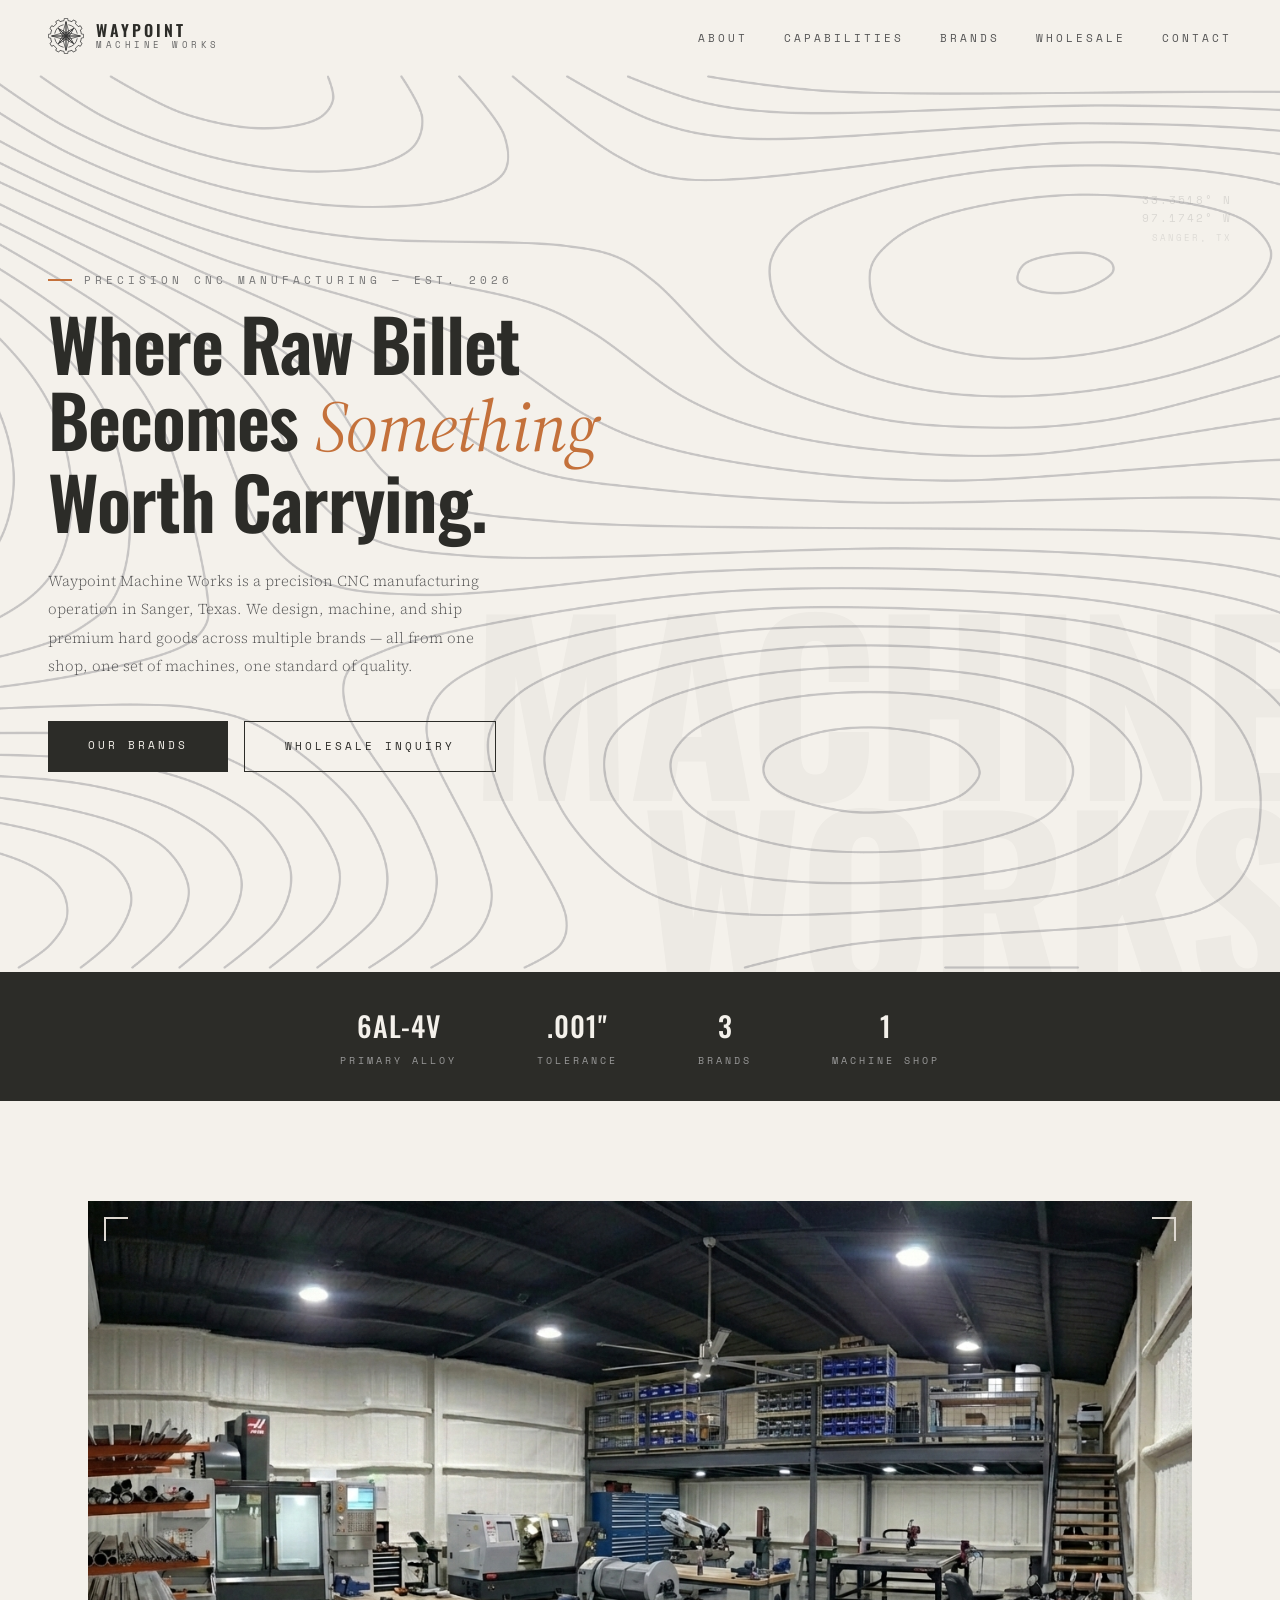
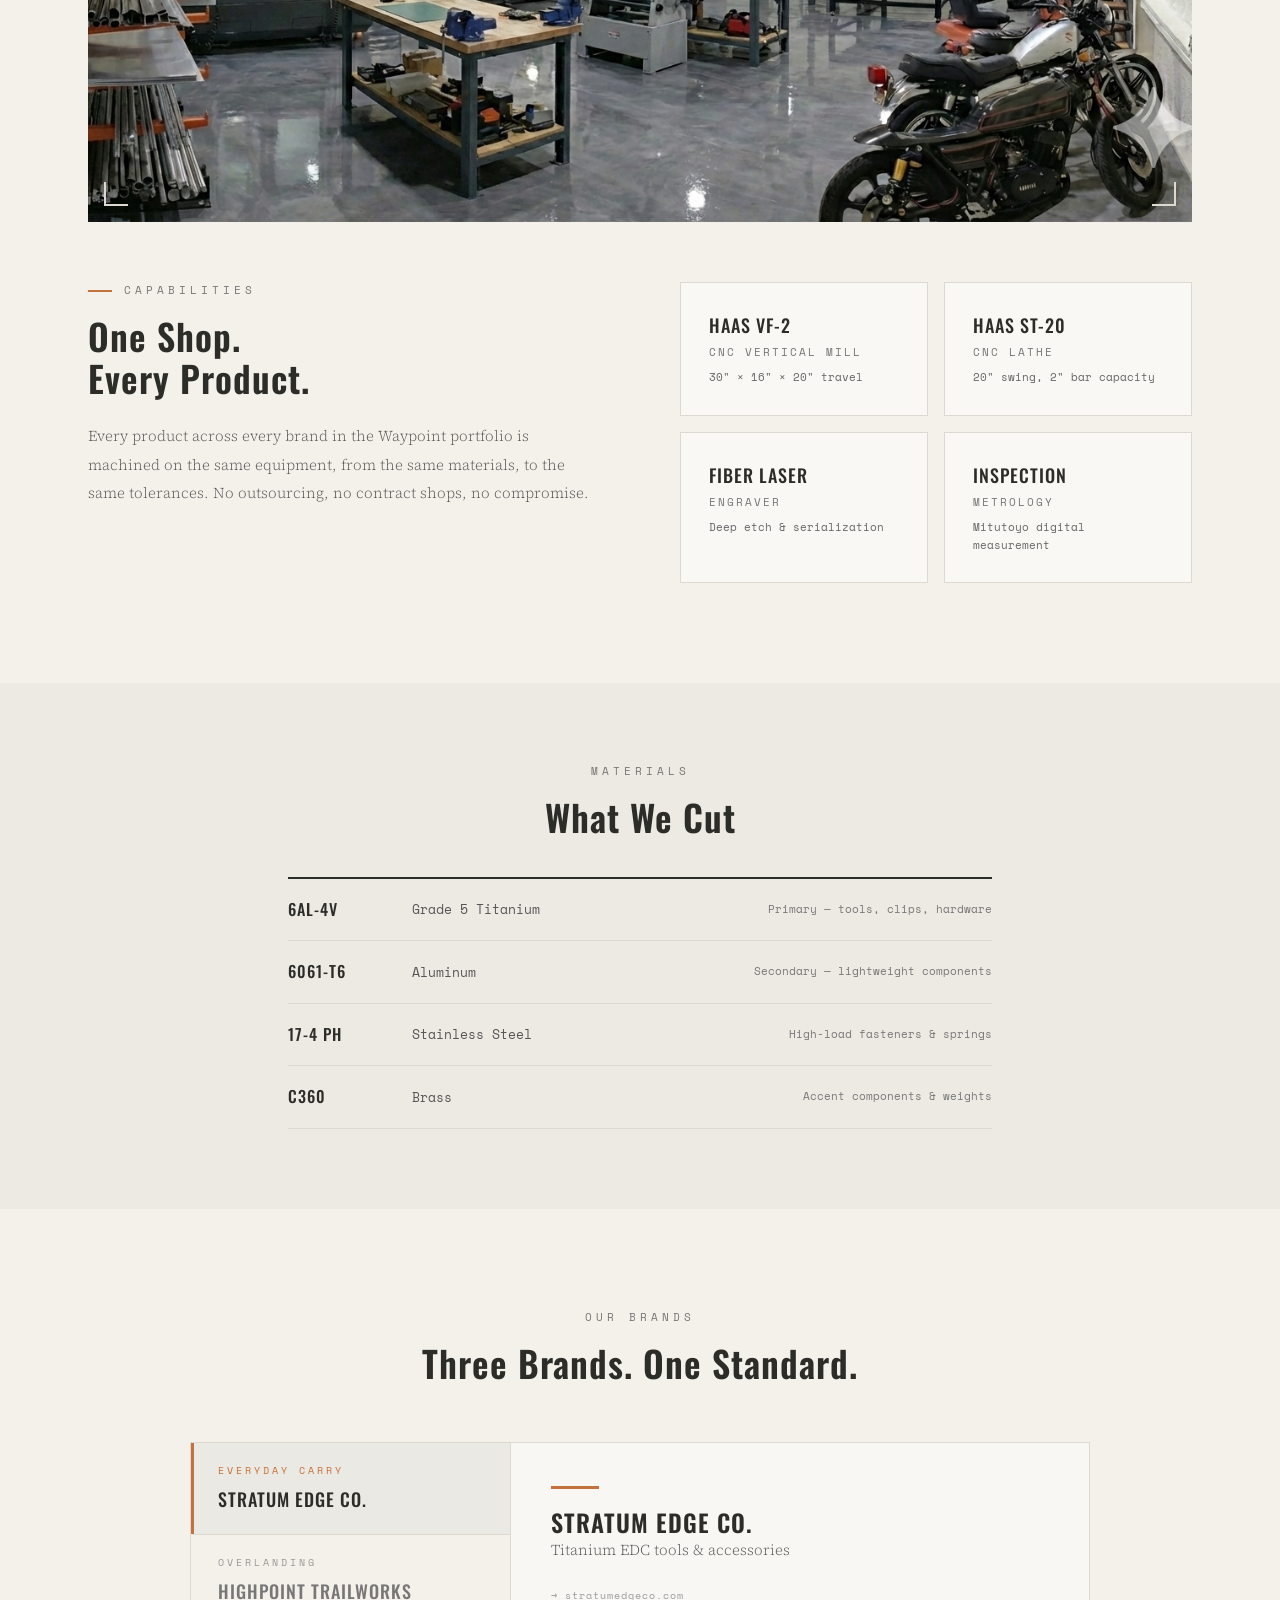
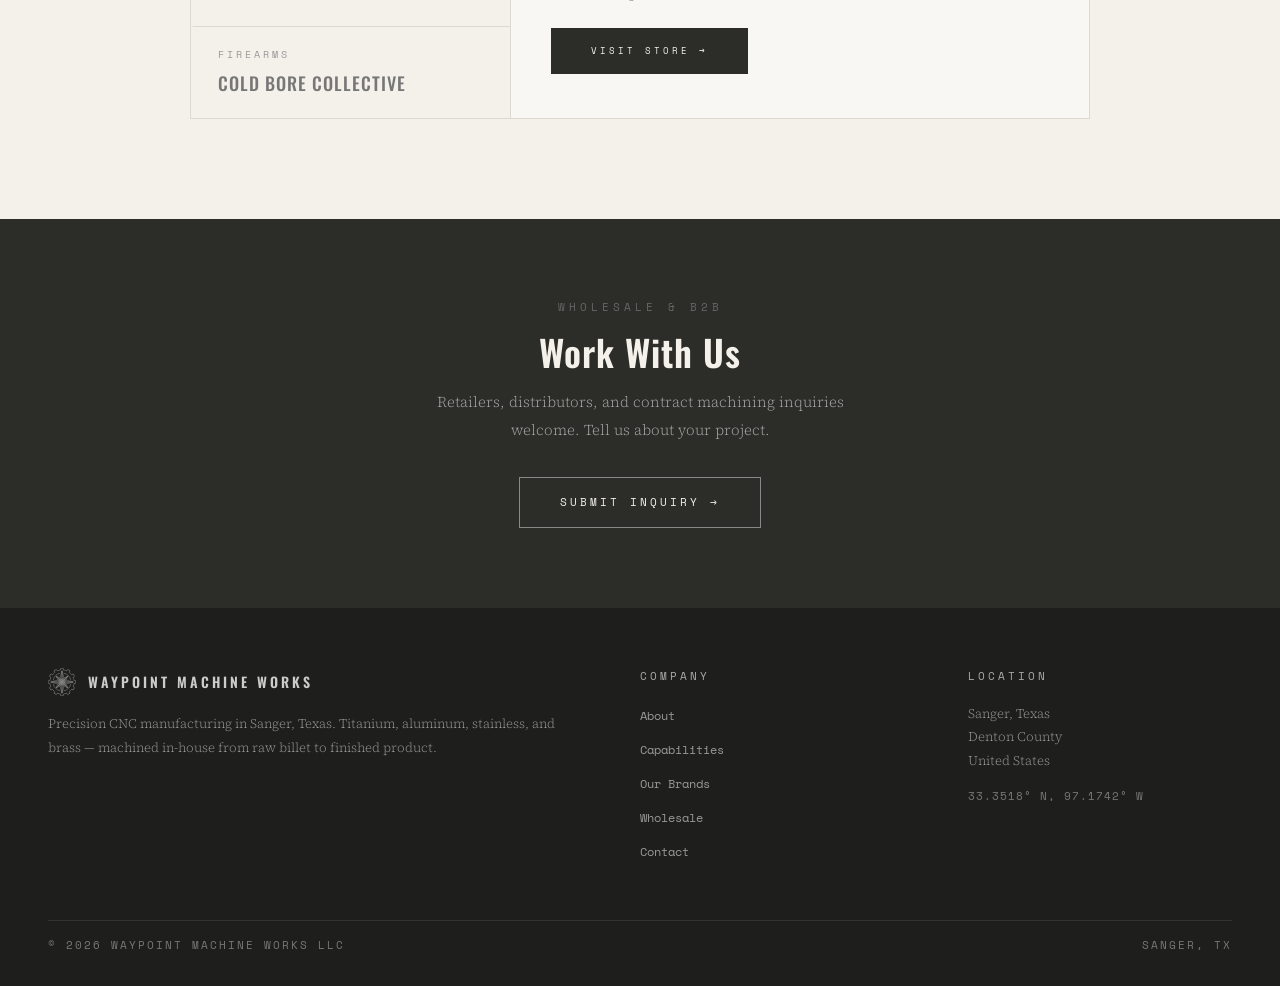
==== commit 4d8ef1cb: "Improve text contrast, footer logo visibility, and shop image layout Accessibility & contrast fixes:" ====
--- a/index.html
+++ b/index.html
@@ -134,16 +134,16 @@
       <!-- Capabilities Preview -->
       <section class="section">
         <div class="container">
+          <!-- Shop image — full width landscape -->
+          <div class="img-placeholder" style="padding: 0; overflow: hidden; min-height: auto; aspect-ratio: 16 / 9; margin-bottom: 60px;">
+            <div class="corner corner--tl"></div>
+            <div class="corner corner--tr"></div>
+            <div class="corner corner--bl"></div>
+            <div class="corner corner--br"></div>
+            <img src="img/about-shop.jpg" alt="Inside the Waypoint Machine Works shop" style="width: 100%; height: 100%; object-fit: cover; display: block;">
+          </div>
+
           <div class="grid grid--2" style="gap: 80px;">
-            <!-- Shop image with corner brackets -->
-            <div class="img-placeholder img-placeholder--tall" style="padding: 0; overflow: hidden;">
-              <div class="corner corner--tl"></div>
-              <div class="corner corner--tr"></div>
-              <div class="corner corner--bl"></div>
-              <div class="corner corner--br"></div>
-              <img src="img/about-shop.jpg" alt="Inside the Waypoint Machine Works shop" style="width: 100%; height: 100%; object-fit: cover; display: block;">
-            </div>
-
             <div>
               <div class="section-label">CAPABILITIES</div>
               <h2 style="margin-bottom: 24px; line-height: 1.15;">
@@ -155,28 +155,28 @@
                 to the same tolerances. No outsourcing, no contract shops,
                 no compromise.
               </p>
-
-              <div class="grid grid--2" style="gap: 16px;">
-                <div class="equip-card">
-                  <div class="equip-card__name">HAAS VF-2</div>
-                  <div class="equip-card__type">CNC Vertical Mill</div>
-                  <div class="equip-card__spec">30" &times; 16" &times; 20" travel</div>
-                </div>
-                <div class="equip-card">
-                  <div class="equip-card__name">HAAS ST-20</div>
-                  <div class="equip-card__type">CNC Lathe</div>
-                  <div class="equip-card__spec">20" swing, 2" bar capacity</div>
-                </div>
-                <div class="equip-card">
-                  <div class="equip-card__name">FIBER LASER</div>
-                  <div class="equip-card__type">Engraver</div>
-                  <div class="equip-card__spec">Deep etch &amp; serialization</div>
-                </div>
-                <div class="equip-card">
-                  <div class="equip-card__name">INSPECTION</div>
-                  <div class="equip-card__type">Metrology</div>
-                  <div class="equip-card__spec">Mitutoyo digital measurement</div>
-                </div>
+            </div>
+
+            <div class="grid grid--2" style="gap: 16px;">
+              <div class="equip-card">
+                <div class="equip-card__name">HAAS VF-2</div>
+                <div class="equip-card__type">CNC Vertical Mill</div>
+                <div class="equip-card__spec">30" &times; 16" &times; 20" travel</div>
+              </div>
+              <div class="equip-card">
+                <div class="equip-card__name">HAAS ST-20</div>
+                <div class="equip-card__type">CNC Lathe</div>
+                <div class="equip-card__spec">20" swing, 2" bar capacity</div>
+              </div>
+              <div class="equip-card">
+                <div class="equip-card__name">FIBER LASER</div>
+                <div class="equip-card__type">Engraver</div>
+                <div class="equip-card__spec">Deep etch &amp; serialization</div>
+              </div>
+              <div class="equip-card">
+                <div class="equip-card__name">INSPECTION</div>
+                <div class="equip-card__type">Metrology</div>
+                <div class="equip-card__spec">Mitutoyo digital measurement</div>
               </div>
             </div>
           </div>
--- a/css/variables.css
+++ b/css/variables.css
@@ -5,9 +5,9 @@
   --color-bg-dark: #2C2C28;
   --color-bg-footer: #1E1E1C;
   --color-text: #2C2C28;
-  --color-text-light: #777;
-  --color-text-muted: #999;
-  --color-text-faint: #BBB;
+  --color-text-light: #555;
+  --color-text-muted: #777;
+  --color-text-faint: #999;
   --color-border: #DDD8D0;
   --color-border-light: #E8E4DD;
   --color-white: #FFFFFF;
@@ -29,8 +29,8 @@
   --space-2xl: 8rem;
 
   /* Type scale */
-  --text-xs: 0.5625rem;   /* 9px */
-  --text-sm: 0.6875rem;   /* 11px */
+  --text-xs: 0.6875rem;   /* 11px */
+  --text-sm: 0.8125rem;   /* 13px */
   --text-base: 0.9375rem; /* 15px */
   --text-lg: 1.125rem;    /* 18px */
   --text-xl: 1.5rem;      /* 24px */
--- a/css/layout.css
+++ b/css/layout.css
@@ -28,7 +28,7 @@
   color: var(--color-bg);
 }
 .section--dark h2, .section--dark h3 { color: var(--color-bg); }
-.section--dark p { color: #888; }
+.section--dark p { color: #aaa; }
 
 .section--alt { background-color: var(--color-bg-alt); }
 
--- a/css/components.css
+++ b/css/components.css
@@ -46,7 +46,8 @@
   width: 28px;
   height: 28px;
   flex-shrink: 0;
-  opacity: 0.5;
+  filter: invert(1);
+  opacity: 0.6;
 }
 
 .logo-text {
@@ -64,9 +65,9 @@
 }
 
 .logo-text__secondary {
-  font-size: 7px;
+  font-size: 9px;
   letter-spacing: 3.5px;
-  color: #888;
+  color: #666;
   line-height: 1;
   margin-top: 2px;
 }
@@ -173,7 +174,7 @@
 .btn {
   display: inline-block;
   font-family: 'Space Mono', monospace;
-  font-size: 10px;
+  font-size: 11px;
   letter-spacing: 3px;
   text-transform: uppercase;
   padding: 16px 40px;
@@ -210,7 +211,7 @@
 .btn--ghost-light {
   background: transparent;
   color: var(--color-bg);
-  border: 1.5px solid #555;
+  border: 1.5px solid #888;
 }
 
 .btn--ghost-light:hover {
@@ -261,13 +262,13 @@
   display: block;
   font-size: var(--text-xs);
   letter-spacing: 2px;
+  color: #777;
+}
+
+.hero__coords span:last-child {
+  font-size: 9px;
+  letter-spacing: 2px;
   color: #888;
-}
-
-.hero__coords span:last-child {
-  font-size: 8px;
-  letter-spacing: 2px;
-  color: #aaa;
   margin-top: 4px;
 }
 
@@ -334,9 +335,9 @@
 }
 
 .stat-bar__label {
-  font-size: 8px;
-  letter-spacing: 3px;
-  color: #777;
+  font-size: 10px;
+  letter-spacing: 3px;
+  color: #999;
   margin-top: 4px;
 }
 
@@ -463,8 +464,8 @@
 }
 
 .equip-card__spec {
-  font-size: 10px;
-  color: #888;
+  font-size: 11px;
+  color: #666;
 }
 
 
@@ -494,8 +495,8 @@
 }
 
 .data-table__name {
-  font-size: 12px;
-  color: #666;
+  font-size: 13px;
+  color: #555;
 }
 
 .data-table__use {
@@ -552,7 +553,7 @@
 }
 
 .brand-tab__category {
-  font-size: 8px;
+  font-size: 10px;
   letter-spacing: 3px;
   color: var(--color-text-faint);
   margin-bottom: 6px;
@@ -749,7 +750,7 @@
 }
 
 .callout--dark h2 { color: var(--color-bg); }
-.callout--dark p { color: #888; }
+.callout--dark p { color: #aaa; }
 
 
 /* ========================================
@@ -790,7 +791,7 @@
 .site-footer {
   padding: 60px 48px 32px;
   background: var(--color-bg-footer);
-  color: #555;
+  color: #999;
 }
 
 .footer-grid {
@@ -807,22 +808,22 @@
 .footer-col__title {
   font-size: var(--text-xs);
   letter-spacing: 3px;
-  color: #666;
+  color: #aaa;
   margin-bottom: 16px;
   text-transform: uppercase;
 }
 
 .footer-col p {
+  font-size: 13px;
+  color: #999;
+  line-height: 1.8;
+}
+
+.footer-col ul li { margin-bottom: 10px; }
+
+.footer-col a {
   font-size: 12px;
-  color: #555;
-  line-height: 1.8;
-}
-
-.footer-col ul li { margin-bottom: 10px; }
-
-.footer-col a {
-  font-size: 11px;
-  color: #555;
+  color: #999;
   transition: color var(--transition-fast);
 }
 
@@ -843,18 +844,18 @@
   font-size: 14px;
   font-weight: 600;
   letter-spacing: 3px;
-  color: #999;
+  color: #ccc;
 }
 
 .footer-col .coords {
   font-size: var(--text-xs);
-  color: #444;
+  color: #777;
   letter-spacing: 1px;
   margin-top: 12px;
 }
 
 .footer-bottom {
-  border-top: 1px solid #2C2C28;
+  border-top: 1px solid #333;
   padding-top: 16px;
   display: flex;
   justify-content: space-between;
@@ -864,7 +865,7 @@
 
 .footer-bottom span {
   font-size: var(--text-xs);
-  color: #444;
+  color: #777;
   letter-spacing: 2px;
 }
 
@@ -909,7 +910,7 @@
   display: block;
   font-size: var(--text-xs);
   letter-spacing: 2px;
-  color: #888;
+  color: #777;
 }
 
 @media (max-width: 768px) {
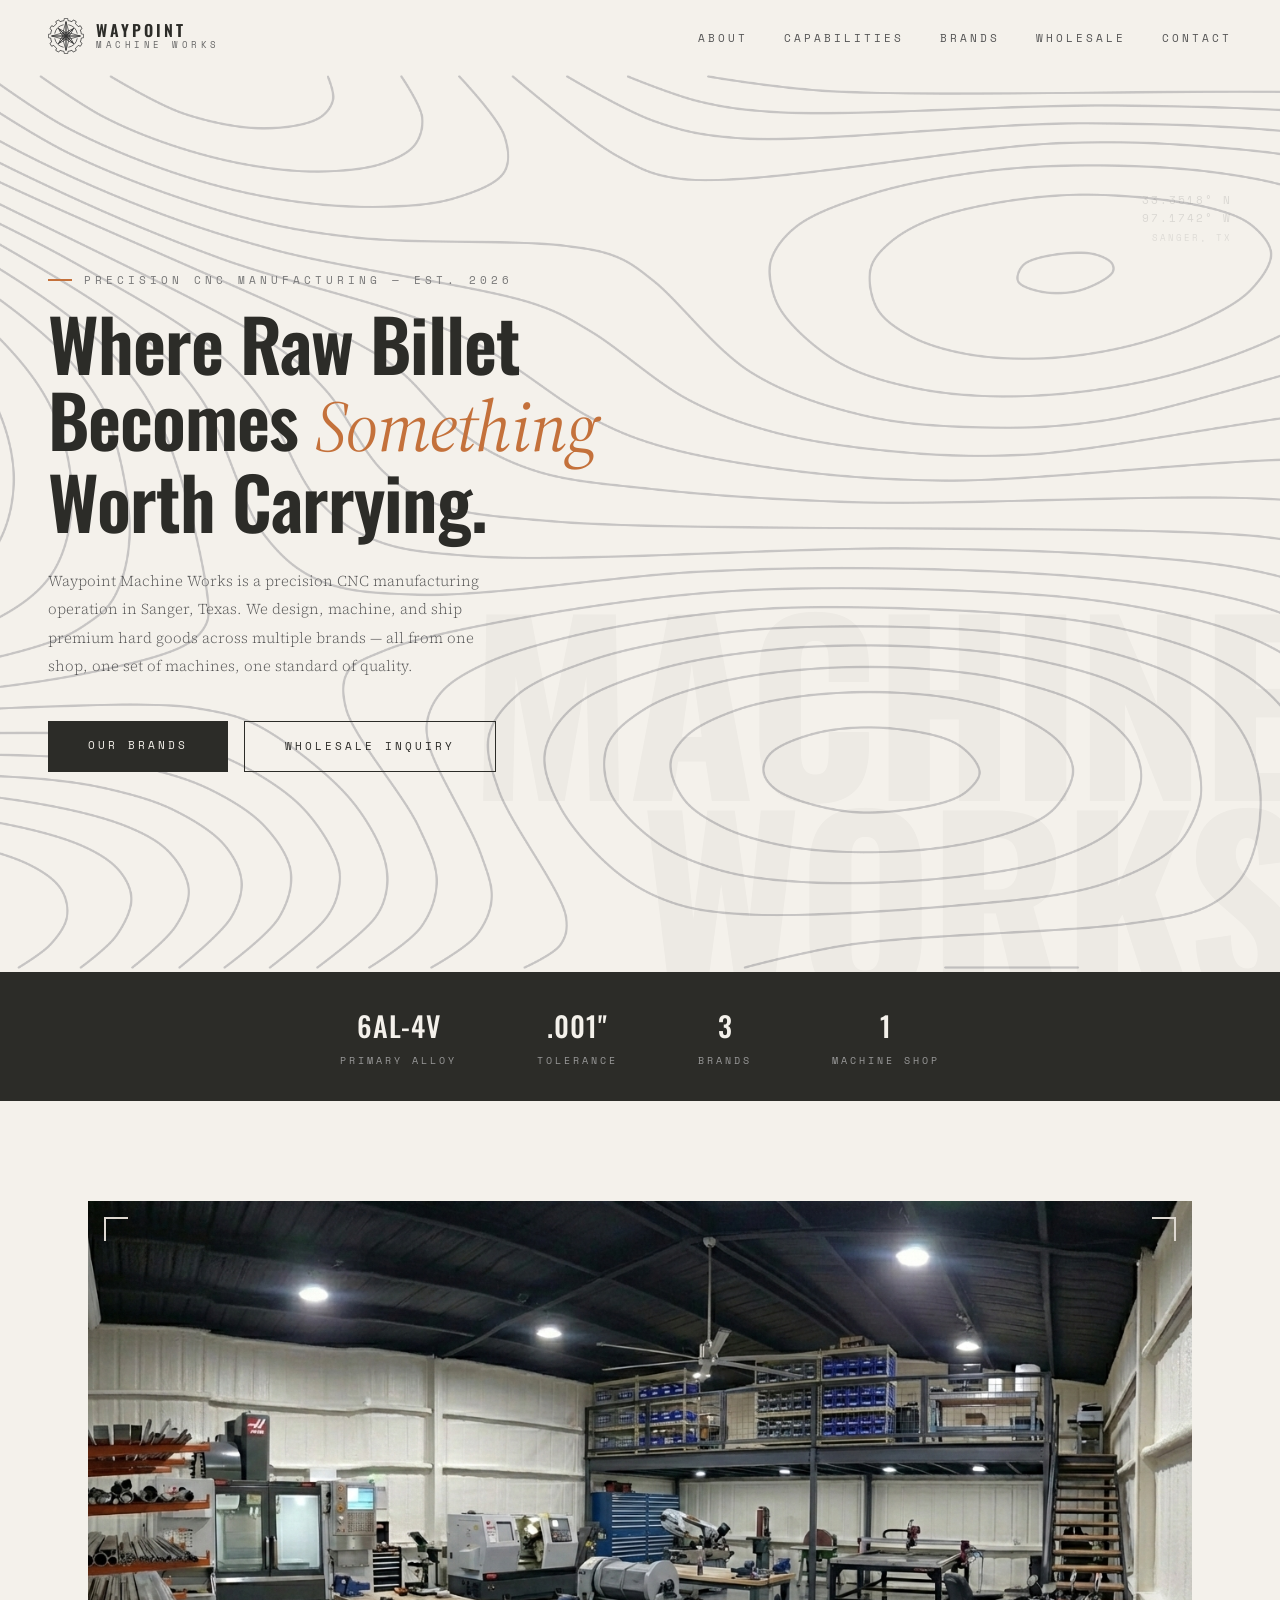
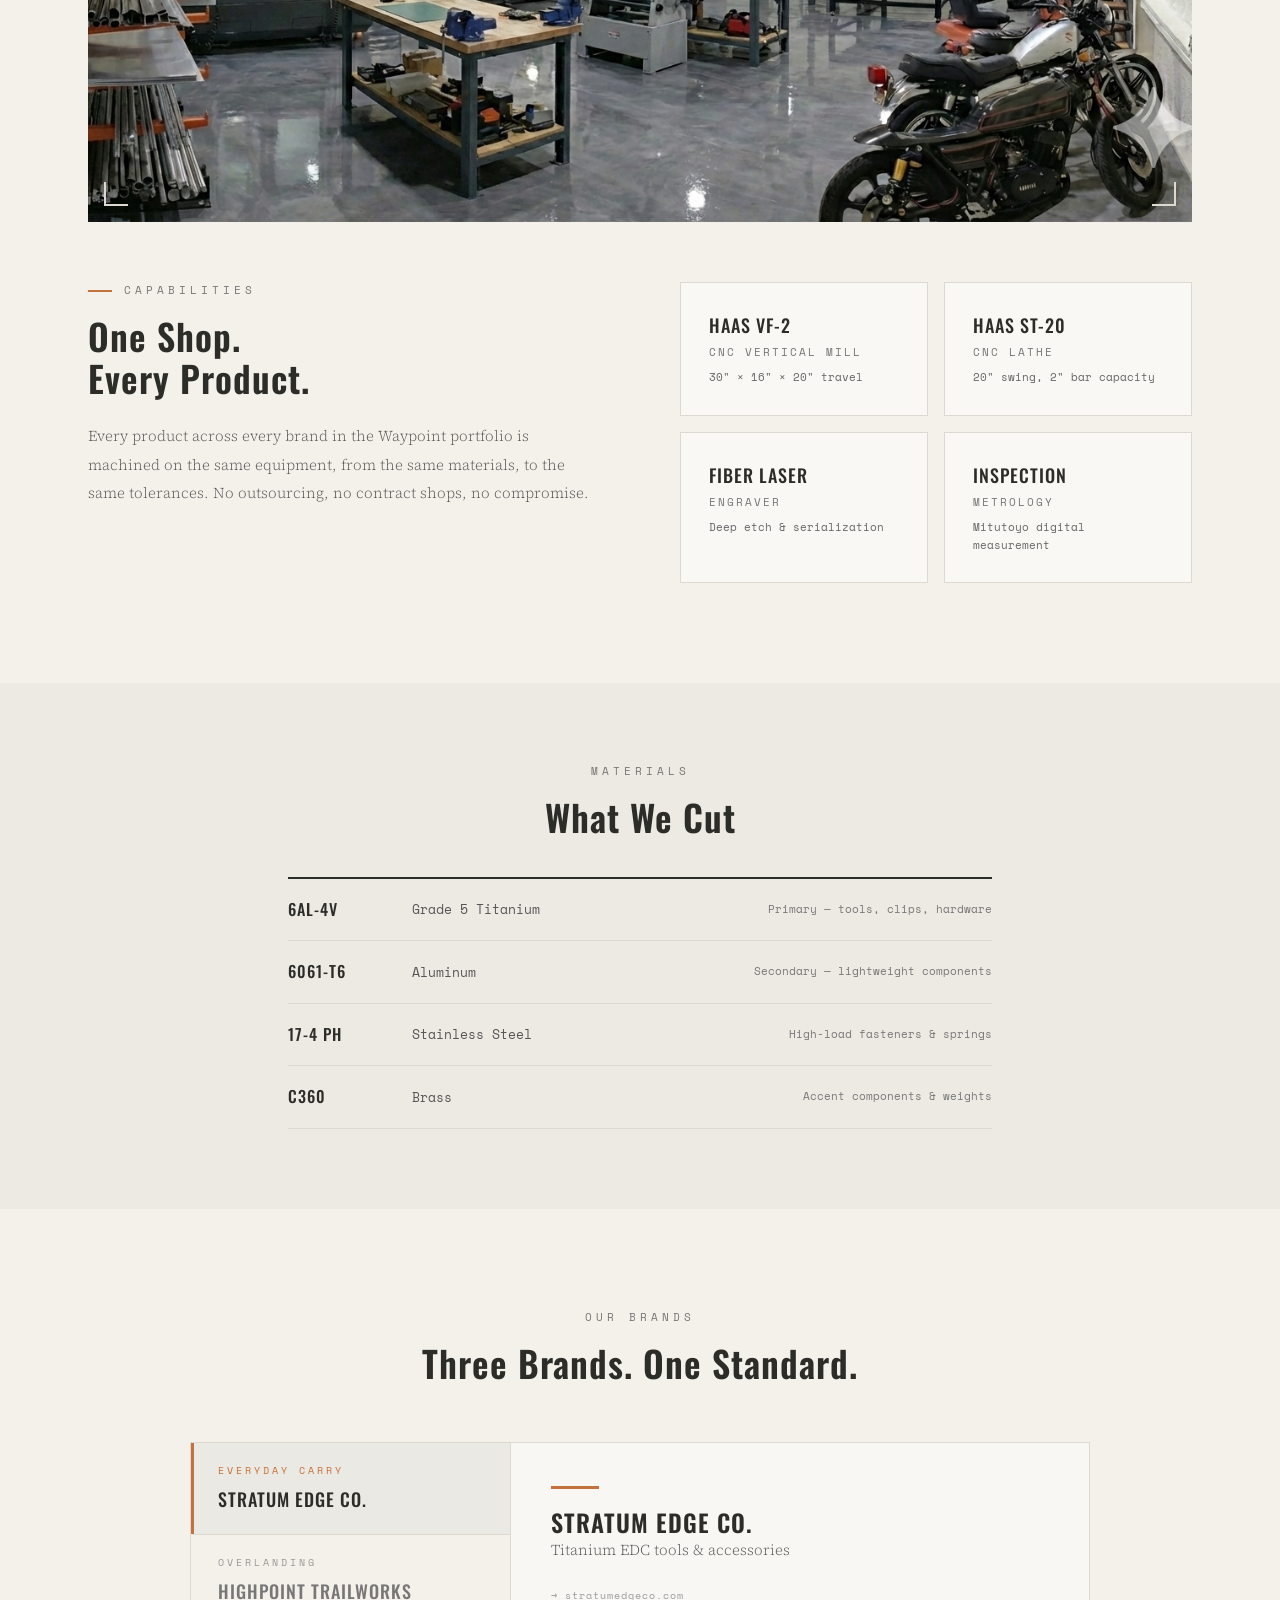
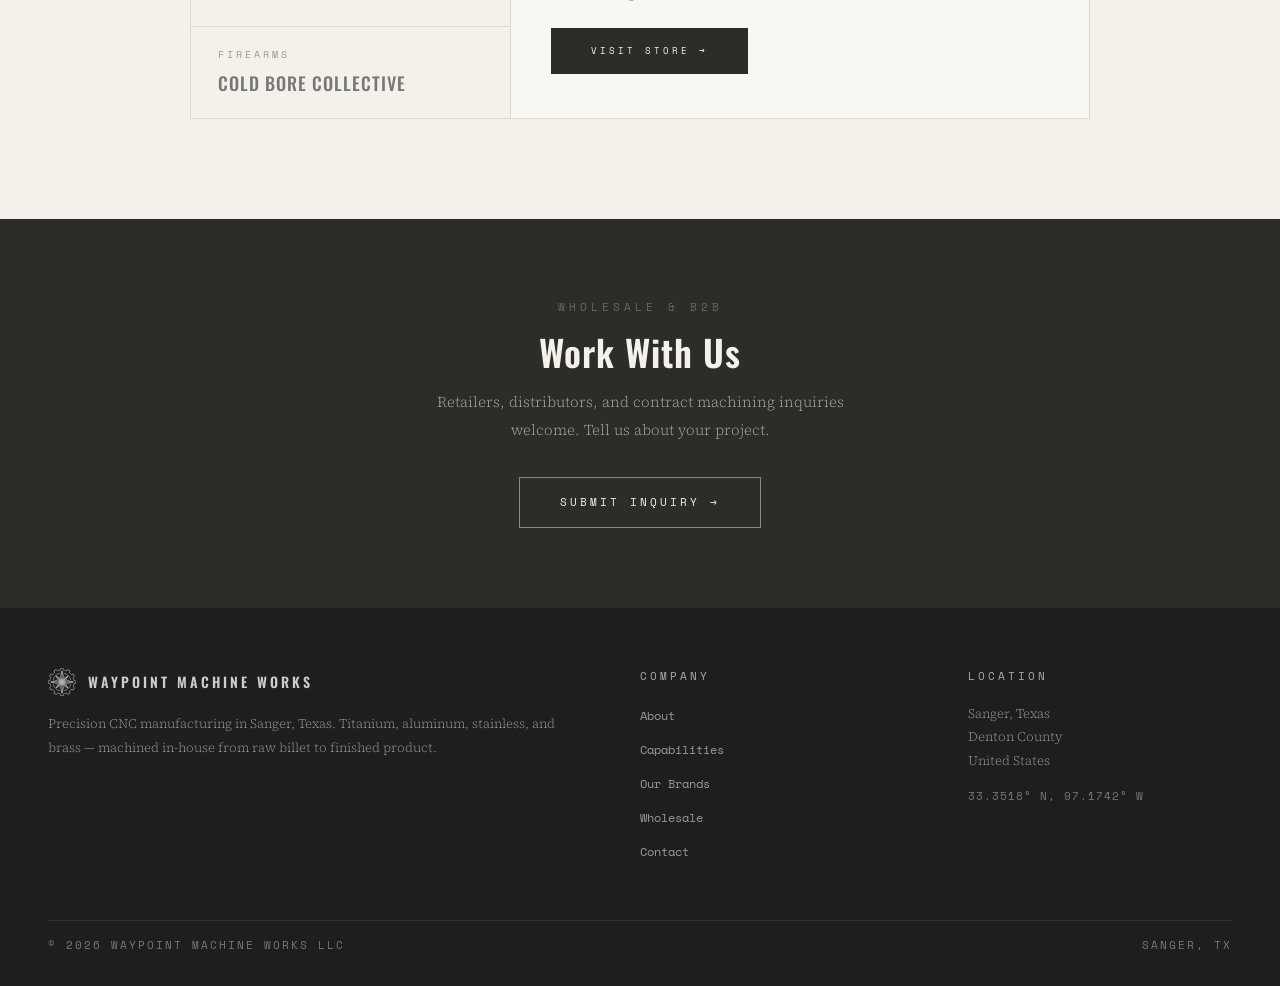
==== commit 6cf69982: "Fix logo links, wire all brand/product images, remove shop dimensions - Change logo href from "/" to" ====
--- a/index.html
+++ b/index.html
@@ -49,7 +49,7 @@
 
     <!-- Header -->
     <header class="site-header" id="site-header">
-      <a href="/" class="site-logo">
+      <a href="index.html" class="site-logo">
         <img src="img/Waypoint-SVG.svg" alt="Waypoint Machine Works" class="logo-icon">
         <div class="logo-text">
           <span class="logo-text__primary">WAYPOINT</span>
--- a/css/components.css
+++ b/css/components.css
@@ -46,8 +46,8 @@
   width: 28px;
   height: 28px;
   flex-shrink: 0;
-  filter: invert(1);
-  opacity: 0.6;
+  filter: invert(1) brightness(2);
+  opacity: 0.7;
 }
 
 .logo-text {
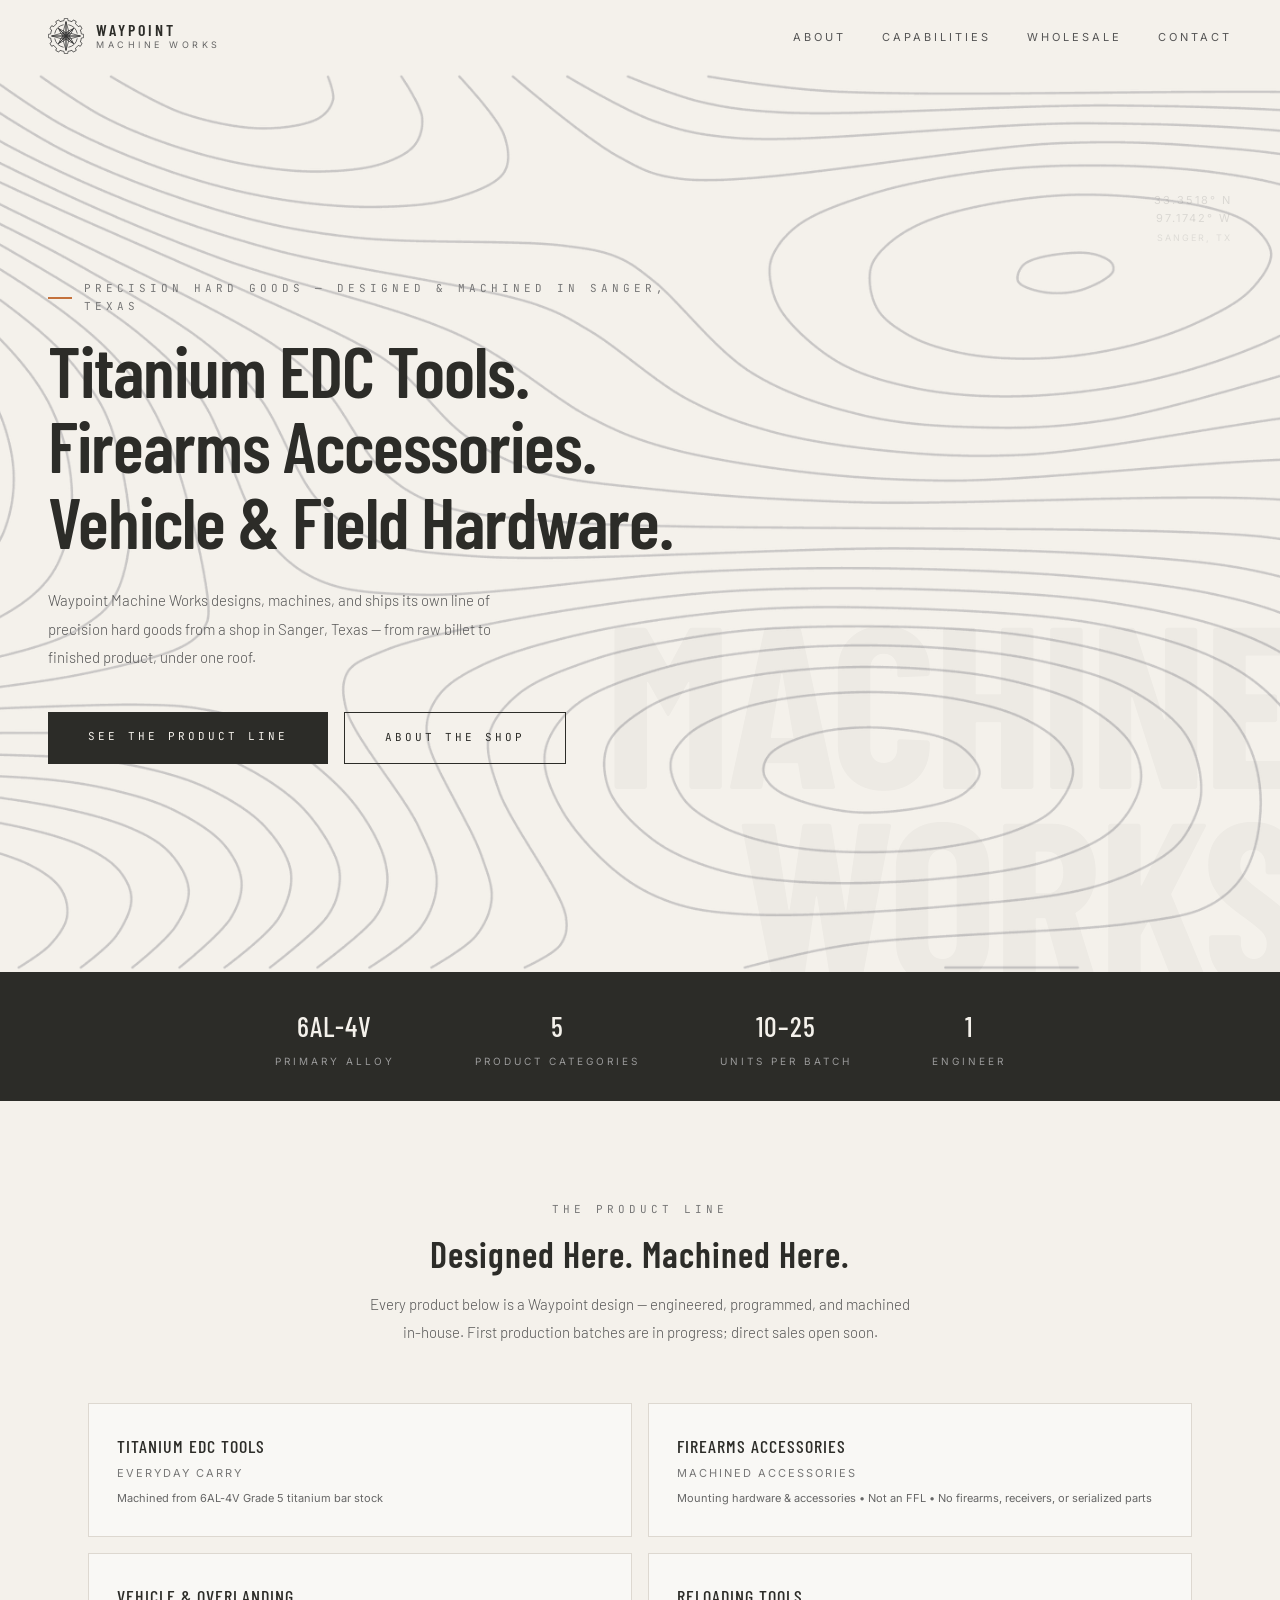
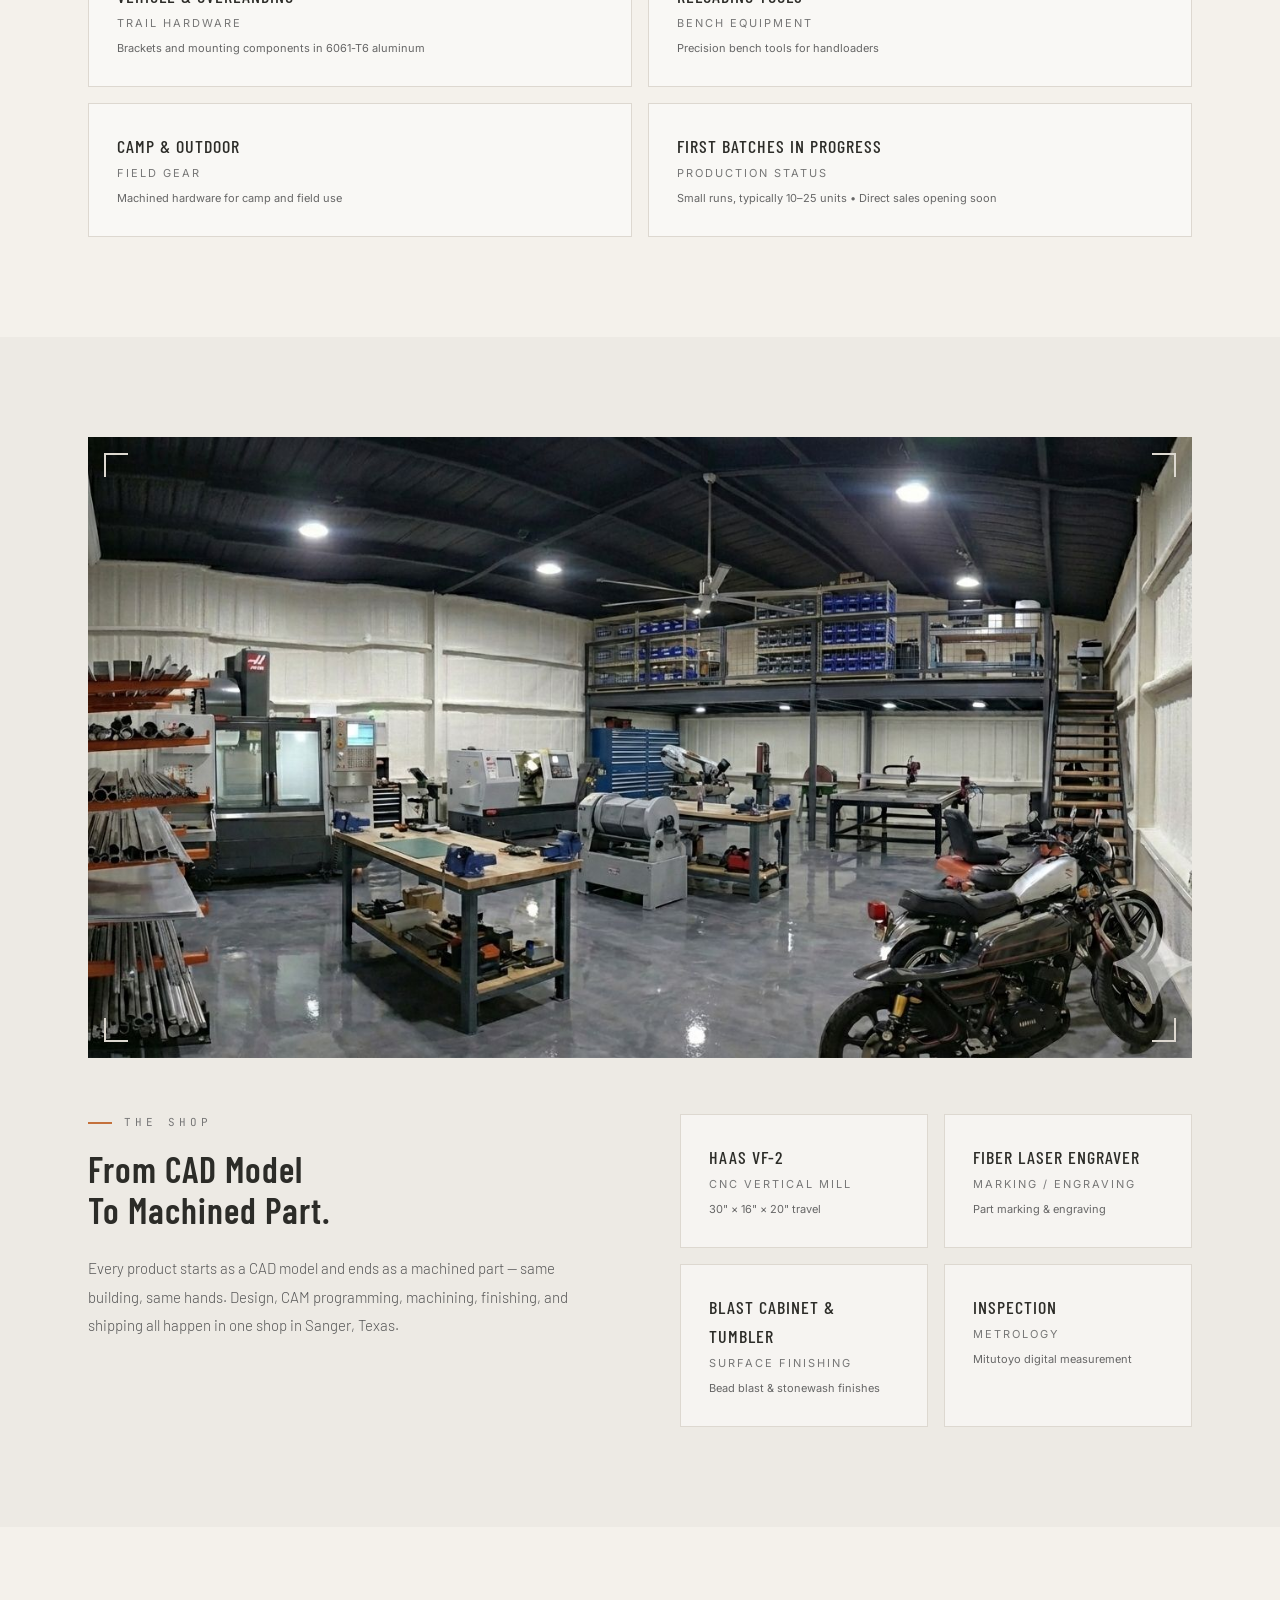
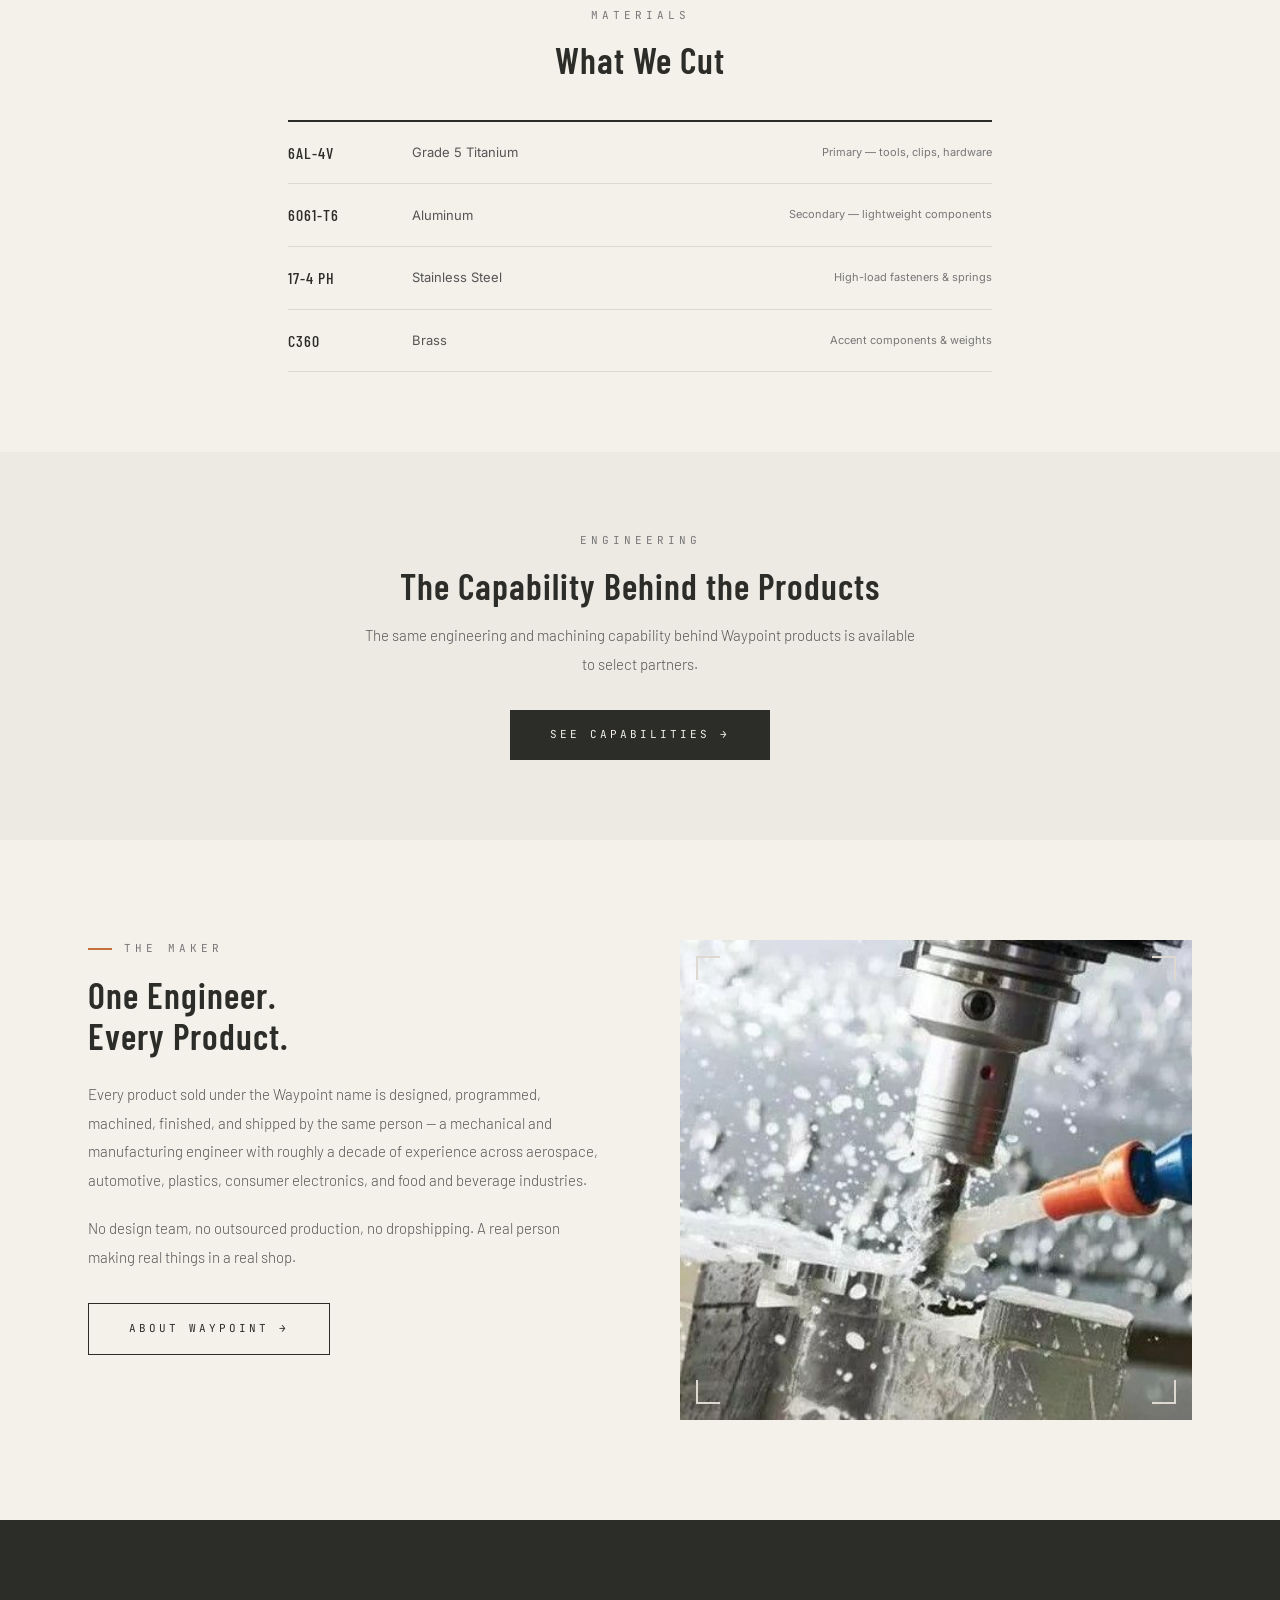
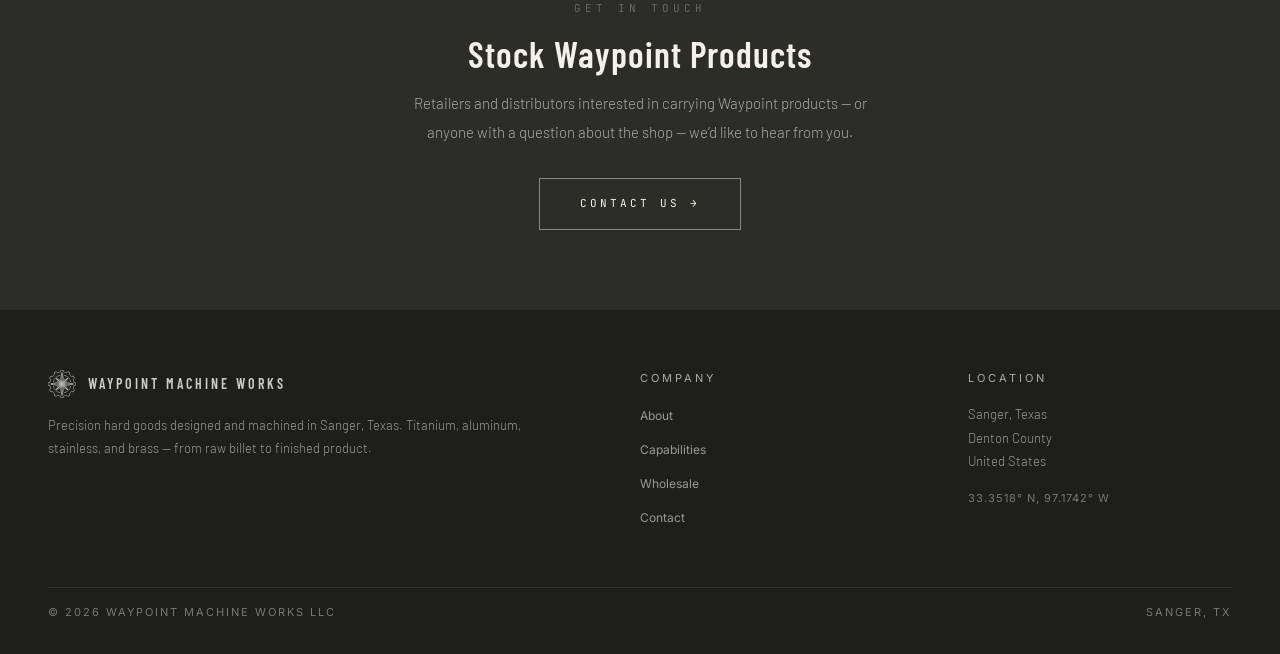
==== commit 509345e5: "Rebuild interim landing site per LANDING_SITE_AUDIT_v1 Product-first repositioning (Lens A): - Homep" ====
--- a/index.html
+++ b/index.html
@@ -3,18 +3,18 @@
 <head>
   <meta charset="UTF-8">
   <meta name="viewport" content="width=device-width, initial-scale=1.0">
-  <title>Waypoint Machine Works | Precision CNC Manufacturing — Sanger, Texas</title>
-  <meta name="description" content="Waypoint Machine Works is a precision CNC manufacturing company in Sanger, Texas. Grade 5 titanium, aluminum, and stainless steel machining for five consumer brands.">
+  <title>Waypoint Machine Works | Precision Hard Goods, Designed &amp; Machined in Sanger, Texas</title>
+  <meta name="description" content="Waypoint Machine Works designs and machines its own line of precision hard goods — titanium EDC tools, firearms accessories, vehicle and field hardware — in Sanger, Texas.">
   <link rel="canonical" href="https://waypointmachineworks.com/">
-  <meta property="og:title" content="Waypoint Machine Works | Precision CNC Manufacturing">
-  <meta property="og:description" content="Precision CNC manufacturing in Sanger, Texas. Grade 5 titanium, aluminum, and stainless steel machining for five consumer brands.">
+  <meta property="og:title" content="Waypoint Machine Works | Precision Hard Goods, Designed &amp; Machined in Texas">
+  <meta property="og:description" content="Titanium EDC tools, firearms accessories, and vehicle hardware — designed, machined, and shipped from our own shop in Sanger, Texas.">
   <meta property="og:url" content="https://waypointmachineworks.com/">
   <meta property="og:type" content="website">
   <meta property="og:image" content="https://waypointmachineworks.com/img/og-image.jpg">
 
   <link rel="preconnect" href="https://fonts.googleapis.com">
   <link rel="preconnect" href="https://fonts.gstatic.com" crossorigin>
-  <link href="https://fonts.googleapis.com/css2?family=Space+Mono:wght@400;700&family=Oswald:wght@300;400;500;600;700&family=Source+Serif+4:wght@300;400;600&display=swap" rel="stylesheet">
+  <link href="https://fonts.googleapis.com/css2?family=Barlow+Condensed:wght@300;400;500;600;700&family=Barlow:wght@300;400;600&family=Inter:wght@400;500;600&family=JetBrains+Mono:wght@400;700&display=swap" rel="stylesheet">
 
   <link rel="stylesheet" href="css/reset.css">
   <link rel="stylesheet" href="css/variables.css">
@@ -27,9 +27,9 @@
   <script type="application/ld+json">
   {
     "@context": "https://schema.org",
-    "@type": "LocalBusiness",
+    "@type": "Organization",
     "name": "Waypoint Machine Works LLC",
-    "description": "Precision CNC manufacturing company specializing in Grade 5 titanium, aluminum, and stainless steel machining.",
+    "description": "Designer and manufacturer of precision machined hard goods — titanium EDC tools, firearms accessories, and vehicle hardware — made in Sanger, Texas.",
     "url": "https://waypointmachineworks.com",
     "email": "info@waypointmachineworks.com",
     "address": {
@@ -38,9 +38,7 @@
       "addressRegion": "TX",
       "postalCode": "76266",
       "addressCountry": "US"
-    },
-    "areaServed": "US",
-    "priceRange": "$$"
+    }
   }
   </script>
 </head>
@@ -60,7 +58,6 @@
         <ul>
           <li><a href="about.html">About</a></li>
           <li><a href="capabilities.html">Capabilities</a></li>
-          <li><a href="brands.html">Brands</a></li>
           <li><a href="wholesale.html">Wholesale</a></li>
           <li><a href="contact.html">Contact</a></li>
         </ul>
@@ -75,7 +72,6 @@
     <nav class="mobile-nav" aria-label="Mobile navigation">
       <a href="about.html">About</a>
       <a href="capabilities.html">Capabilities</a>
-      <a href="brands.html">Brands</a>
       <a href="wholesale.html">Wholesale</a>
       <a href="contact.html">Contact</a>
     </nav>
@@ -91,22 +87,21 @@
         </div>
         <div class="hero__content">
           <div class="section-label">
-            PRECISION CNC MANUFACTURING &mdash; EST. 2026
+            PRECISION HARD GOODS &mdash; DESIGNED &amp; MACHINED IN SANGER, TEXAS
           </div>
           <h1 class="hero__title">
-            Where Raw Billet<br>
-            Becomes <em>Something</em><br>
-            Worth Carrying.
+            Titanium EDC Tools.<br>
+            Firearms Accessories.<br>
+            Vehicle &amp; Field Hardware.
           </h1>
           <p class="hero__body">
-            Waypoint Machine Works is a precision CNC manufacturing operation
-            in Sanger, Texas. We design, machine, and ship premium hard goods
-            across multiple brands &mdash; all from one shop, one set of machines,
-            one standard of quality.
+            Waypoint Machine Works designs, machines, and ships its own line
+            of precision hard goods from a shop in Sanger, Texas &mdash; from
+            raw billet to finished product, under one roof.
           </p>
           <div class="hero__actions">
-            <a href="brands.html" class="btn btn--primary">Our Brands</a>
-            <a href="wholesale.html" class="btn btn--ghost">Wholesale Inquiry</a>
+            <a href="#products" class="btn btn--primary">See the Product Line</a>
+            <a href="about.html" class="btn btn--ghost">About the Shop</a>
           </div>
         </div>
       </section>
@@ -118,42 +113,90 @@
           <div class="stat-bar__label">PRIMARY ALLOY</div>
         </div>
         <div class="stat-bar__item">
-          <div class="stat-bar__value">.001"</div>
-          <div class="stat-bar__label">TOLERANCE</div>
+          <div class="stat-bar__value">5</div>
+          <div class="stat-bar__label">PRODUCT CATEGORIES</div>
         </div>
         <div class="stat-bar__item">
-          <div class="stat-bar__value">3</div>
-          <div class="stat-bar__label">BRANDS</div>
+          <div class="stat-bar__value">10&ndash;25</div>
+          <div class="stat-bar__label">UNITS PER BATCH</div>
         </div>
         <div class="stat-bar__item">
           <div class="stat-bar__value">1</div>
-          <div class="stat-bar__label">MACHINE SHOP</div>
+          <div class="stat-bar__label">ENGINEER</div>
         </div>
       </div>
 
-      <!-- Capabilities Preview -->
-      <section class="section">
+      <!-- Product Line -->
+      <section class="section" id="products">
+        <div class="container">
+          <div class="text-center" style="margin-bottom: 56px;">
+            <div class="section-label section-label--center">THE PRODUCT LINE</div>
+            <h2>Designed Here. Machined Here.</h2>
+            <p style="max-width: 560px; margin: 16px auto 0;">
+              Every product below is a Waypoint design &mdash; engineered,
+              programmed, and machined in-house. First production batches
+              are in progress; direct sales open soon.
+            </p>
+          </div>
+
+          <div class="grid grid--2" style="gap: 16px;">
+            <div class="equip-card">
+              <div class="equip-card__name">TITANIUM EDC TOOLS</div>
+              <div class="equip-card__type">Everyday Carry</div>
+              <div class="equip-card__spec">Machined from 6AL-4V Grade 5 titanium bar stock</div>
+            </div>
+            <div class="equip-card">
+              <div class="equip-card__name">FIREARMS ACCESSORIES</div>
+              <div class="equip-card__type">Machined Accessories</div>
+              <div class="equip-card__spec">Mounting hardware &amp; accessories &bull; Not an FFL &bull; No firearms, receivers, or serialized parts</div>
+            </div>
+            <div class="equip-card">
+              <div class="equip-card__name">VEHICLE &amp; OVERLANDING</div>
+              <div class="equip-card__type">Trail Hardware</div>
+              <div class="equip-card__spec">Brackets and mounting components in 6061-T6 aluminum</div>
+            </div>
+            <div class="equip-card">
+              <div class="equip-card__name">RELOADING TOOLS</div>
+              <div class="equip-card__type">Bench Equipment</div>
+              <div class="equip-card__spec">Precision bench tools for handloaders</div>
+            </div>
+            <div class="equip-card">
+              <div class="equip-card__name">CAMP &amp; OUTDOOR</div>
+              <div class="equip-card__type">Field Gear</div>
+              <div class="equip-card__spec">Machined hardware for camp and field use</div>
+            </div>
+            <div class="equip-card">
+              <div class="equip-card__name">FIRST BATCHES IN PROGRESS</div>
+              <div class="equip-card__type">Production Status</div>
+              <div class="equip-card__spec">Small runs, typically 10&ndash;25 units &bull; Direct sales opening soon</div>
+            </div>
+          </div>
+        </div>
+      </section>
+
+      <!-- Shop & Process Proof -->
+      <section class="section section--alt">
         <div class="container">
           <!-- Shop image — full width landscape -->
-          <div class="img-placeholder" style="padding: 0; overflow: hidden; min-height: auto; aspect-ratio: 16 / 9; margin-bottom: 60px;">
+          <div class="img-placeholder" style="padding: 0; overflow: hidden; min-height: auto; aspect-ratio: 16 / 9; margin-bottom: 56px;">
             <div class="corner corner--tl"></div>
             <div class="corner corner--tr"></div>
             <div class="corner corner--bl"></div>
             <div class="corner corner--br"></div>
-            <img src="img/about-shop.jpg" alt="Inside the Waypoint Machine Works shop" style="width: 100%; height: 100%; object-fit: cover; display: block;">
+            <img src="img/about-shop.jpg" alt="Inside the Waypoint Machine Works shop" loading="lazy" style="width: 100%; height: 100%; object-fit: cover; display: block;">
           </div>
 
           <div class="grid grid--2" style="gap: 80px;">
             <div>
-              <div class="section-label">CAPABILITIES</div>
+              <div class="section-label">THE SHOP</div>
               <h2 style="margin-bottom: 24px; line-height: 1.15;">
-                One Shop.<br>Every Product.
+                From CAD Model<br>To Machined Part.
               </h2>
               <p style="margin-bottom: 40px;">
-                Every product across every brand in the Waypoint portfolio
-                is machined on the same equipment, from the same materials,
-                to the same tolerances. No outsourcing, no contract shops,
-                no compromise.
+                Every product starts as a CAD model and ends as a machined
+                part &mdash; same building, same hands. Design, CAM programming,
+                machining, finishing, and shipping all happen in one shop in
+                Sanger, Texas.
               </p>
             </div>
 
@@ -164,14 +207,14 @@
                 <div class="equip-card__spec">30" &times; 16" &times; 20" travel</div>
               </div>
               <div class="equip-card">
-                <div class="equip-card__name">HAAS ST-20</div>
-                <div class="equip-card__type">CNC Lathe</div>
-                <div class="equip-card__spec">20" swing, 2" bar capacity</div>
+                <div class="equip-card__name">FIBER LASER ENGRAVER</div>
+                <div class="equip-card__type">Marking / Engraving</div>
+                <div class="equip-card__spec">Part marking &amp; engraving</div>
               </div>
               <div class="equip-card">
-                <div class="equip-card__name">FIBER LASER</div>
-                <div class="equip-card__type">Engraver</div>
-                <div class="equip-card__spec">Deep etch &amp; serialization</div>
+                <div class="equip-card__name">BLAST CABINET &amp; TUMBLER</div>
+                <div class="equip-card__type">Surface Finishing</div>
+                <div class="equip-card__spec">Bead blast &amp; stonewash finishes</div>
               </div>
               <div class="equip-card">
                 <div class="equip-card__name">INSPECTION</div>
@@ -184,7 +227,7 @@
       </section>
 
       <!-- Materials -->
-      <section class="section--sm section--alt">
+      <section class="section--sm">
         <div class="container container--narrow">
           <div class="section-label section-label--center">MATERIALS</div>
           <h2 class="text-center" style="margin-bottom: 40px;">What We Cut</h2>
@@ -214,55 +257,64 @@
         </div>
       </section>
 
-      <!-- Brand Portfolio -->
+      <!-- Engineering Capability (secondary) -->
+      <section class="section--sm section--alt">
+        <div class="container container--narrow text-center">
+          <div class="section-label section-label--center">ENGINEERING</div>
+          <h2 style="margin-bottom: 16px;">The Capability Behind the Products</h2>
+          <p style="max-width: 560px; margin: 0 auto 32px;">
+            The same engineering and machining capability behind Waypoint
+            products is available to select partners.
+          </p>
+          <a href="capabilities.html" class="btn btn--primary">See Capabilities &rarr;</a>
+        </div>
+      </section>
+
+      <!-- About in brief -->
       <section class="section">
         <div class="container">
-          <div class="text-center" style="margin-bottom: 60px;">
-            <div class="section-label section-label--center">OUR BRANDS</div>
-            <h2>Three Brands. One Standard.</h2>
-          </div>
-
-          <div class="brand-tabs" id="brand-tabs">
-            <div class="brand-tabs__list">
-              <div class="brand-tab active" data-brand="0">
-                <div class="brand-tab__category">EVERYDAY CARRY</div>
-                <div class="brand-tab__name">STRATUM EDGE CO.</div>
-              </div>
-              <div class="brand-tab" data-brand="1">
-                <div class="brand-tab__category">OVERLANDING</div>
-                <div class="brand-tab__name">HIGHPOINT TRAILWORKS</div>
-              </div>
-              <div class="brand-tab" data-brand="2">
-                <div class="brand-tab__category">FIREARMS</div>
-                <div class="brand-tab__name">COLD BORE COLLECTIVE</div>
-              </div>
-            </div>
-
-            <div class="brand-tabs__detail" id="brand-detail">
-              <div class="accent-bar" id="brand-bar"></div>
-              <h3 id="brand-title">STRATUM EDGE CO.</h3>
-              <p id="brand-desc" style="margin-bottom: 24px;">Titanium EDC tools &amp; accessories</p>
-              <div id="brand-url" style="font-size: 10px; color: #999; letter-spacing: 1px; margin-bottom: 24px;">
-                &rarr; stratumedgeco.com
-              </div>
-              <a href="https://stratumedgeco.com" target="_blank" rel="noopener noreferrer" class="btn btn--primary" id="brand-link" style="font-size: 9px;">
-                VISIT STORE &rarr;
-              </a>
-            </div>
-          </div>
-        </div>
-      </section>
-
-      <!-- Wholesale CTA -->
+          <div class="grid grid--2" style="gap: 80px;">
+            <div>
+              <div class="section-label">THE MAKER</div>
+              <h2 style="margin-bottom: 24px; line-height: 1.15;">
+                One Engineer.<br>Every Product.
+              </h2>
+              <p style="margin-bottom: 20px;">
+                Every product sold under the Waypoint name is designed,
+                programmed, machined, finished, and shipped by the same person
+                &mdash; a mechanical and manufacturing engineer with roughly a
+                decade of experience across aerospace, automotive, plastics,
+                consumer electronics, and food and beverage industries.
+              </p>
+              <p style="margin-bottom: 32px;">
+                No design team, no outsourced production, no dropshipping.
+                A real person making real things in a real shop.
+              </p>
+              <a href="about.html" class="btn btn--ghost">About Waypoint &rarr;</a>
+            </div>
+
+            <div class="img-placeholder img-placeholder--tall" style="padding: 0; overflow: hidden;">
+              <div class="corner corner--tl"></div>
+              <div class="corner corner--tr"></div>
+              <div class="corner corner--bl"></div>
+              <div class="corner corner--br"></div>
+              <img src="img/about-parts.jpg" alt="CNC machining detail at Waypoint Machine Works" loading="lazy" style="width: 100%; height: 100%; object-fit: cover; display: block;">
+            </div>
+          </div>
+        </div>
+      </section>
+
+      <!-- Contact CTA -->
       <section class="callout callout--dark">
         <div class="container">
-          <div class="section-label section-label--center" style="color: #666;">WHOLESALE &amp; B2B</div>
-          <h2 style="margin-bottom: 16px;">Work With Us</h2>
+          <div class="section-label section-label--center" style="color: #666;">GET IN TOUCH</div>
+          <h2 style="margin-bottom: 16px;">Stock Waypoint Products</h2>
           <p style="max-width: 460px; margin: 0 auto 32px;">
-            Retailers, distributors, and contract machining inquiries welcome.
-            Tell us about your project.
-          </p>
-          <a href="wholesale.html" class="btn btn--ghost-light">Submit Inquiry &rarr;</a>
+            Retailers and distributors interested in carrying Waypoint
+            products &mdash; or anyone with a question about the shop &mdash;
+            we&rsquo;d like to hear from you.
+          </p>
+          <a href="contact.html" class="btn btn--ghost-light">Contact Us &rarr;</a>
         </div>
       </section>
     </main>
@@ -276,9 +328,9 @@
             <span class="footer-logo__text">WAYPOINT MACHINE WORKS</span>
           </div>
           <p>
-            Precision CNC manufacturing in Sanger, Texas.
-            Titanium, aluminum, stainless, and brass &mdash; machined
-            in-house from raw billet to finished product.
+            Precision hard goods designed and machined in Sanger, Texas.
+            Titanium, aluminum, stainless, and brass &mdash; from raw billet
+            to finished product.
           </p>
         </div>
         <div class="footer-col">
@@ -286,7 +338,6 @@
           <ul>
             <li><a href="about.html">About</a></li>
             <li><a href="capabilities.html">Capabilities</a></li>
-            <li><a href="brands.html">Our Brands</a></li>
             <li><a href="wholesale.html">Wholesale</a></li>
             <li><a href="contact.html">Contact</a></li>
           </ul>
@@ -310,6 +361,5 @@
   </div>
 
   <script src="js/nav.js"></script>
-  <script src="js/brands.js"></script>
 </body>
 </html>
--- a/css/variables.css
+++ b/css/variables.css
@@ -14,11 +14,6 @@
   --color-accent: #C4713B;
   --color-accent-hover: #D8854E;
   --color-accent-muted: rgba(196, 113, 59, 0.15);
-
-  /* Brand colors */
-  --stratum-color: #B87333;
-  --highpoint-color: #7A8B5C;
-  --coldbore-color: #8B7355;
 
   /* Spacing */
   --space-xs: 0.5rem;
--- a/css/base.css
+++ b/css/base.css
@@ -1,5 +1,5 @@
 body {
-  font-family: 'Space Mono', monospace;
+  font-family: 'Inter', sans-serif;
   font-size: var(--text-base);
   color: var(--color-text);
   background-color: var(--color-bg);
@@ -12,9 +12,9 @@
   color: var(--color-white);
 }
 
-/* Headings — Oswald */
+/* Headings — Barlow Condensed */
 h1, h2, h3, h4 {
-  font-family: 'Oswald', sans-serif;
+  font-family: 'Barlow Condensed', sans-serif;
   font-weight: 600;
   line-height: 1.1;
   letter-spacing: 1px;
@@ -26,9 +26,9 @@
 h3 { font-size: var(--text-xl); }
 h4 { font-size: var(--text-lg); }
 
-/* Body text — Source Serif 4 */
+/* Body text — Barlow */
 p {
-  font-family: 'Source Serif 4', serif;
+  font-family: 'Barlow', sans-serif;
   font-size: var(--text-base);
   line-height: 1.9;
   color: var(--color-text-light);
@@ -53,7 +53,7 @@
 
 /* Section labels — the technical numbering */
 .section-label {
-  font-family: 'Space Mono', monospace;
+  font-family: 'JetBrains Mono', monospace;
   font-size: var(--text-xs);
   letter-spacing: 4px;
   color: var(--color-text-muted);
--- a/css/components.css
+++ b/css/components.css
@@ -56,7 +56,7 @@
 }
 
 .logo-text__primary {
-  font-family: 'Oswald', sans-serif;
+  font-family: 'Barlow Condensed', sans-serif;
   font-size: 16px;
   font-weight: 600;
   letter-spacing: 3px;
@@ -151,7 +151,7 @@
 }
 
 .mobile-nav a {
-  font-family: 'Oswald', sans-serif;
+  font-family: 'Barlow Condensed', sans-serif;
   font-size: var(--text-3xl);
   color: var(--color-text);
   letter-spacing: 4px;
@@ -173,7 +173,7 @@
 
 .btn {
   display: inline-block;
-  font-family: 'Space Mono', monospace;
+  font-family: 'JetBrains Mono', monospace;
   font-size: 11px;
   letter-spacing: 3px;
   text-transform: uppercase;
@@ -239,7 +239,7 @@
   position: absolute;
   bottom: -20px;
   right: -20px;
-  font-family: 'Oswald', sans-serif;
+  font-family: 'Barlow Condensed', sans-serif;
   font-size: clamp(120px, 18vw, 240px);
   font-weight: 700;
   color: rgba(44, 44, 40, 0.03);
@@ -285,7 +285,7 @@
 }
 
 .hero__title em {
-  font-family: 'Source Serif 4', serif;
+  font-family: 'Barlow', sans-serif;
   font-style: italic;
   font-weight: 400;
   color: var(--color-accent);
@@ -327,7 +327,7 @@
 }
 
 .stat-bar__value {
-  font-family: 'Oswald', sans-serif;
+  font-family: 'Barlow Condensed', sans-serif;
   font-size: 28px;
   font-weight: 500;
   color: var(--color-bg);
@@ -448,7 +448,7 @@
 }
 
 .equip-card__name {
-  font-family: 'Oswald', sans-serif;
+  font-family: 'Barlow Condensed', sans-serif;
   font-size: var(--text-lg);
   font-weight: 500;
   letter-spacing: 1px;
@@ -488,7 +488,7 @@
 }
 
 .data-table__grade {
-  font-family: 'Oswald', sans-serif;
+  font-family: 'Barlow Condensed', sans-serif;
   font-size: 16px;
   font-weight: 500;
   letter-spacing: 1px;
@@ -566,7 +566,7 @@
 }
 
 .brand-tab__name {
-  font-family: 'Oswald', sans-serif;
+  font-family: 'Barlow Condensed', sans-serif;
   font-size: var(--text-lg);
   font-weight: 500;
   letter-spacing: 1px;
@@ -625,7 +625,7 @@
 .form-control {
   width: 100%;
   padding: 14px 16px;
-  font-family: 'Space Mono', monospace;
+  font-family: 'JetBrains Mono', monospace;
   font-size: 12px;
   color: var(--color-text);
   background: var(--color-white);
@@ -707,7 +707,7 @@
 }
 
 .spec-block__value {
-  font-family: 'Oswald', sans-serif;
+  font-family: 'Barlow Condensed', sans-serif;
   font-size: var(--text-xl);
   font-weight: 500;
   letter-spacing: 1px;
@@ -840,7 +840,7 @@
 /* footer logo icon styles handled by .footer-logo-icon class */
 
 .footer-logo__text {
-  font-family: 'Oswald', sans-serif;
+  font-family: 'Barlow Condensed', sans-serif;
   font-size: 14px;
   font-weight: 600;
   letter-spacing: 3px;
@@ -985,7 +985,7 @@
 }
 
 .page-404__code {
-  font-family: 'Oswald', sans-serif;
+  font-family: 'Barlow Condensed', sans-serif;
   font-size: 10rem;
   font-weight: 700;
   color: var(--color-border);
--- a/css/pages.css
+++ b/css/pages.css
@@ -42,7 +42,7 @@
 }
 
 .brand-section__logo span {
-  font-family: 'Oswald', sans-serif;
+  font-family: 'Barlow Condensed', sans-serif;
   font-size: var(--text-lg);
   letter-spacing: 2px;
   color: var(--color-text);
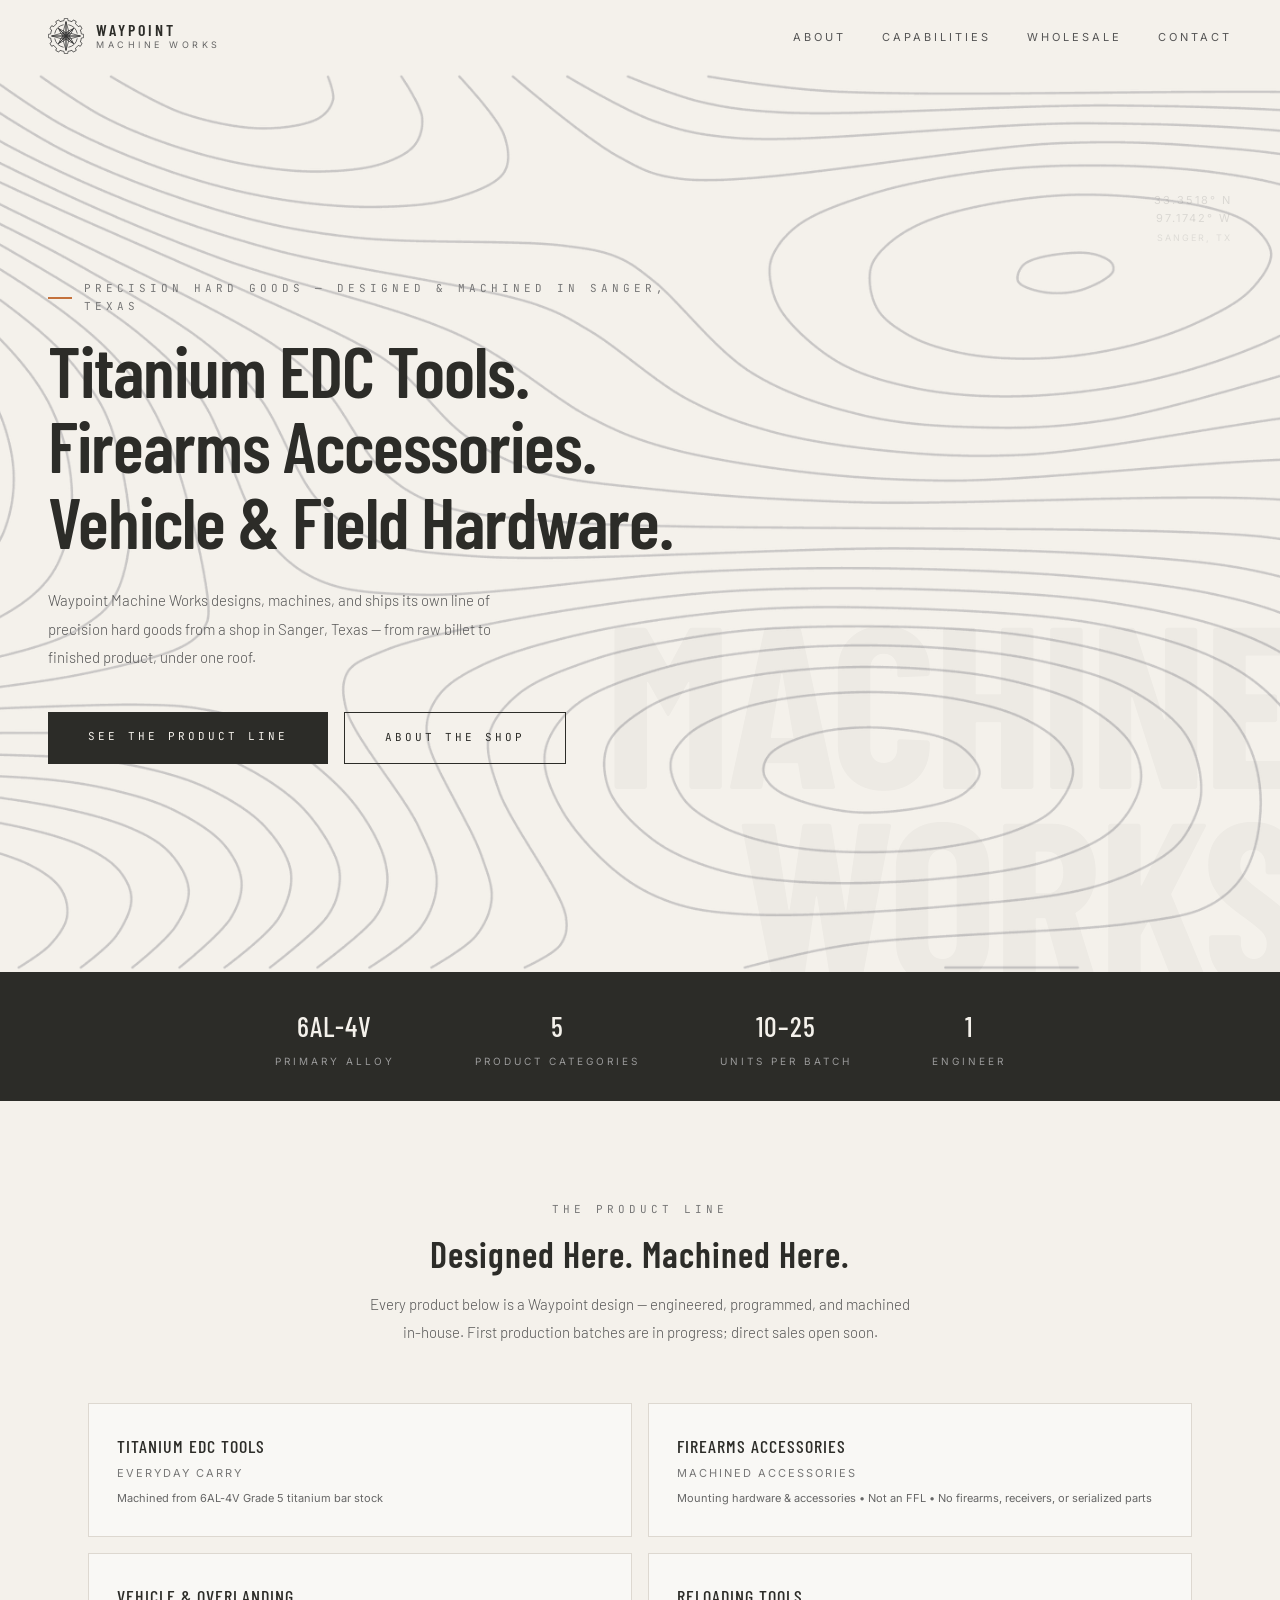
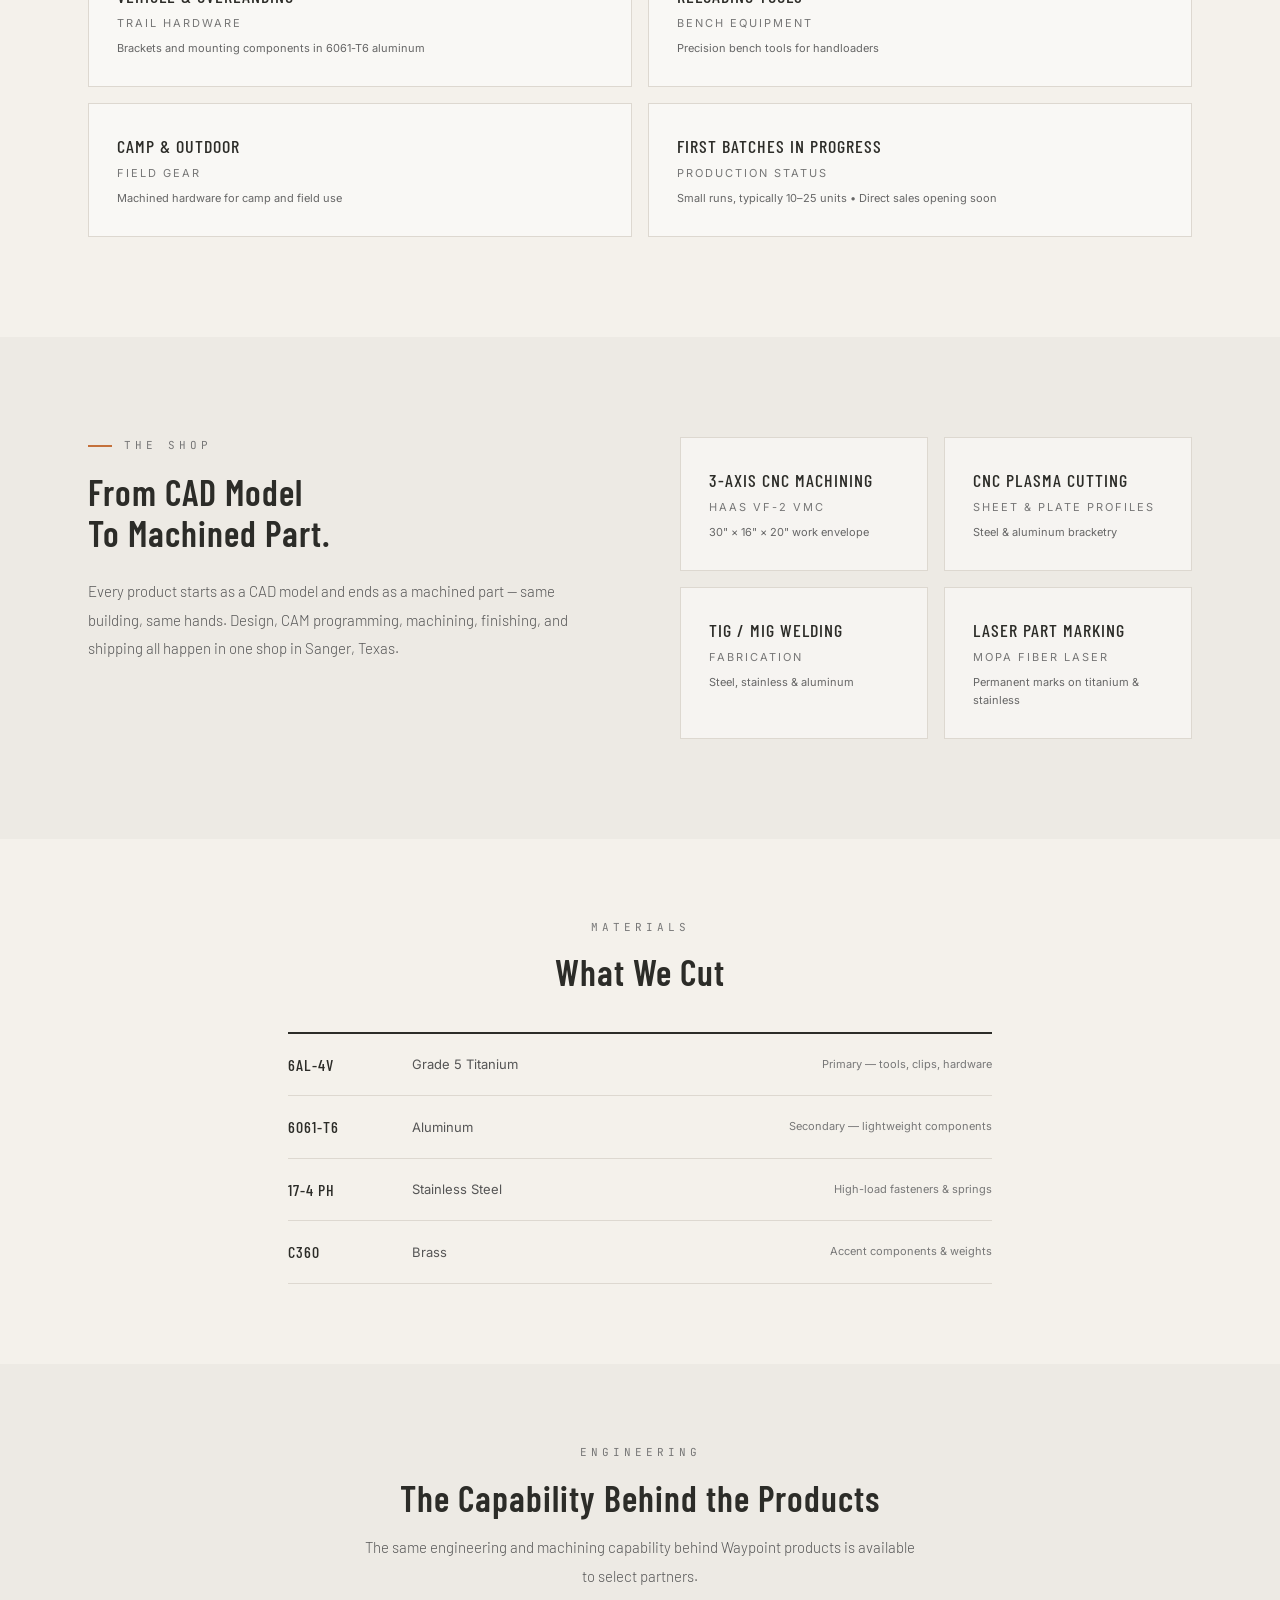
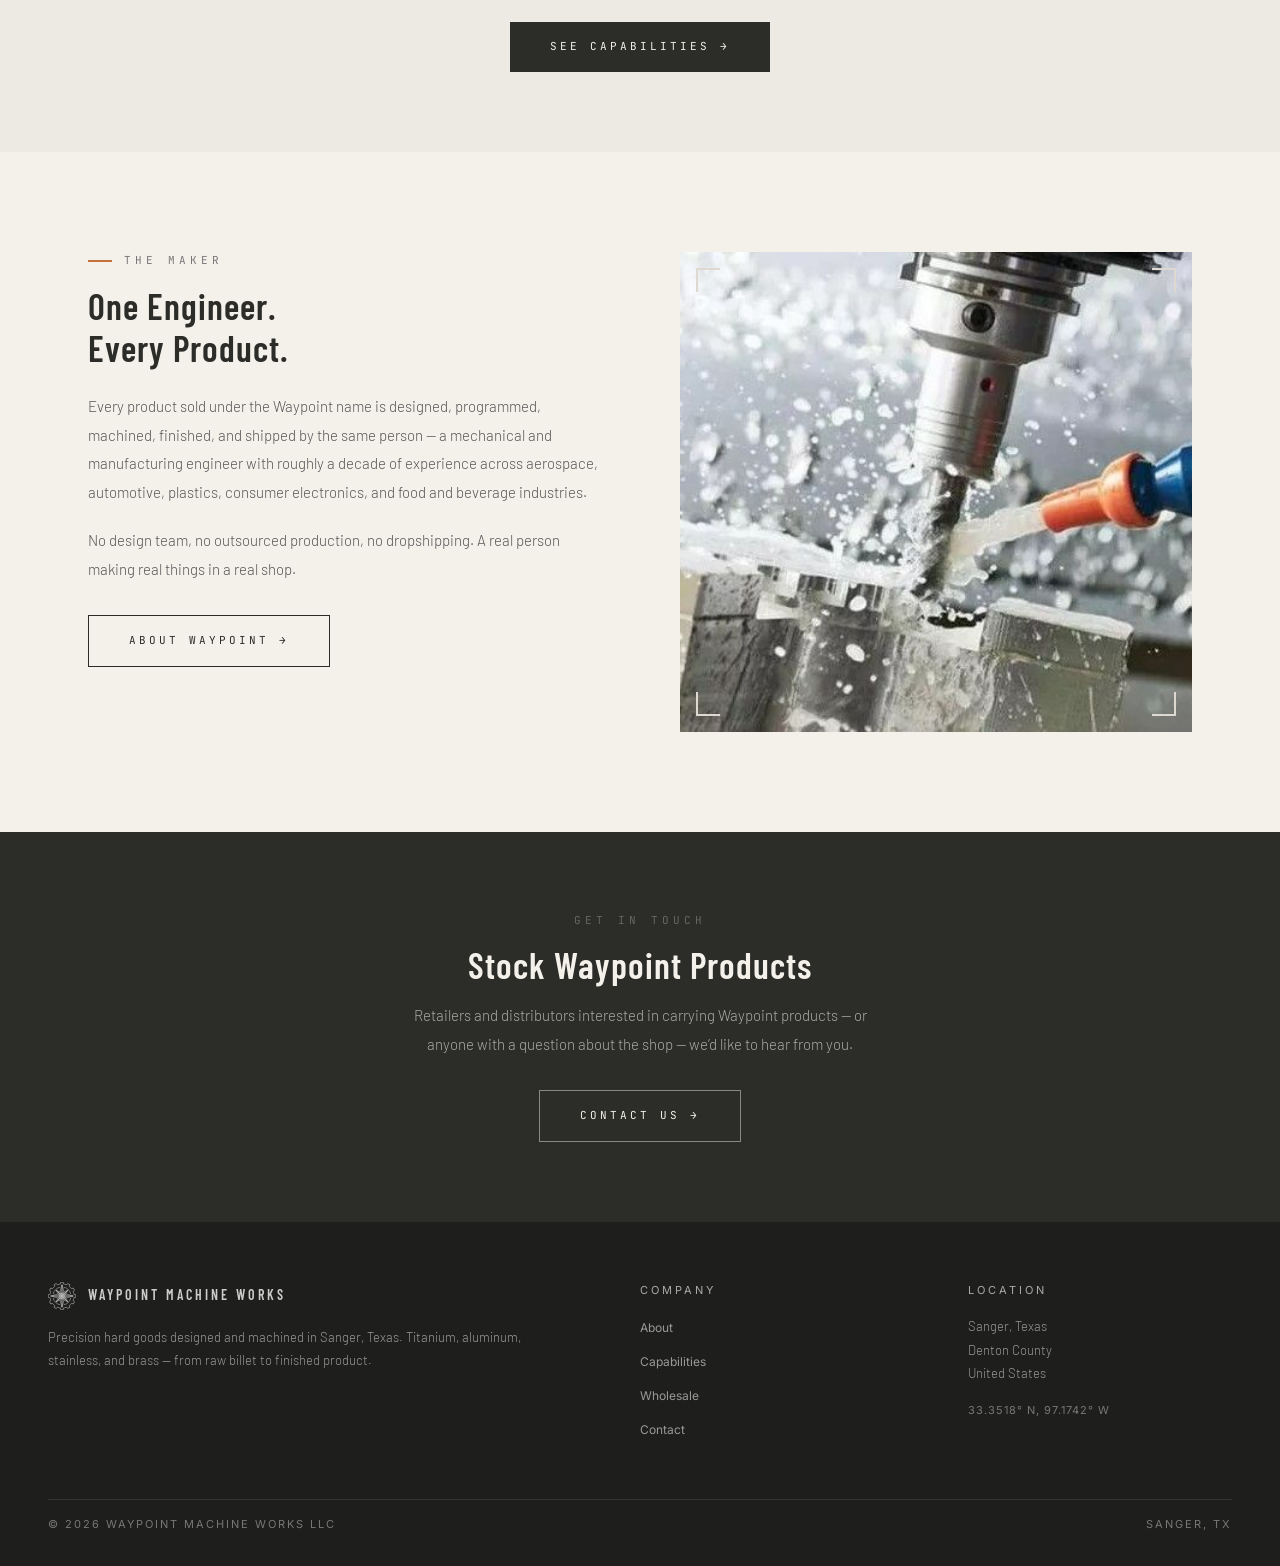
==== commit f20a568b: "Reframe equipment as capabilities per fixed asset register; remove shop photo Capabilities (register" ====
--- a/index.html
+++ b/index.html
@@ -177,15 +177,6 @@
       <!-- Shop & Process Proof -->
       <section class="section section--alt">
         <div class="container">
-          <!-- Shop image — full width landscape -->
-          <div class="img-placeholder" style="padding: 0; overflow: hidden; min-height: auto; aspect-ratio: 16 / 9; margin-bottom: 56px;">
-            <div class="corner corner--tl"></div>
-            <div class="corner corner--tr"></div>
-            <div class="corner corner--bl"></div>
-            <div class="corner corner--br"></div>
-            <img src="img/about-shop.jpg" alt="Inside the Waypoint Machine Works shop" loading="lazy" style="width: 100%; height: 100%; object-fit: cover; display: block;">
-          </div>
-
           <div class="grid grid--2" style="gap: 80px;">
             <div>
               <div class="section-label">THE SHOP</div>
@@ -202,24 +193,24 @@
 
             <div class="grid grid--2" style="gap: 16px;">
               <div class="equip-card">
-                <div class="equip-card__name">HAAS VF-2</div>
-                <div class="equip-card__type">CNC Vertical Mill</div>
-                <div class="equip-card__spec">30" &times; 16" &times; 20" travel</div>
+                <div class="equip-card__name">3-AXIS CNC MACHINING</div>
+                <div class="equip-card__type">Haas VF-2 VMC</div>
+                <div class="equip-card__spec">30" &times; 16" &times; 20" work envelope</div>
               </div>
               <div class="equip-card">
-                <div class="equip-card__name">FIBER LASER ENGRAVER</div>
-                <div class="equip-card__type">Marking / Engraving</div>
-                <div class="equip-card__spec">Part marking &amp; engraving</div>
+                <div class="equip-card__name">CNC PLASMA CUTTING</div>
+                <div class="equip-card__type">Sheet &amp; Plate Profiles</div>
+                <div class="equip-card__spec">Steel &amp; aluminum bracketry</div>
               </div>
               <div class="equip-card">
-                <div class="equip-card__name">BLAST CABINET &amp; TUMBLER</div>
-                <div class="equip-card__type">Surface Finishing</div>
-                <div class="equip-card__spec">Bead blast &amp; stonewash finishes</div>
+                <div class="equip-card__name">TIG / MIG WELDING</div>
+                <div class="equip-card__type">Fabrication</div>
+                <div class="equip-card__spec">Steel, stainless &amp; aluminum</div>
               </div>
               <div class="equip-card">
-                <div class="equip-card__name">INSPECTION</div>
-                <div class="equip-card__type">Metrology</div>
-                <div class="equip-card__spec">Mitutoyo digital measurement</div>
+                <div class="equip-card__name">LASER PART MARKING</div>
+                <div class="equip-card__type">MOPA Fiber Laser</div>
+                <div class="equip-card__spec">Permanent marks on titanium &amp; stainless</div>
               </div>
             </div>
           </div>
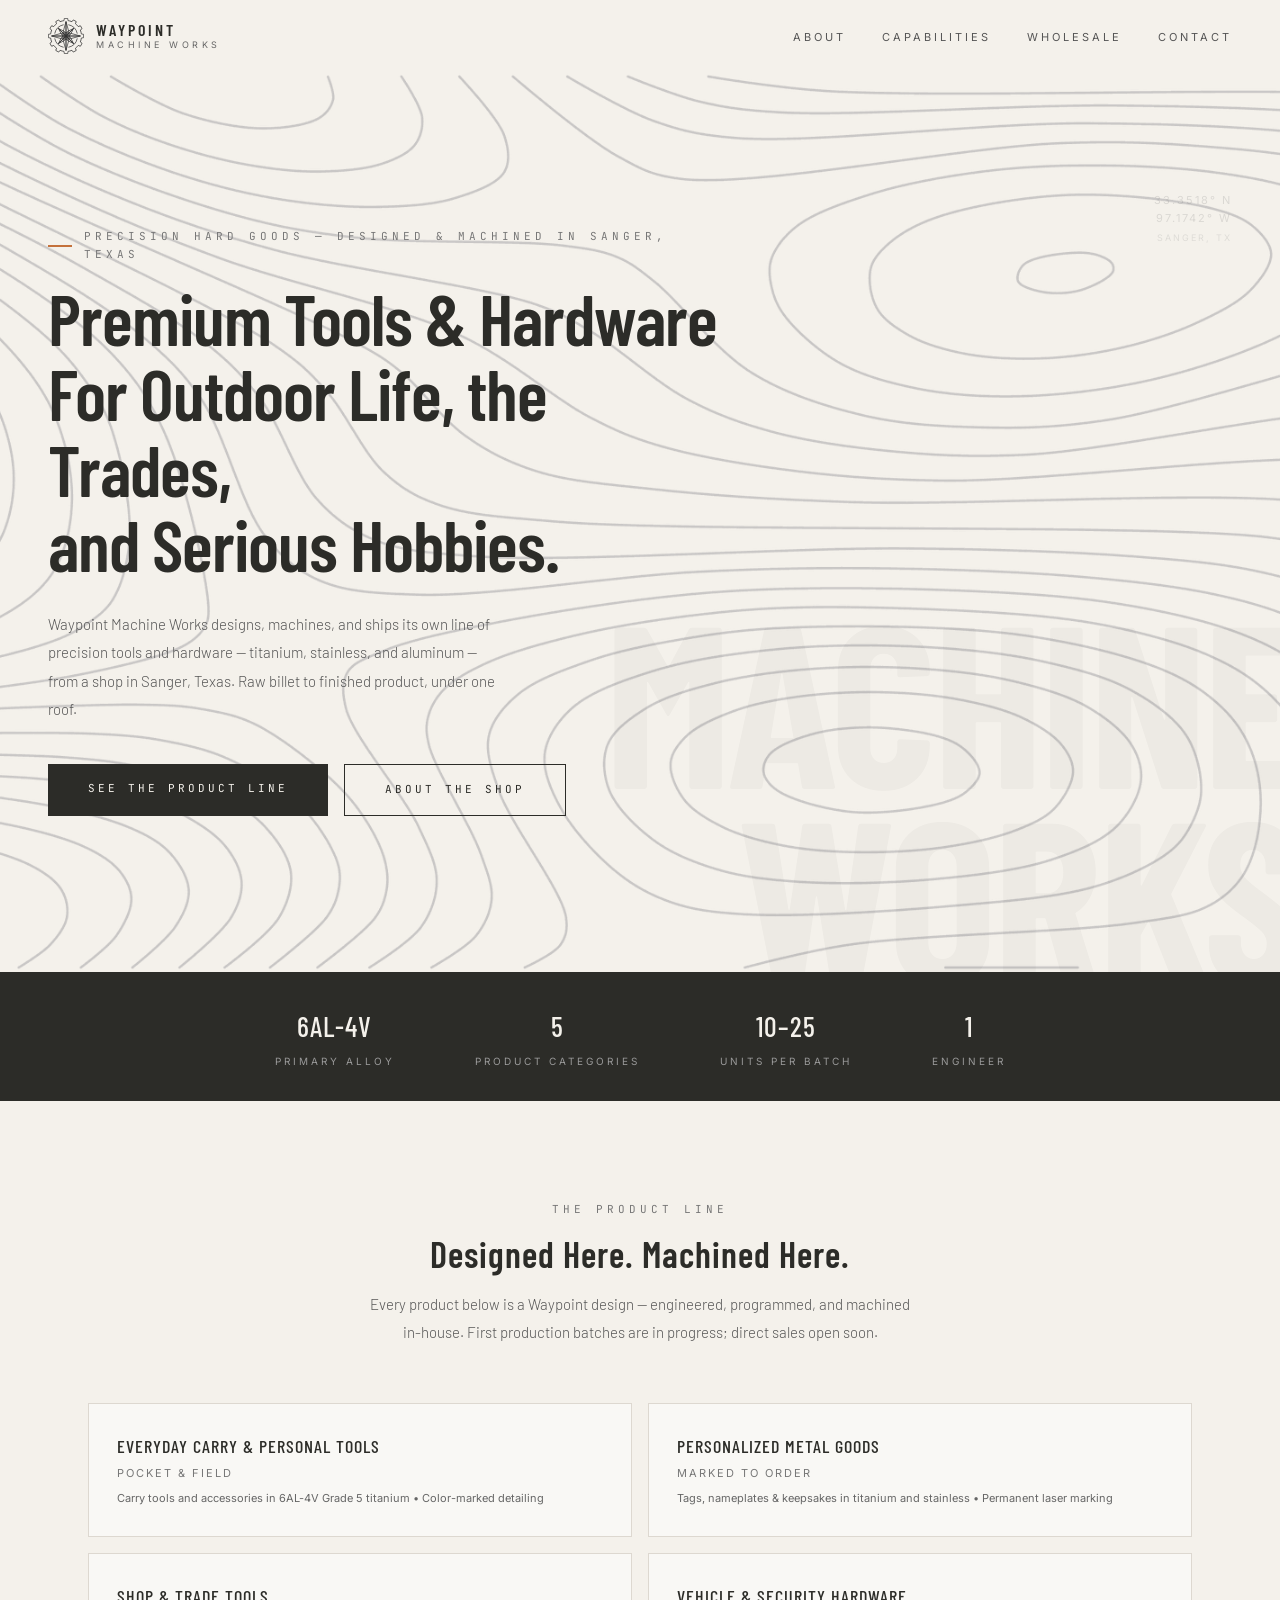
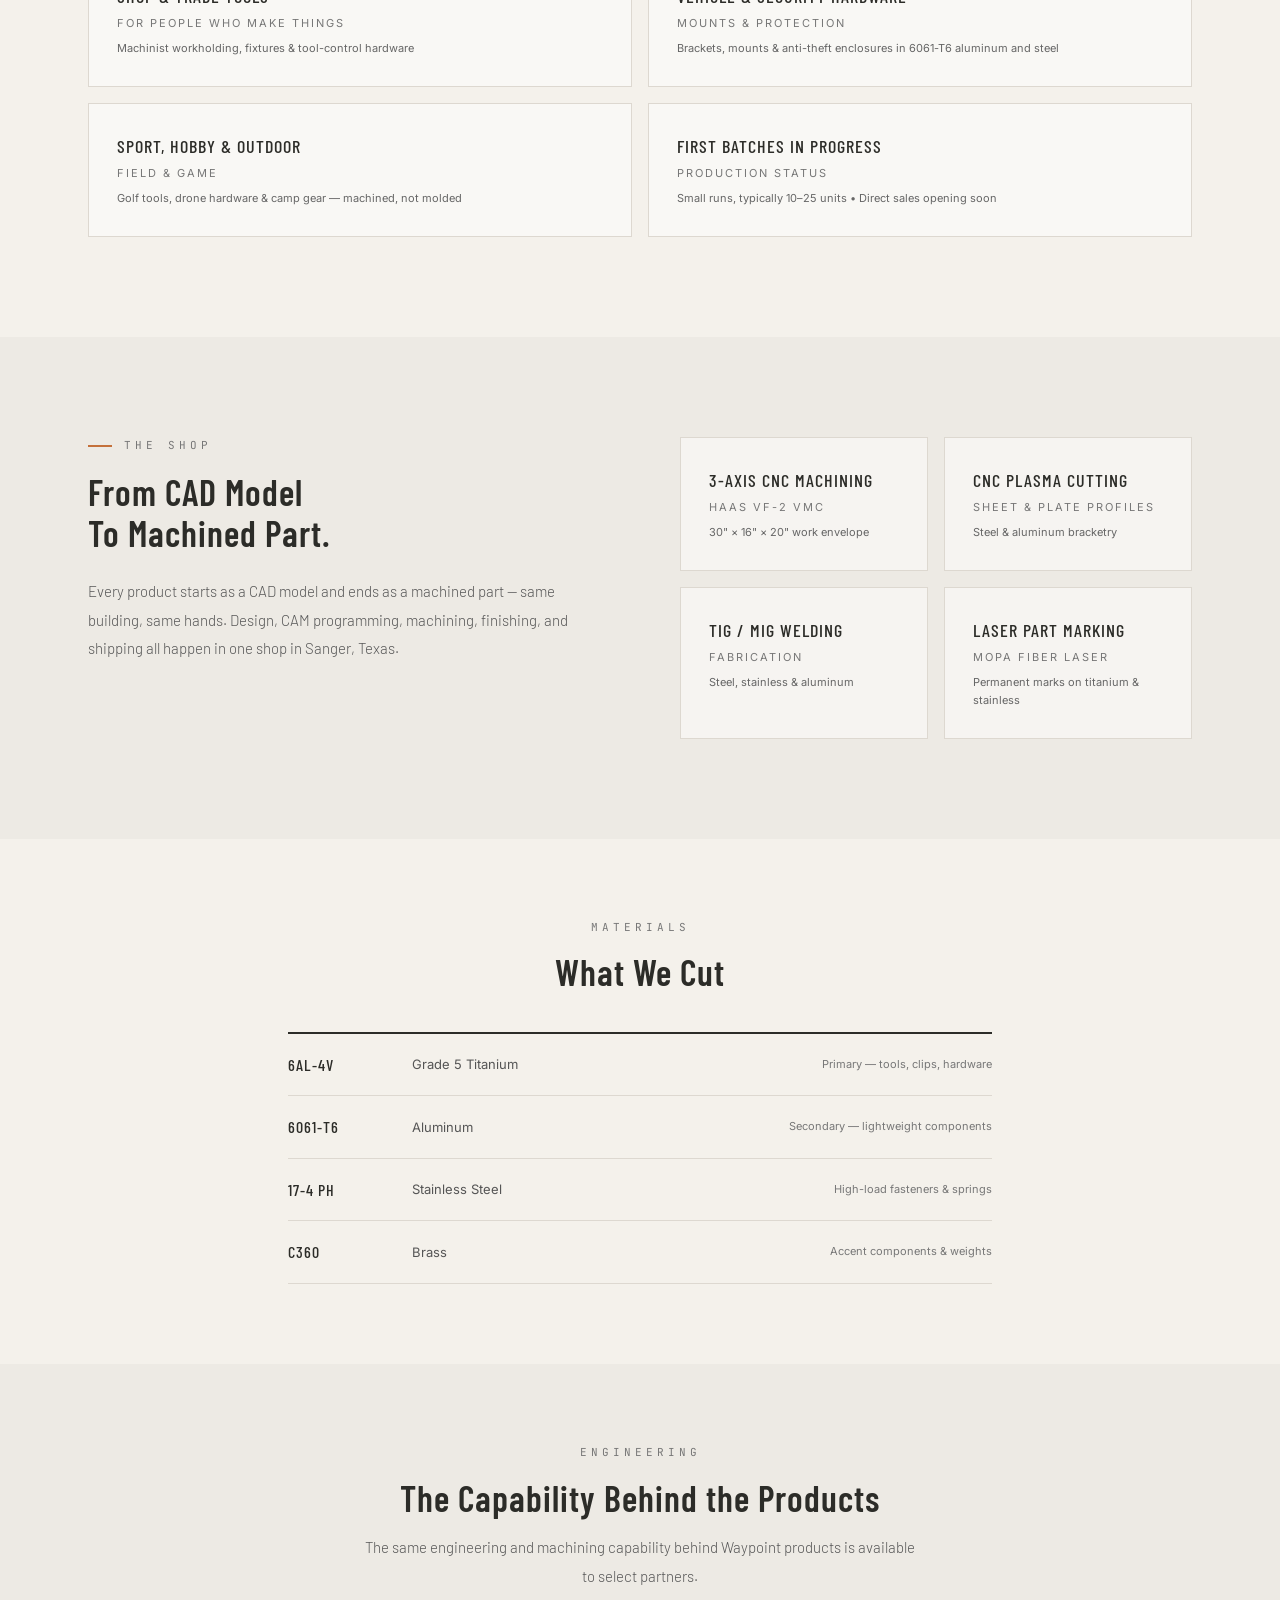
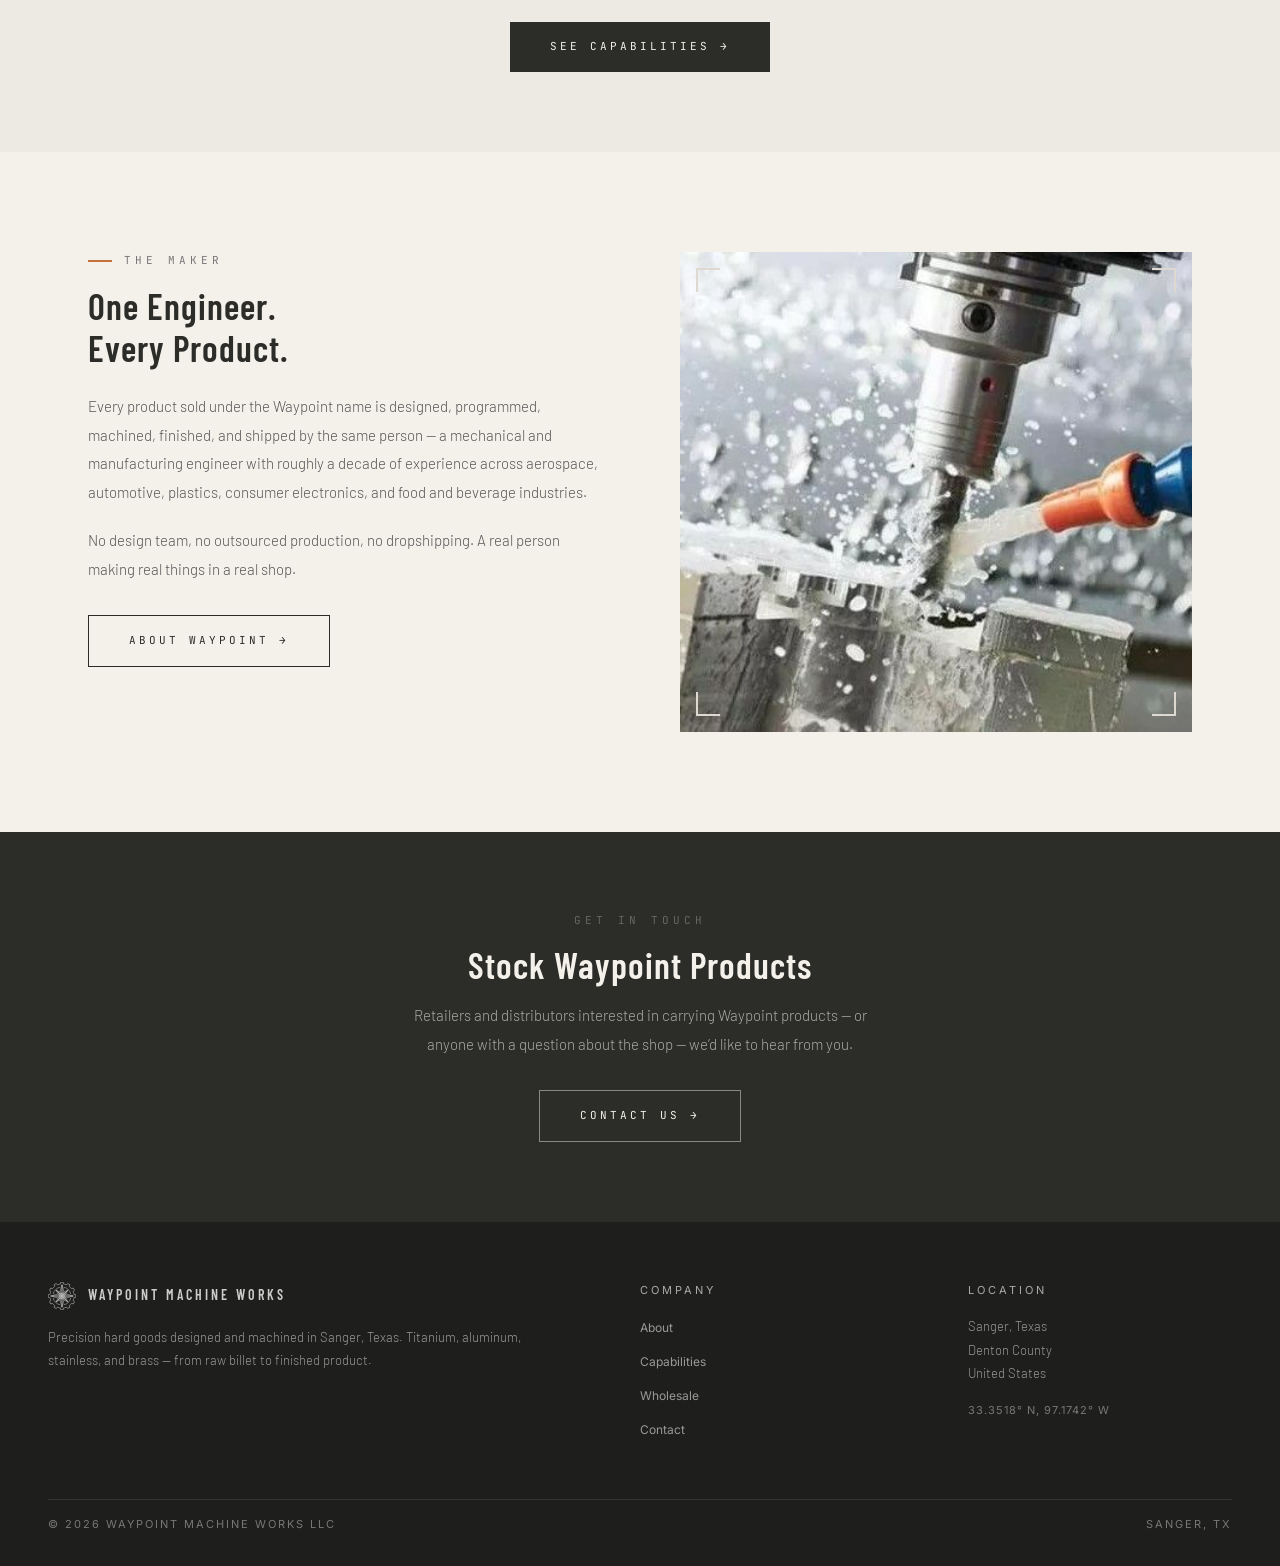
==== commit 8e0e066e: "Broaden homepage hero and product strip per Product Ideas Master v10 Hero no longer leads with EDC/f" ====
--- a/index.html
+++ b/index.html
@@ -3,11 +3,11 @@
 <head>
   <meta charset="UTF-8">
   <meta name="viewport" content="width=device-width, initial-scale=1.0">
-  <title>Waypoint Machine Works | Precision Hard Goods, Designed &amp; Machined in Sanger, Texas</title>
-  <meta name="description" content="Waypoint Machine Works designs and machines its own line of precision hard goods — titanium EDC tools, firearms accessories, vehicle and field hardware — in Sanger, Texas.">
+  <title>Waypoint Machine Works | Premium Tools &amp; Hardware, Designed &amp; Machined in Sanger, Texas</title>
+  <meta name="description" content="Waypoint Machine Works designs and machines premium tools and hardware for outdoor life, the trades, and serious hobbies — titanium, stainless, and aluminum goods made in Sanger, Texas.">
   <link rel="canonical" href="https://waypointmachineworks.com/">
-  <meta property="og:title" content="Waypoint Machine Works | Precision Hard Goods, Designed &amp; Machined in Texas">
-  <meta property="og:description" content="Titanium EDC tools, firearms accessories, and vehicle hardware — designed, machined, and shipped from our own shop in Sanger, Texas.">
+  <meta property="og:title" content="Waypoint Machine Works | Premium Tools &amp; Hardware, Designed &amp; Machined in Texas">
+  <meta property="og:description" content="Premium tools and hardware for outdoor life, the trades, and serious hobbies — designed, machined, and shipped from our own shop in Sanger, Texas.">
   <meta property="og:url" content="https://waypointmachineworks.com/">
   <meta property="og:type" content="website">
   <meta property="og:image" content="https://waypointmachineworks.com/img/og-image.jpg">
@@ -29,7 +29,7 @@
     "@context": "https://schema.org",
     "@type": "Organization",
     "name": "Waypoint Machine Works LLC",
-    "description": "Designer and manufacturer of precision machined hard goods — titanium EDC tools, firearms accessories, and vehicle hardware — made in Sanger, Texas.",
+    "description": "Designer and manufacturer of premium machined tools and hardware for outdoor life, the trades, and serious hobbies — made in Sanger, Texas.",
     "url": "https://waypointmachineworks.com",
     "email": "info@waypointmachineworks.com",
     "address": {
@@ -90,14 +90,15 @@
             PRECISION HARD GOODS &mdash; DESIGNED &amp; MACHINED IN SANGER, TEXAS
           </div>
           <h1 class="hero__title">
-            Titanium EDC Tools.<br>
-            Firearms Accessories.<br>
-            Vehicle &amp; Field Hardware.
+            Premium Tools &amp; Hardware<br>
+            For Outdoor Life, the Trades,<br>
+            and Serious Hobbies.
           </h1>
           <p class="hero__body">
             Waypoint Machine Works designs, machines, and ships its own line
-            of precision hard goods from a shop in Sanger, Texas &mdash; from
-            raw billet to finished product, under one roof.
+            of precision tools and hardware &mdash; titanium, stainless, and
+            aluminum &mdash; from a shop in Sanger, Texas. Raw billet to
+            finished product, under one roof.
           </p>
           <div class="hero__actions">
             <a href="#products" class="btn btn--primary">See the Product Line</a>
@@ -141,29 +142,29 @@
 
           <div class="grid grid--2" style="gap: 16px;">
             <div class="equip-card">
-              <div class="equip-card__name">TITANIUM EDC TOOLS</div>
-              <div class="equip-card__type">Everyday Carry</div>
-              <div class="equip-card__spec">Machined from 6AL-4V Grade 5 titanium bar stock</div>
-            </div>
-            <div class="equip-card">
-              <div class="equip-card__name">FIREARMS ACCESSORIES</div>
-              <div class="equip-card__type">Machined Accessories</div>
-              <div class="equip-card__spec">Mounting hardware &amp; accessories &bull; Not an FFL &bull; No firearms, receivers, or serialized parts</div>
-            </div>
-            <div class="equip-card">
-              <div class="equip-card__name">VEHICLE &amp; OVERLANDING</div>
-              <div class="equip-card__type">Trail Hardware</div>
-              <div class="equip-card__spec">Brackets and mounting components in 6061-T6 aluminum</div>
-            </div>
-            <div class="equip-card">
-              <div class="equip-card__name">RELOADING TOOLS</div>
-              <div class="equip-card__type">Bench Equipment</div>
-              <div class="equip-card__spec">Precision bench tools for handloaders</div>
-            </div>
-            <div class="equip-card">
-              <div class="equip-card__name">CAMP &amp; OUTDOOR</div>
-              <div class="equip-card__type">Field Gear</div>
-              <div class="equip-card__spec">Machined hardware for camp and field use</div>
+              <div class="equip-card__name">EVERYDAY CARRY &amp; PERSONAL TOOLS</div>
+              <div class="equip-card__type">Pocket &amp; Field</div>
+              <div class="equip-card__spec">Carry tools and accessories in 6AL-4V Grade 5 titanium &bull; Color-marked detailing</div>
+            </div>
+            <div class="equip-card">
+              <div class="equip-card__name">PERSONALIZED METAL GOODS</div>
+              <div class="equip-card__type">Marked to Order</div>
+              <div class="equip-card__spec">Tags, nameplates &amp; keepsakes in titanium and stainless &bull; Permanent laser marking</div>
+            </div>
+            <div class="equip-card">
+              <div class="equip-card__name">SHOP &amp; TRADE TOOLS</div>
+              <div class="equip-card__type">For People Who Make Things</div>
+              <div class="equip-card__spec">Machinist workholding, fixtures &amp; tool-control hardware</div>
+            </div>
+            <div class="equip-card">
+              <div class="equip-card__name">VEHICLE &amp; SECURITY HARDWARE</div>
+              <div class="equip-card__type">Mounts &amp; Protection</div>
+              <div class="equip-card__spec">Brackets, mounts &amp; anti-theft enclosures in 6061-T6 aluminum and steel</div>
+            </div>
+            <div class="equip-card">
+              <div class="equip-card__name">SPORT, HOBBY &amp; OUTDOOR</div>
+              <div class="equip-card__type">Field &amp; Game</div>
+              <div class="equip-card__spec">Golf tools, drone hardware &amp; camp gear &mdash; machined, not molded</div>
             </div>
             <div class="equip-card">
               <div class="equip-card__name">FIRST BATCHES IN PROGRESS</div>
